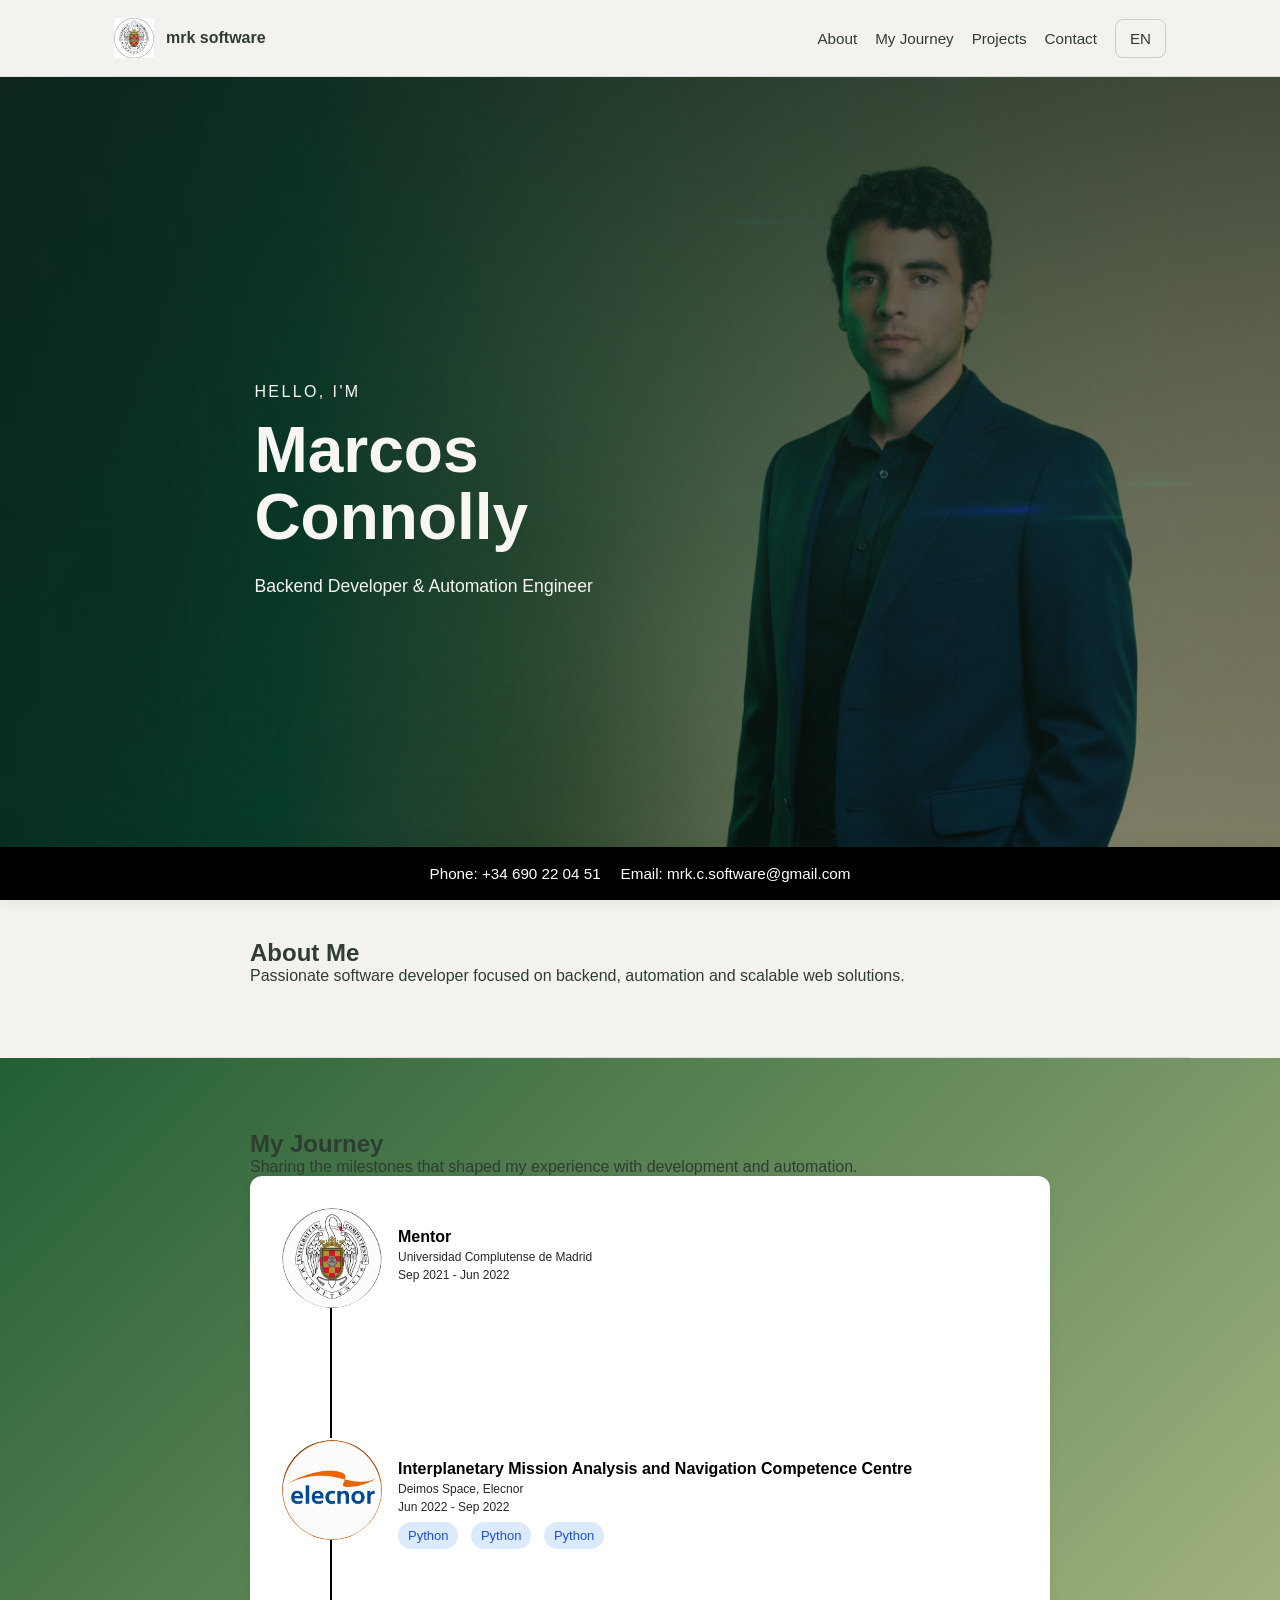
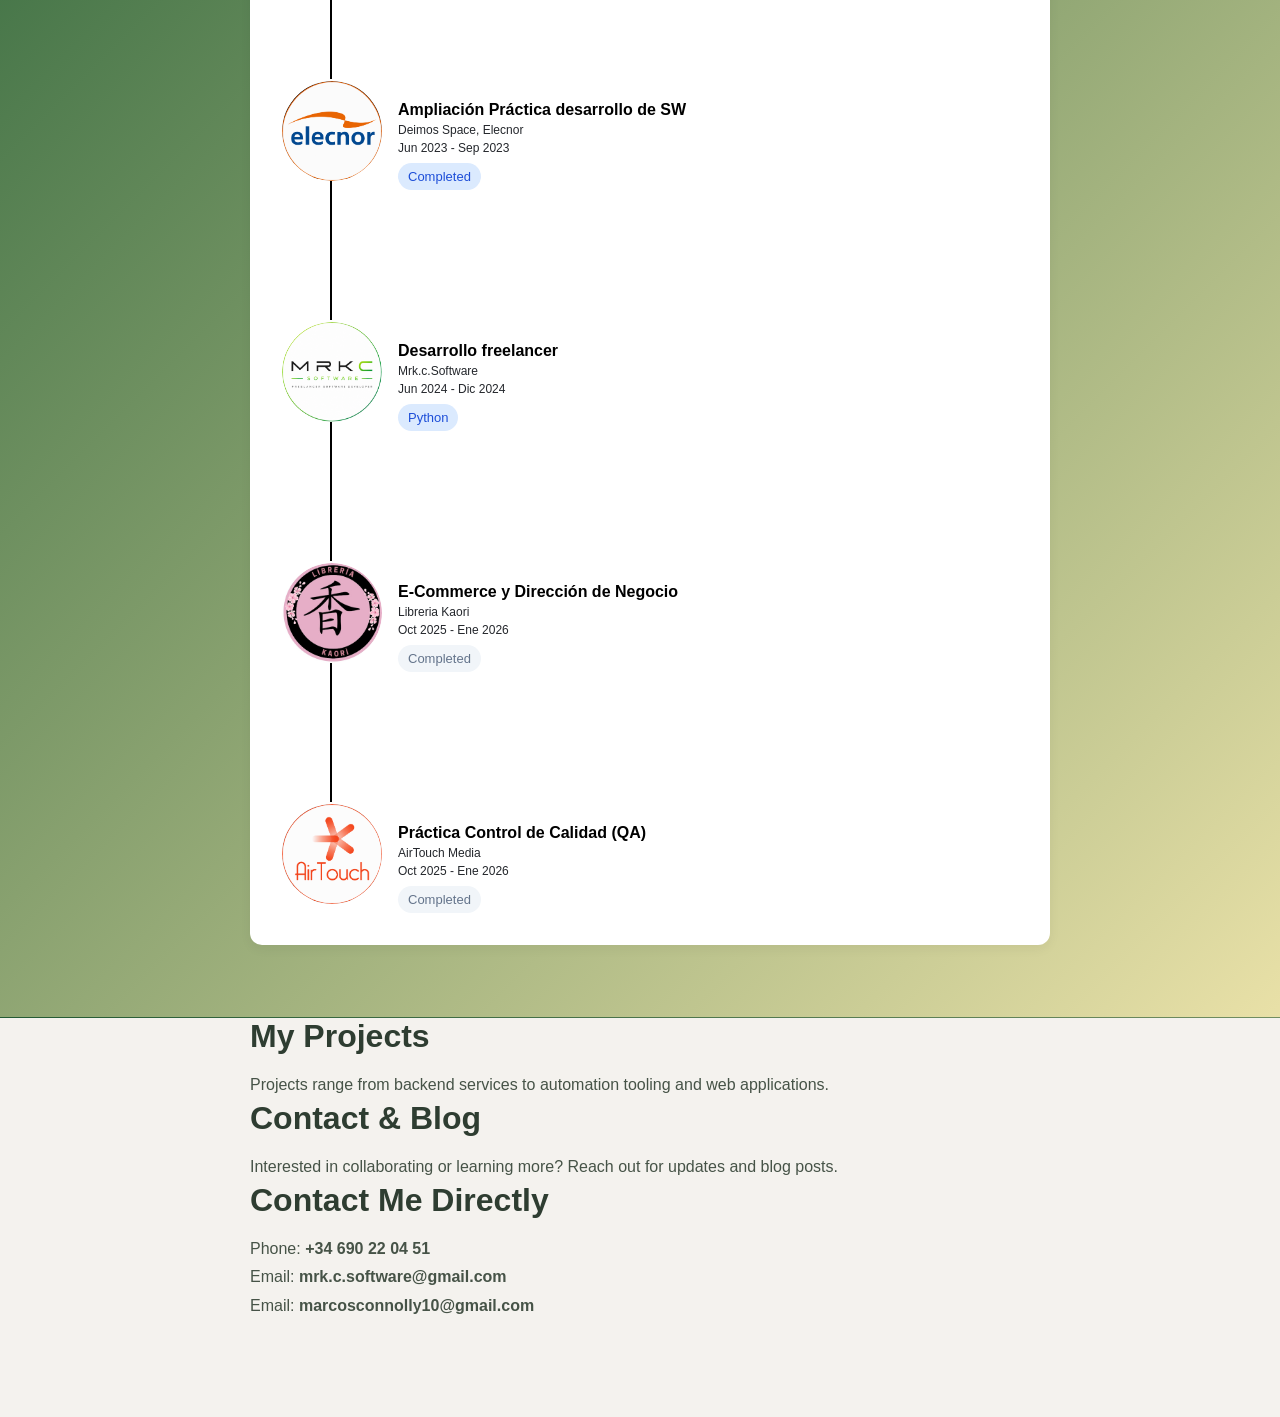
==== index.html @ e43c2526 "021.2 - Timeline New design" ====
<!DOCTYPE html>
<html lang="en">
<head>
  <meta charset="UTF-8" />
  <meta name="viewport" content="width=device-width, initial-scale=1.0" />
  <title>Marcos Connolly</title>
  <link rel="stylesheet" href="css/styles.css" />
</head>
<body>
  <!-- Page header: logo on the left, section menu on the right -->
  <header class="site-header">
    <div class="header-inner">
      <a href="#hero" class="brand">
        <img src="assets/img/icon/UCMIcon.png" alt="Logo" class="logo" />
        <span>mrk software</span>
      </a>
      <nav class="site-nav">
        <a href="#about">About</a>
        <a href="#timeline">My Journey</a>
        <a href="#projects">Projects</a>
        <a href="#contact">Contact</a>
        <button type="button" class="lang-button">EN</button>
      </nav>
    </div>
  </header>

  <main>
    <!-- Main hero screen with background image and name/title on the left -->
    <section id="hero" class="hero">
      <div class="hero-content">
        <p class="hero-intro">Hello, I'm</p>
        <h1>Marcos Connolly</h1>
        <p class="hero-role">Backend Developer & Automation Engineer</p>
      </div>
    </section>

    <!-- About section: concise personal summary -->
    <section id="about" class="section-block-white">
      <div class="section-inner">
        <h2>About Me</h2>
        <p>Passionate software developer focused on backend, automation and scalable web solutions.</p>
      </div>
    </section>

    <!-- Journey section: overview of experience and milestones -->
    <section id="timeline" class="section-block-green">
      <div class="section-inner">
        <h2>My Journey</h2>
        <p>Sharing the milestones that shaped my experience with development and automation.</p>

        <!-- From Uiverse.io by PriyanshuGupta28 --> 
         <!-- Timeline stepper component outer box -->
        <div class="timeline-stepper-box">
          <!-- Timeline stepper component with steps and controls -->
          <div class="timeline-stepper-step timeline-stepper-completed">

            <!-- Timeline stepper circle with checkmark icon -->
            <div class="timeline-stepper-circle has-logo"><img src="assets/img/icon/UCMIcon.png" alt="Logo" class="timeline-logo" /></div>
            <div class="timeline-stepper-line"></div>
            <div class="timeline-stepper-content">
              <div class="timeline-stepper-title">Mentor</div>
              <div class="timeline-stepper-time">Universidad Complutense de Madrid</div>
              <div class="timeline-stepper-time">Sep 2021 - Jun 2022</div>
            </div>
          </div>

          <!-- Timeline stepper step: Active -->
          <div class="timeline-stepper-step timeline-stepper-active">
            <div class="timeline-stepper-circle has-logo"><img src="assets/img/icon/ElecnorIcon.png" alt="Logo" class="timeline-logo" /></div>
            <div class="timeline-stepper-line"></div>
            <div class="timeline-stepper-content">
              <div class="timeline-stepper-title">Interplanetary Mission Analysis and Navigation Competence Centre</div>
              <div class="timeline-stepper-time">Deimos Space, Elecnor</div>
              <div class="timeline-stepper-time">Jun 2022 - Sep 2022</div>
              <div class="timeline-stepper-status">Python</div>
              <div class="timeline-stepper-status">Python</div>
              <div class="timeline-stepper-status">Python</div>
            </div>
          </div>


          <!-- Timeline stepper step: Active -->
          <div class="timeline-stepper-step timeline-stepper-active">
            <div class="timeline-stepper-circle has-logo"><img src="assets/img/icon/ElecnorIcon.png" alt="Logo" class="timeline-logo" /></div>
            <div class="timeline-stepper-line"></div>
            <div class="timeline-stepper-content">
              <div class="timeline-stepper-title">Ampliación Práctica desarrollo de SW</div>
              <div class="timeline-stepper-time">Deimos Space, Elecnor</div>
              <div class="timeline-stepper-time">Jun 2023 - Sep 2023</div>
              <div class="timeline-stepper-status">Completed</div>
            </div>
          </div>

                    <!-- Timeline stepper step: Active -->
          <div class="timeline-stepper-step timeline-stepper-active">
            <div class="timeline-stepper-circle has-logo"><img src="assets/img/icon/MRKCSCircularLogoWhite.png" alt="Logo" class="timeline-logo" /></div>
            <div class="timeline-stepper-line"></div>
            <div class="timeline-stepper-content">
              <div class="timeline-stepper-title">Desarrollo freelancer</div>
              <div class="timeline-stepper-time">Mrk.c.Software</div>
              <div class="timeline-stepper-time">Jun 2024 - Dic 2024</div>
              <div class="timeline-stepper-status">Python</div>
            </div>
          </div>

              
          <!-- Timeline stepper step: Pending --> 
          <div class="timeline-stepper-step timeline-stepper-pending">
            <div class="timeline-stepper-circle has-logo"><img src="assets/img/icon/LibreriaKaori.jpg" alt="Logo" class="timeline-logo" /></div>
            <div class="timeline-stepper-line"></div>
            <div class="timeline-stepper-content">
              <div class="timeline-stepper-title">E-Commerce y Dirección de Negocio</div>
              <div class="timeline-stepper-time">Libreria Kaori</div>
              <div class="timeline-stepper-time">Oct 2025 - Ene 2026</div>
              <div class="timeline-stepper-status">Completed</div>
            </div>
          </div>


          <!-- Timeline stepper step: Pending --> 
          <div class="timeline-stepper-step timeline-stepper-pending">
            <div class="timeline-stepper-circle has-logo"><img src="assets/img/icon/AirTouchMedia.png" alt="Logo" class="timeline-logo" /></div>
            <div class="timeline-stepper-line"></div>
            <div class="timeline-stepper-content">
              <div class="timeline-stepper-title">Práctica Control de Calidad (QA)</div>
              <div class="timeline-stepper-time">AirTouch Media</div>
              <div class="timeline-stepper-time">Oct 2025 - Ene 2026</div>
              <div class="timeline-stepper-status">Completed</div>
            </div>
          </div>






        </div>

      </div>
    </section>

    <!-- Projects section: short portfolio introduction -->
    <section id="projects" class="section-block">
      <div class="section-inner">
        <h2>My Projects</h2>
        <p>Projects range from backend services to automation tooling and web applications.</p>
      </div>
    </section>

    <!-- Contact section: call to action for communication and blog updates -->
    <section id="contact" class="section-block">
      <div class="section-inner">
        <h2>Contact & Blog</h2>
        <p>Interested in collaborating or learning more? Reach out for updates and blog posts.</p>
      </div>
    </section>

    <!-- Direct contact section with phone and email details -->
    <section id="direct-contact" class="section-block">
      <div class="section-inner">
        <h2>Contact Me Directly</h2>
        <p>Phone: <strong>+34 690 22 04 51</strong></p>
        <p>Email: <strong>mrk.c.software@gmail.com</strong></p>
        <p>Email: <strong>marcosconnolly10@gmail.com</strong></p>
      </div>
    </section>
  </main>

  <!-- Footer with direct contact details -->
  <footer class="site-footer">
    <div class="footer-inner">
      <span>Phone: +34 690 22 04 51</span>
      <span>Email: mrk.c.software@gmail.com</span>
    </div>
  </footer>

  <script src="js/scripts.js"></script>
</body>
</html>
---- css/styles.css ----
/* Reset defaults for consistent cross-browser rendering */
* {
  margin: 0;
  padding: 0;
  box-sizing: border-box;
}

/* Page background and typography */
body {
  background: #f4f2ee;
  color: #2e3d31;
  font-family: Arial, Helvetica, sans-serif;
}

a {
  color: inherit;
  text-decoration: none;
}

/* Header with logo and navigation */
.site-header {
  position: sticky;
  top: 0;
  width: 100%;
  background: rgba(244, 242, 238, 0.96);
  backdrop-filter: blur(10px);
  border-bottom: 1px solid rgba(46, 61, 49, 0.12);
  z-index: 10;
}

.header-inner {
  max-width: 1100px;
  margin: 0 auto;
  padding: 18px 24px;
  display: flex;
  align-items: center;
  justify-content: space-between;
  gap: 24px;
}

.brand {
  display: inline-flex;
  align-items: center;
  gap: 12px;
  font-weight: bold;
}

.logo {
  width: 40px;
  height: 40px;
  object-fit: contain;
}

.site-nav {
  display: flex;
  gap: 18px;
  flex-wrap: wrap;
  align-items: center;
}

.site-nav a,
.site-nav .lang-button {
  font-size: 0.95rem;
  color: #2e3d31;
  transition: color 0.2s ease, background-color 0.2s ease, border-color 0.2s ease;
}

.site-nav a:hover {
  color: #5d8f6a;
}

.lang-button {
  border: 1px solid rgba(46, 61, 49, 0.2);
  background: transparent;
  padding: 10px 14px;
  border-radius: 8px;
  cursor: pointer;
}

.lang-button:hover {
  background: rgba(93, 143, 106, 0.08);
  border-color: rgba(93, 143, 106, 0.3);
}

main {
  max-width: 1100px;
  margin: 0 auto;
}

/* Full hero section with image background */
.hero {
  position: relative;
  width: 100vw;
  left: 50%;
  right: 50%;
  margin-left: -50vw;
  margin-right: -50vw;
  min-height: calc(100vh - 110px);
  display: flex;
  align-items: center;
  padding: 100px 24px 60px;
  background-image: url('../assets/img/icon/MarkImage.jpg');
  background-size: cover;
  background-position: center;
  background-repeat: no-repeat;
  color: #f7f6f2;
}

.hero::before {
  content: "";
  position: absolute;
  inset: 0;
  background: linear-gradient(180deg, rgba(16, 33, 26, 0.75), rgba(16, 33, 26, 0.35));
  z-index: 1;
}

.hero-content {
  position: relative;
  z-index: 2;
  max-width: 420px;
  width: min(420px, 36vw);
  margin-left: clamp(60px, 18vw, 1400px);
}

.hero-intro {
  font-size: 1rem;
  letter-spacing: 0.15em;
  text-transform: uppercase;
  margin-bottom: 16px;
}

.hero h1 {
  font-size: clamp(2.75rem, 5vw, 4.5rem);
  margin-bottom: 20px;
  line-height: 1.05;
}

.hero-role {
  font-size: 1.1rem;
  max-width: 420px;
  line-height: 1.65;
}

.section-block-white {
  padding: 72px 24px;
  border-bottom: 1px solid rgba(46, 61, 49, 0.12);
}
.section-block-green {
  position: relative;
  left: 50%;
  right: 50%;
  width: 100vw;
  margin-left: -50vw;
  margin-right: -50vw;
  padding: 72px 24px;
  border-bottom: 1px solid rgba(46, 61, 49, 0.12);
  background: linear-gradient(135deg, rgba(17, 82, 36, 0.92) 0%, rgba(232, 223, 161, 0.92) 100%);
}

.section-inner {
  max-width: 780px;
  margin: 0 auto;
}

.section-block h2 {
  font-size: 2rem;
  margin-bottom: 16px;
}

.section-block p {
  max-width: 43rem;
  color: #465347;
  line-height: 1.8;
}

.site-footer {
  position: fixed;
  left: 0;
  right: 0;
  bottom: 0;
  z-index: 20;
  background-color: #000000;
  opacity: 1;
  padding: 18px 24px;
  box-shadow: 0 -2px 16px rgba(46, 61, 49, 0.12);
}

.footer-inner {
  max-width: 1100px;
  margin: 0 auto;
  display: flex;
  gap: 20px;
  justify-content: center;
  flex-wrap: wrap;
  color: #ffffff;
  font-size: 0.95rem;
}

/* Ensure page content does not hide behind fixed footer */
body {
  padding-bottom: 96px;
}

@media (max-width: 800px) {
  .header-inner {
    flex-direction: column;
    align-items: flex-start;
  }

  .hero {
    padding-top: 140px;
    min-height: 60vh;
  }
}

@media (max-width: 560px) {
  .site-nav {
    width: 100%;
    justify-content: flex-start;
    gap: 12px;
  }

  .hero h1 {
    font-size: 2.5rem;
  }
}

/* From Uiverse.io by PriyanshuGupta28 */ 
.timeline-stepper-box {
  background-color: white;
  border-radius: 12px;
  padding: 32px;
  width: 800px;
  box-shadow: 0 4px 12px rgba(0, 0, 0, 0.05);
}

.timeline-stepper-step {
  display: flex;
  /* Content of the timeline stepper size */
  margin-bottom: 132px;
  position: relative;
}

.timeline-stepper-step:last-child {
  margin-bottom: 0;
}

.timeline-stepper-line {
  position: absolute;
  left: 48px;
  top: 40px;
  /* Size of Line to bottom */
  bottom: -130px;
  width: 2px;
  background-color: #000000;
  z-index: 0;
}

.timeline-stepper-step:last-child .timeline-stepper-line {
  display: none;
}

.timeline-stepper-circle {
  width: 100px;
  height: 100px;
  border-radius: 50%;
  display: flex;
  align-items: center;
  justify-content: center;
  margin-right: 16px;
  z-index: 2;
  border: none;
  background: white;  
  box-shadow: none;
  position: relative;
  overflow: hidden;
}

.timeline-stepper-circle img {
  position: absolute;
  left: 50%;
  top: 50%;
  width: 100%;
  height: 100%;
  transform: translate(-50%, -50%);
  object-fit: cover;
  border-radius: 50%;
  z-index: 0; /* behind the circle content */
  pointer-events: none;
  opacity: 1; /* make logo fully visible when used as the circle */
}

.timeline-stepper-circle svg,
.timeline-stepper-circle i {
  position: relative;
  z-index: 2; /* keep icons on top of the background logo */
}

.timeline-stepper-content {
  padding-top: 20px;
  flex: 1;
}

.timeline-stepper-title {
  font-weight: 600;
  margin-bottom: 4px;
}

.timeline-stepper-title {
  color: #000000;
}

.timeline-stepper-status {
  display: inline-flex;
  align-items: center;
  gap: 6px;
  font-size: 13px;
  padding: 6px 10px;
  border-radius: 999px;
  margin-top: 8px;
  margin-right: 8px;
  white-space: nowrap;
}

.timeline-stepper-status--soft {
  background-color: #dcfce7;
  color: #166534;
}

.timeline-stepper-status--hard {
  background-color: #fef3c7;
  color: #92400e;
}

.timeline-stepper-status--lang {
  background-color: #dbeafe;
  color: #1d4ed8;
}

.timeline-stepper-completed .timeline-stepper-status {
  background-color: #dcfce7;
  color: #166534;
}

.timeline-stepper-active .timeline-stepper-status {
  background-color: #dbeafe;
  color: #1d4ed8;
}

.timeline-stepper-pending .timeline-stepper-status {
  background-color: #f1f5f9;
  color: #64748b;
}

.timeline-stepper-time {
  font-size: 12px;
  color: #24272c;
  margin-top: 4px;
}

.timeline-stepper-controls {
  display: flex;
  justify-content: space-between;
  margin-top: 32px;
}

.timeline-stepper-button {
  padding: 8px 16px;
  border-radius: 6px;
  border: 1px solid #e2e8f0;
  background-color: white;
  cursor: pointer;
  display: flex;
  align-items: center;
  gap: 6px;
}

.timeline-stepper-button-primary {
  background-color: #0f172a;
  color: white;
  border-color: #0f172a;
}
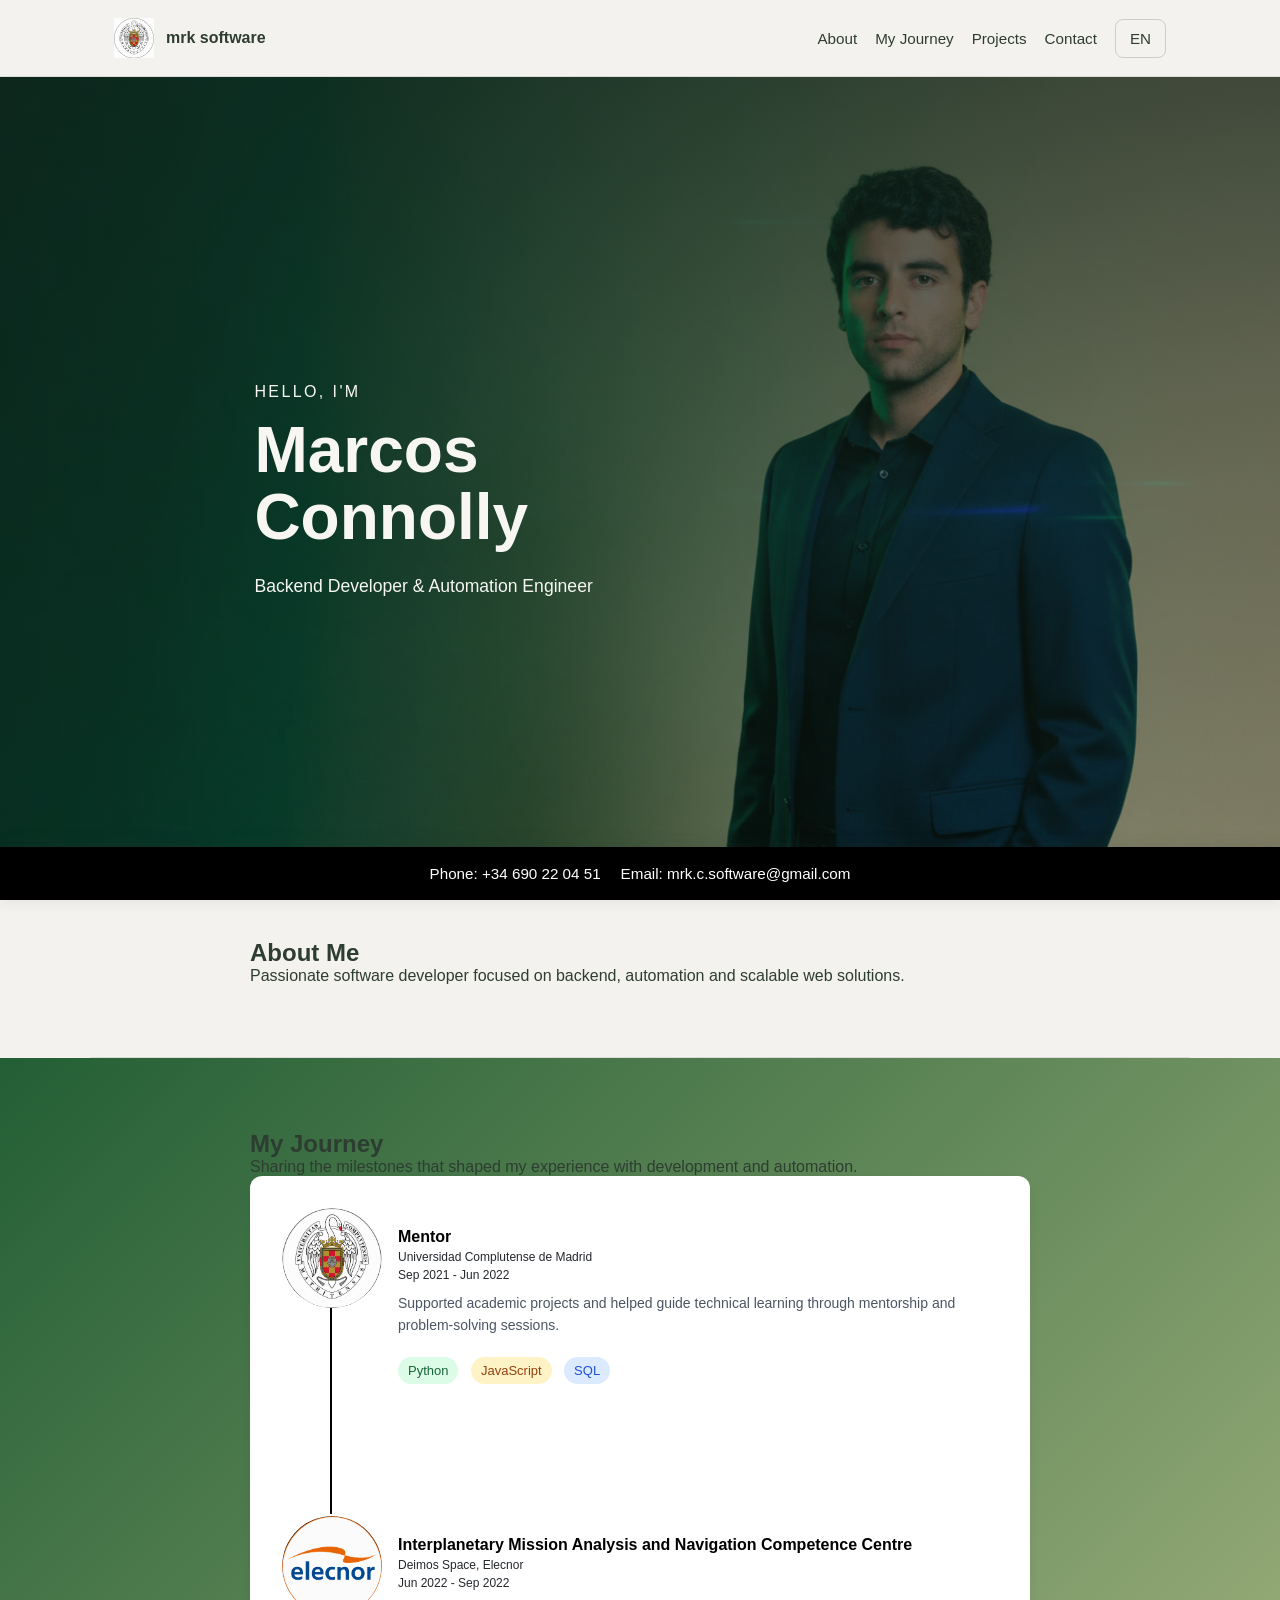
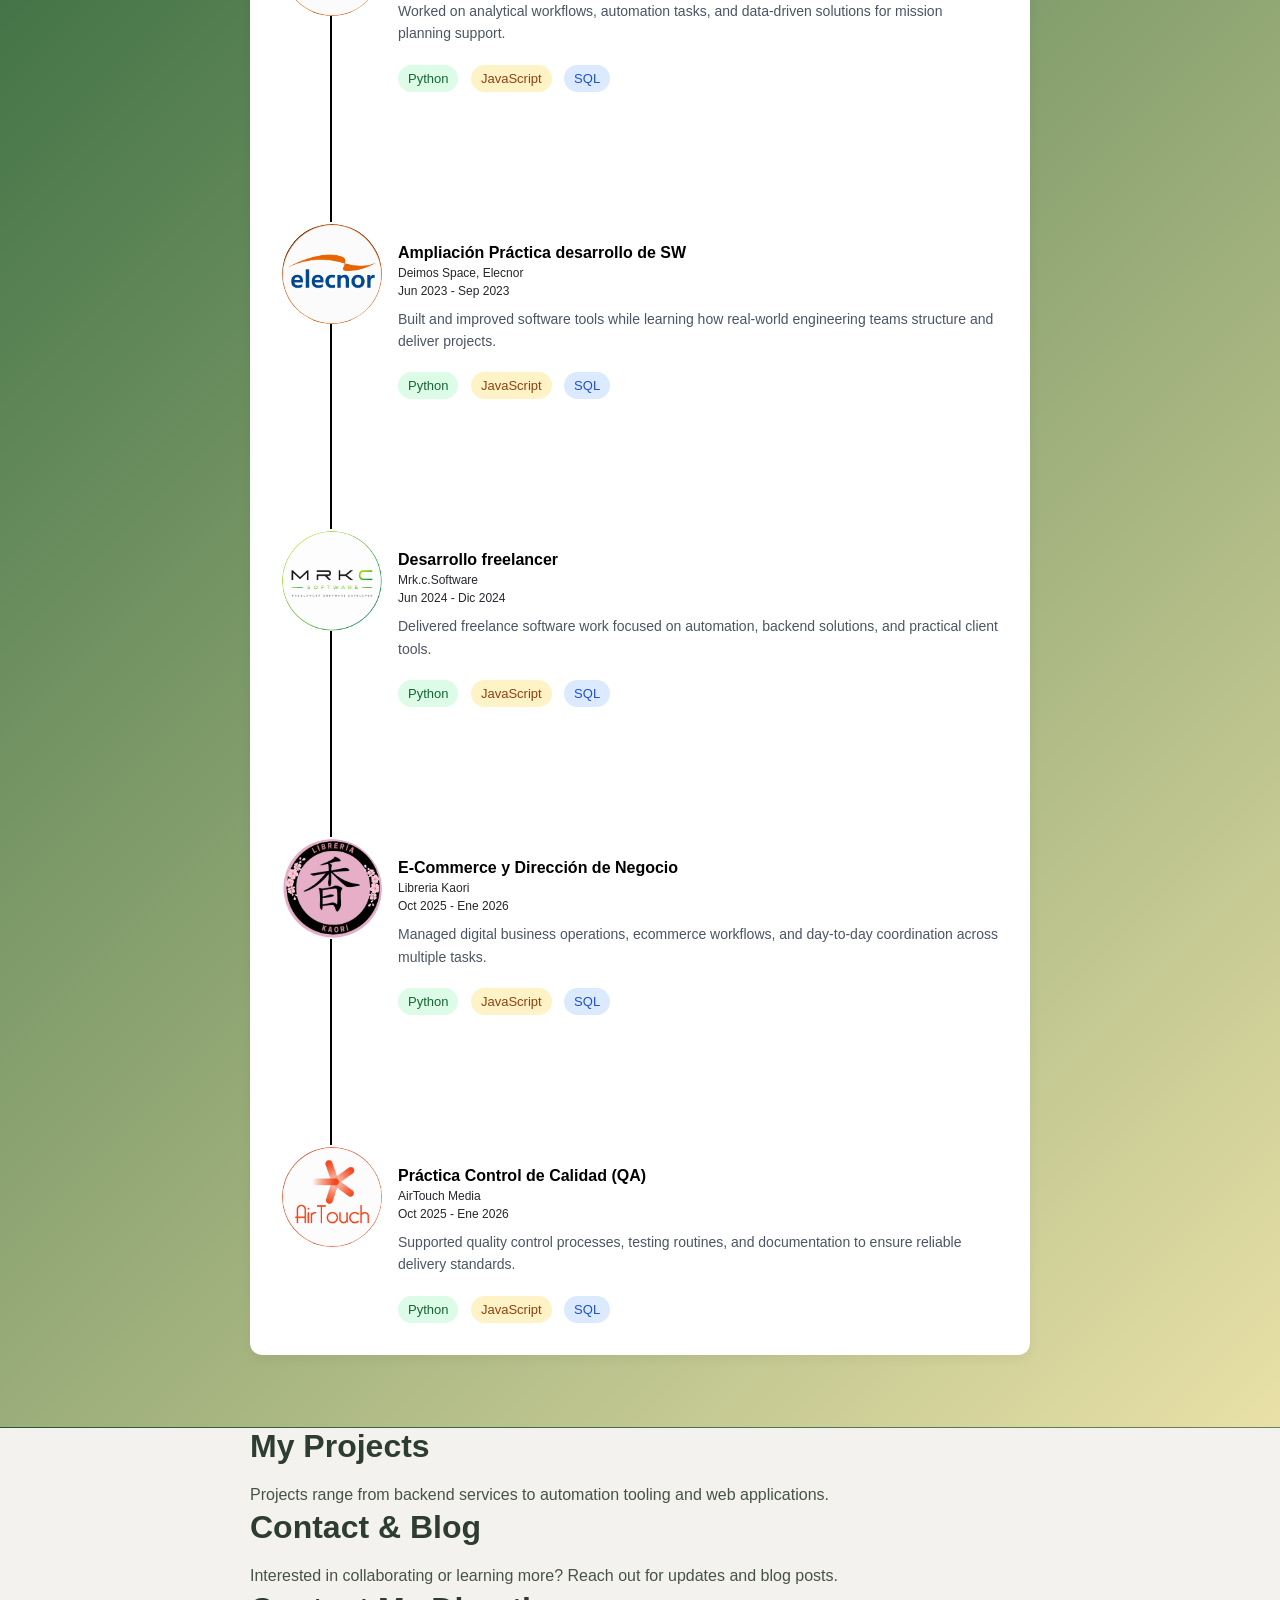
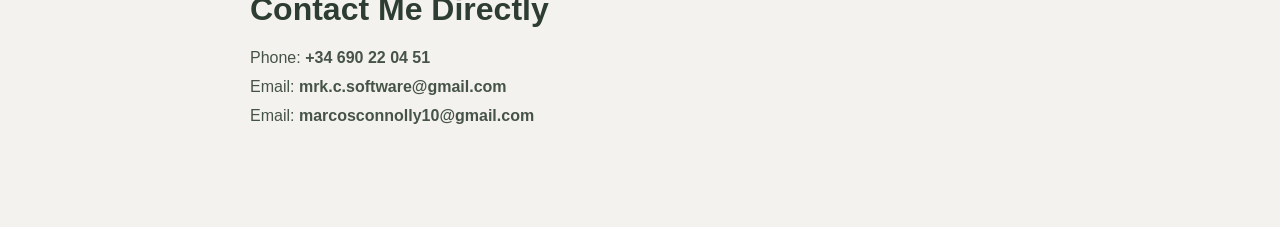
==== commit 9853ed38: "021.3 - Tag fix" ====
--- a/index.html
+++ b/index.html
@@ -61,6 +61,10 @@
               <div class="timeline-stepper-title">Mentor</div>
               <div class="timeline-stepper-time">Universidad Complutense de Madrid</div>
               <div class="timeline-stepper-time">Sep 2021 - Jun 2022</div>
+              <p class="timeline-stepper-description">Supported academic projects and helped guide technical learning through mentorship and problem-solving sessions.</p>
+              <div class="timeline-steppergreen-tag">Python</div>
+              <div class="timeline-stepperyellow-tag">JavaScript</div>
+              <div class="timeline-stepperblue-tag">SQL</div>
             </div>
           </div>
 
@@ -72,9 +76,10 @@
               <div class="timeline-stepper-title">Interplanetary Mission Analysis and Navigation Competence Centre</div>
               <div class="timeline-stepper-time">Deimos Space, Elecnor</div>
               <div class="timeline-stepper-time">Jun 2022 - Sep 2022</div>
-              <div class="timeline-stepper-status">Python</div>
-              <div class="timeline-stepper-status">Python</div>
-              <div class="timeline-stepper-status">Python</div>
+              <p class="timeline-stepper-description">Worked on analytical workflows, automation tasks, and data-driven solutions for mission planning support.</p>
+              <div class="timeline-steppergreen-tag">Python</div>
+              <div class="timeline-stepperyellow-tag">JavaScript</div>
+              <div class="timeline-stepperblue-tag">SQL</div>
             </div>
           </div>
 
@@ -87,7 +92,10 @@
               <div class="timeline-stepper-title">Ampliación Práctica desarrollo de SW</div>
               <div class="timeline-stepper-time">Deimos Space, Elecnor</div>
               <div class="timeline-stepper-time">Jun 2023 - Sep 2023</div>
-              <div class="timeline-stepper-status">Completed</div>
+              <p class="timeline-stepper-description">Built and improved software tools while learning how real-world engineering teams structure and deliver projects.</p>
+              <div class="timeline-steppergreen-tag">Python</div>
+              <div class="timeline-stepperyellow-tag">JavaScript</div>
+              <div class="timeline-stepperblue-tag">SQL</div>
             </div>
           </div>
 
@@ -99,7 +107,10 @@
               <div class="timeline-stepper-title">Desarrollo freelancer</div>
               <div class="timeline-stepper-time">Mrk.c.Software</div>
               <div class="timeline-stepper-time">Jun 2024 - Dic 2024</div>
-              <div class="timeline-stepper-status">Python</div>
+              <p class="timeline-stepper-description">Delivered freelance software work focused on automation, backend solutions, and practical client tools.</p>
+              <div class="timeline-steppergreen-tag">Python</div>
+              <div class="timeline-stepperyellow-tag">JavaScript</div>
+              <div class="timeline-stepperblue-tag">SQL</div>
             </div>
           </div>
 
@@ -112,7 +123,10 @@
               <div class="timeline-stepper-title">E-Commerce y Dirección de Negocio</div>
               <div class="timeline-stepper-time">Libreria Kaori</div>
               <div class="timeline-stepper-time">Oct 2025 - Ene 2026</div>
-              <div class="timeline-stepper-status">Completed</div>
+              <p class="timeline-stepper-description">Managed digital business operations, ecommerce workflows, and day-to-day coordination across multiple tasks.</p>
+              <div class="timeline-steppergreen-tag">Python</div>
+              <div class="timeline-stepperyellow-tag">JavaScript</div>
+              <div class="timeline-stepperblue-tag">SQL</div>
             </div>
           </div>
 
@@ -125,7 +139,10 @@
               <div class="timeline-stepper-title">Práctica Control de Calidad (QA)</div>
               <div class="timeline-stepper-time">AirTouch Media</div>
               <div class="timeline-stepper-time">Oct 2025 - Ene 2026</div>
-              <div class="timeline-stepper-status">Completed</div>
+              <p class="timeline-stepper-description">Supported quality control processes, testing routines, and documentation to ensure reliable delivery standards.</p>
+              <div class="timeline-steppergreen-tag">Python</div>
+              <div class="timeline-stepperyellow-tag">JavaScript</div>
+              <div class="timeline-stepperblue-tag">SQL</div>
             </div>
           </div>
 
--- a/css/styles.css
+++ b/css/styles.css
@@ -230,7 +230,8 @@
   background-color: white;
   border-radius: 12px;
   padding: 32px;
-  width: 800px;
+  width: 100%;
+  max-width: 800px;
   box-shadow: 0 4px 12px rgba(0, 0, 0, 0.05);
 }
 
@@ -304,13 +305,19 @@
 .timeline-stepper-title {
   font-weight: 600;
   margin-bottom: 4px;
-}
-
-.timeline-stepper-title {
   color: #000000;
 }
 
-.timeline-stepper-status {
+.timeline-stepper-description {
+  font-size: 14px;
+  line-height: 1.6;
+  color: #4b5563;
+  margin: 10px 0 12px;
+}
+
+.timeline-steppergreen-tag,
+.timeline-stepperyellow-tag,
+.timeline-stepperblue-tag {
   display: inline-flex;
   align-items: center;
   gap: 6px;
@@ -322,34 +329,19 @@
   white-space: nowrap;
 }
 
-.timeline-stepper-status--soft {
+.timeline-steppergreen-tag {
   background-color: #dcfce7;
   color: #166534;
 }
 
-.timeline-stepper-status--hard {
+.timeline-stepperyellow-tag {
   background-color: #fef3c7;
   color: #92400e;
 }
 
-.timeline-stepper-status--lang {
+.timeline-stepperblue-tag {
   background-color: #dbeafe;
   color: #1d4ed8;
-}
-
-.timeline-stepper-completed .timeline-stepper-status {
-  background-color: #dcfce7;
-  color: #166534;
-}
-
-.timeline-stepper-active .timeline-stepper-status {
-  background-color: #dbeafe;
-  color: #1d4ed8;
-}
-
-.timeline-stepper-pending .timeline-stepper-status {
-  background-color: #f1f5f9;
-  color: #64748b;
 }
 
 .timeline-stepper-time {
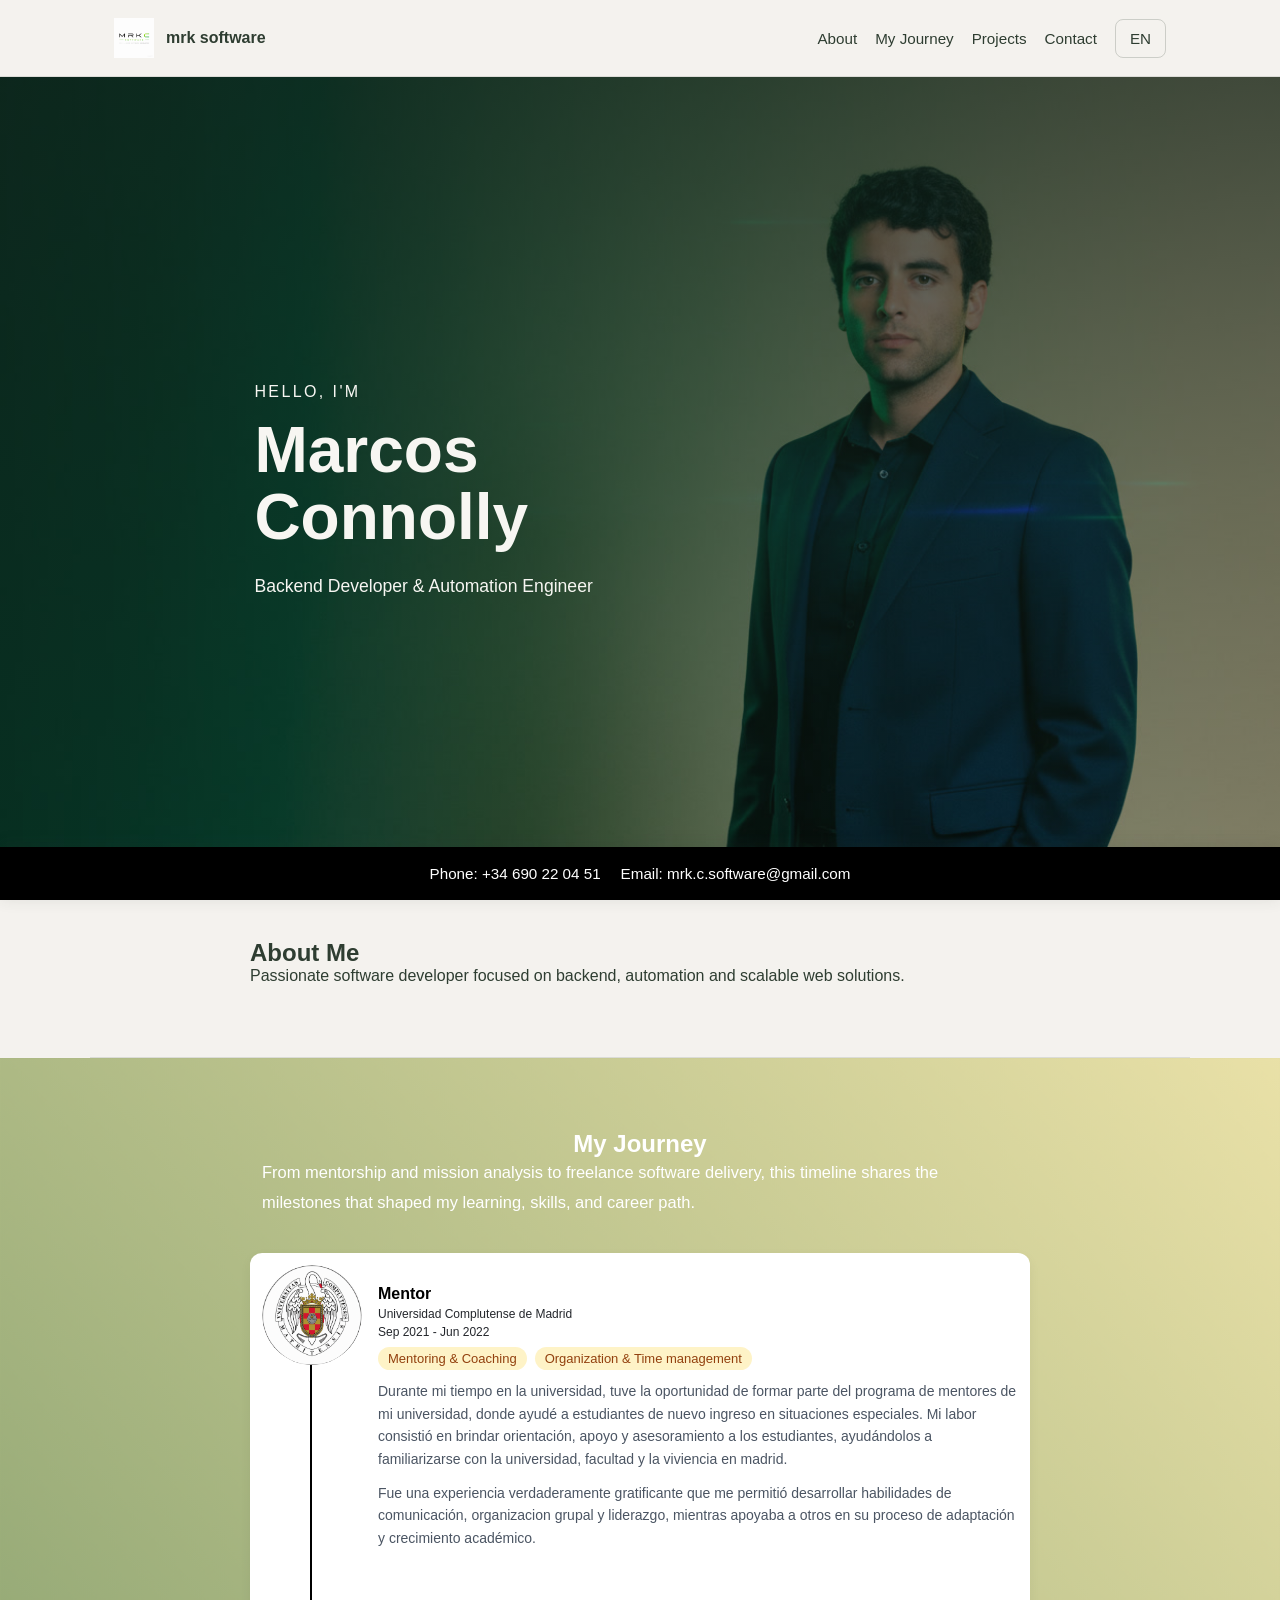
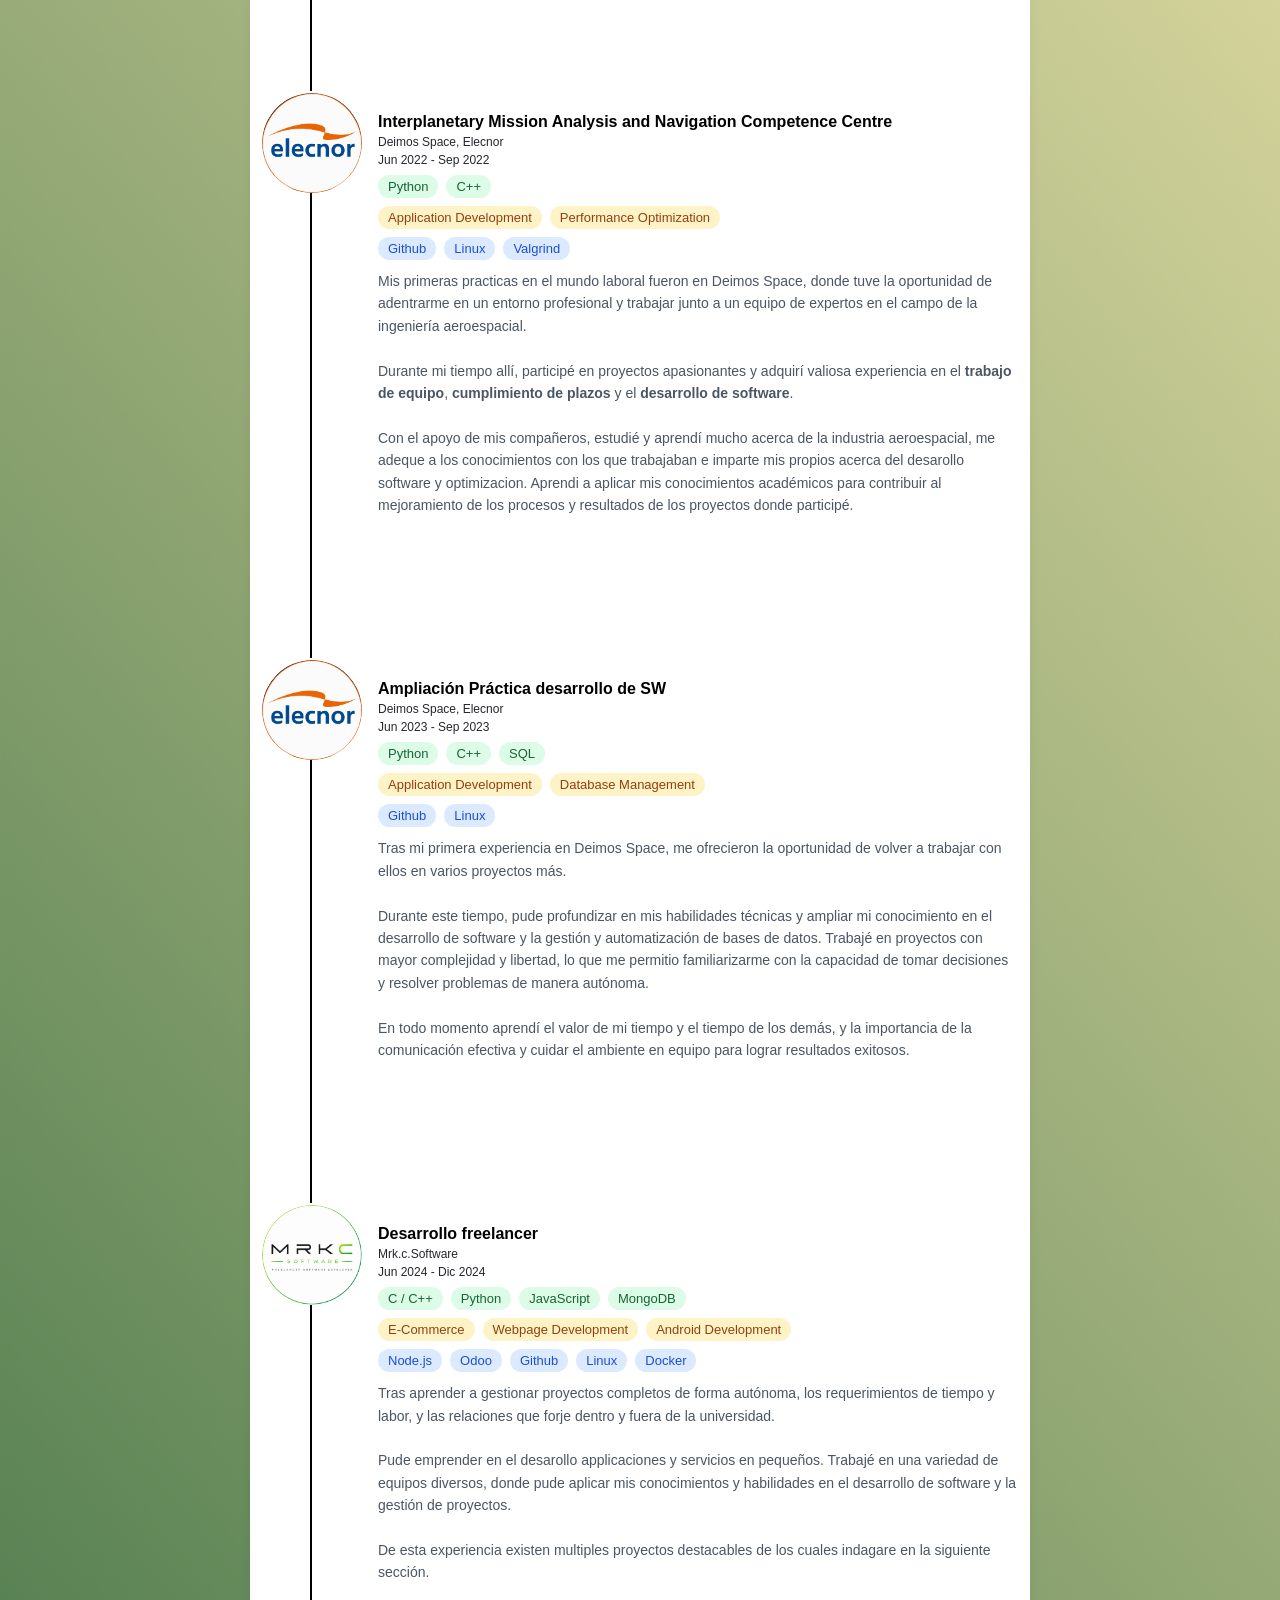
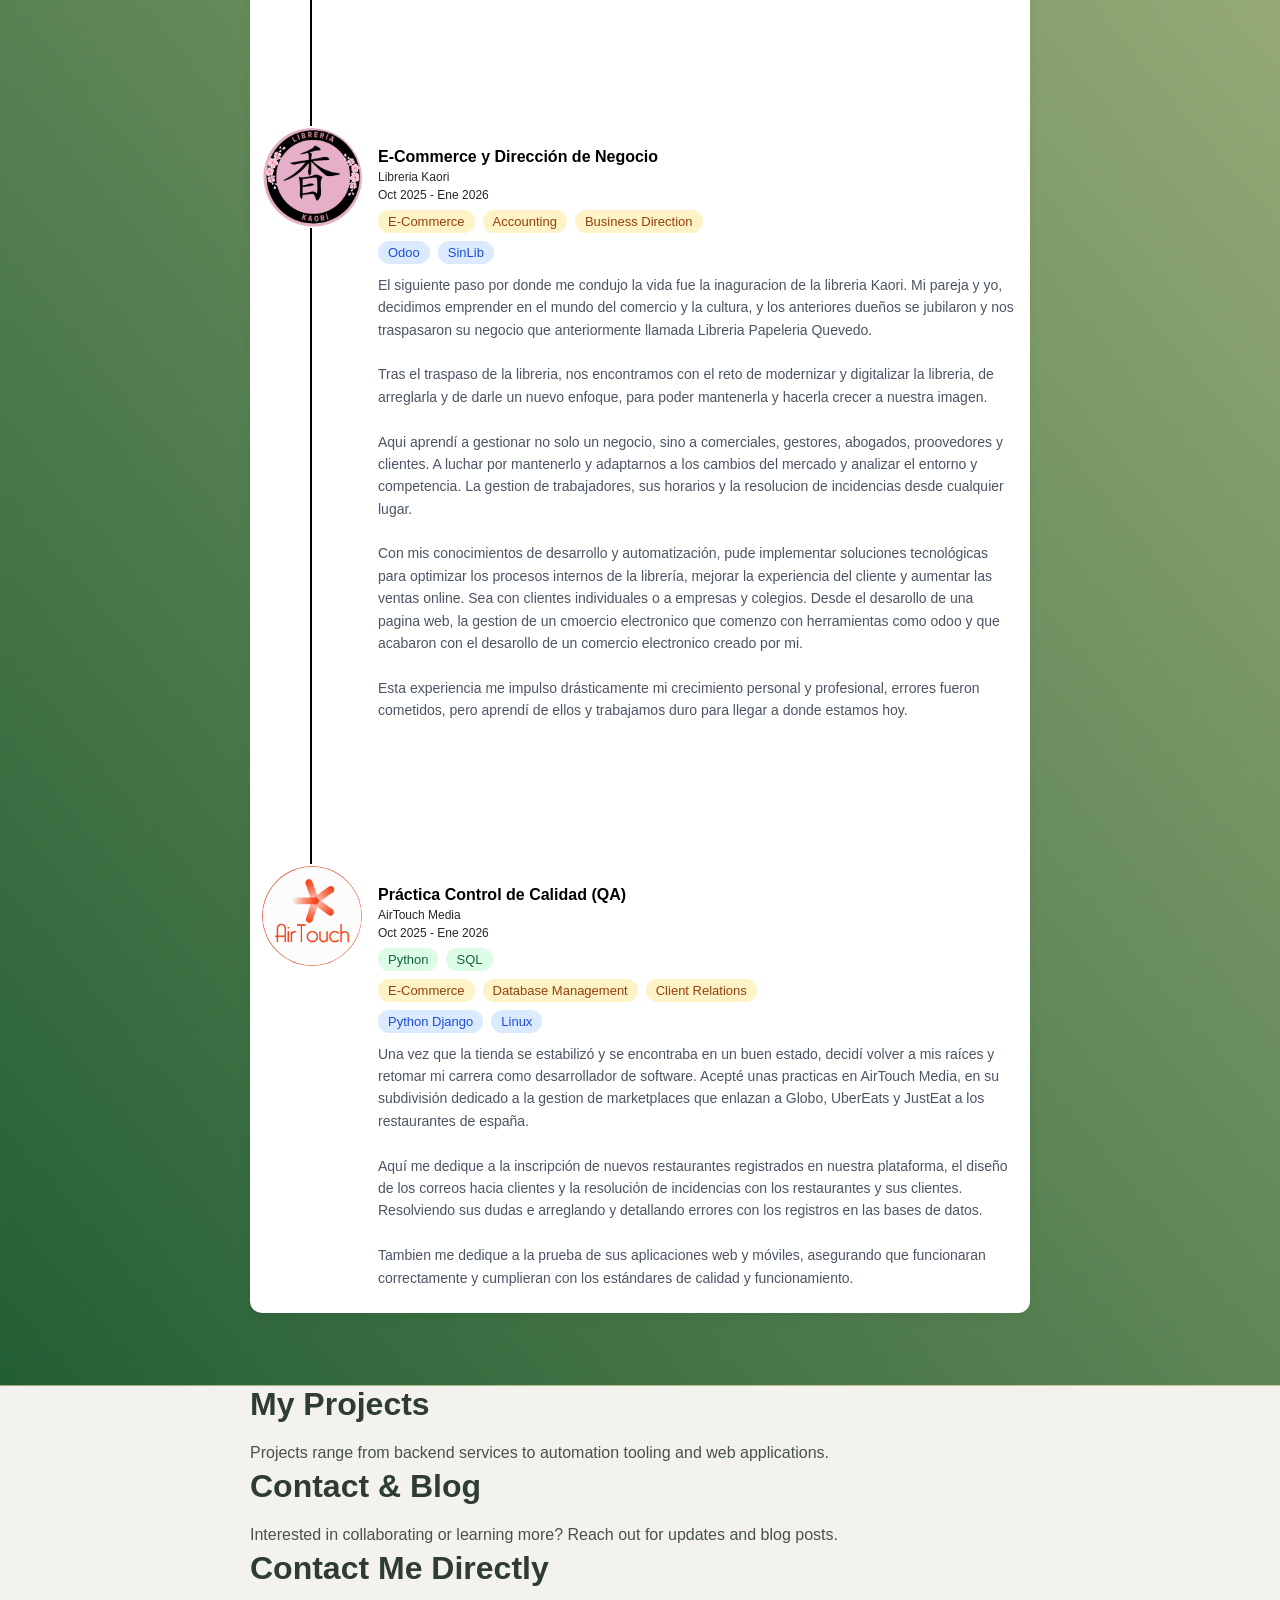
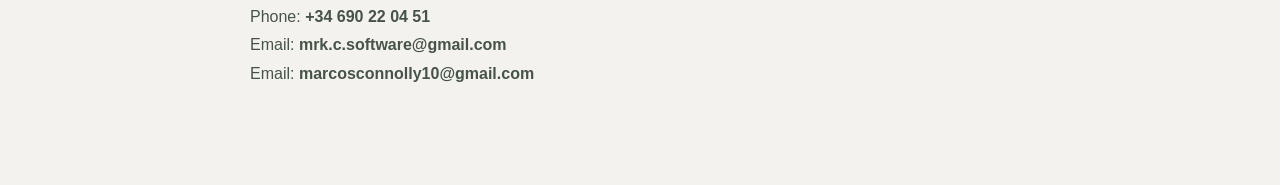
==== commit b8994cb1: "021.4 - Timelin information fill" ====
--- a/index.html
+++ b/index.html
@@ -11,7 +11,7 @@
   <header class="site-header">
     <div class="header-inner">
       <a href="#hero" class="brand">
-        <img src="assets/img/icon/UCMIcon.png" alt="Logo" class="logo" />
+        <img src="assets/img/icon/MRKCSSquareLogoWhite.png" alt="Logo" class="logo" />
         <span>mrk software</span>
       </a>
       <nav class="site-nav">
@@ -45,8 +45,10 @@
     <!-- Journey section: overview of experience and milestones -->
     <section id="timeline" class="section-block-green">
       <div class="section-inner">
-        <h2>My Journey</h2>
-        <p>Sharing the milestones that shaped my experience with development and automation.</p>
+        <div class="timeline-header">
+          <h2>My Journey</h2>
+          <p>From mentorship and mission analysis to freelance software delivery, this timeline shares the milestones that shaped my learning, skills, and career path.</p>
+        </div>
 
         <!-- From Uiverse.io by PriyanshuGupta28 --> 
          <!-- Timeline stepper component outer box -->
@@ -61,10 +63,21 @@
               <div class="timeline-stepper-title">Mentor</div>
               <div class="timeline-stepper-time">Universidad Complutense de Madrid</div>
               <div class="timeline-stepper-time">Sep 2021 - Jun 2022</div>
-              <p class="timeline-stepper-description">Supported academic projects and helped guide technical learning through mentorship and problem-solving sessions.</p>
-              <div class="timeline-steppergreen-tag">Python</div>
-              <div class="timeline-stepperyellow-tag">JavaScript</div>
-              <div class="timeline-stepperblue-tag">SQL</div>
+              <div class="timeline-tags-row">
+                <div class="timeline-stepperyellow-tag">Mentoring & Coaching</div>
+                <div class="timeline-stepperyellow-tag">Organization & Time management</div>
+              </div>
+              <p class="timeline-stepper-description">
+                Durante mi tiempo en la universidad, tuve la oportunidad de formar parte del 
+                programa de mentores de mi universidad, donde ayudé a estudiantes de nuevo ingreso en situaciones especiales. 
+                Mi labor consistió en brindar orientación, apoyo y asesoramiento a los estudiantes, 
+                ayudándolos a familiarizarse con la universidad, facultad y la viviencia en madrid.
+              </p>
+              <p class="timeline-stepper-description">
+                Fue una experiencia verdaderamente gratificante que me permitió desarrollar habilidades de comunicación,
+                organizacion grupal y liderazgo, mientras apoyaba a otros en su proceso de adaptación y crecimiento académico.
+              </p>
+
             </div>
           </div>
 
@@ -76,10 +89,31 @@
               <div class="timeline-stepper-title">Interplanetary Mission Analysis and Navigation Competence Centre</div>
               <div class="timeline-stepper-time">Deimos Space, Elecnor</div>
               <div class="timeline-stepper-time">Jun 2022 - Sep 2022</div>
-              <p class="timeline-stepper-description">Worked on analytical workflows, automation tasks, and data-driven solutions for mission planning support.</p>
-              <div class="timeline-steppergreen-tag">Python</div>
-              <div class="timeline-stepperyellow-tag">JavaScript</div>
-              <div class="timeline-stepperblue-tag">SQL</div>
+              <div class="timeline-tags-row">
+                <div class="timeline-steppergreen-tag">Python</div>
+                <div class="timeline-steppergreen-tag">C++</div>
+              </div>
+              <div class="timeline-tags-row">
+                <div class="timeline-stepperyellow-tag">Application Development</div>
+                <div class="timeline-stepperyellow-tag">Performance Optimization</div>
+              </div>
+              <div class="timeline-tags-row">
+                <div class="timeline-stepperblue-tag">Github</div>
+                <div class="timeline-stepperblue-tag">Linux</div>
+                <div class="timeline-stepperblue-tag">Valgrind</div>
+              </div>
+              <p class="timeline-stepper-description">
+                Mis primeras practicas en el mundo laboral fueron en Deimos Space, donde tuve la
+                 oportunidad de adentrarme en un entorno profesional y trabajar junto a un equipo
+                  de expertos en el campo de la ingeniería aeroespacial. <br><br>
+                Durante mi tiempo allí, participé en proyectos apasionantes y adquirí valiosa
+                 experiencia en el <b>trabajo de equipo</b>, <b>cumplimiento de plazos</b> y el <b>desarrollo de software</b>.<br><br>
+                Con el apoyo de mis compañeros, estudié y aprendí mucho acerca de la industria aeroespacial,
+                me adeque a los conocimientos con los que trabajaban e imparte mis propios acerca del desarollo software y optimizacion.
+                Aprendi a aplicar mis conocimientos académicos para contribuir
+                al mejoramiento de los procesos y resultados de los proyectos donde participé.
+              </p>
+
             </div>
           </div>
 
@@ -92,10 +126,32 @@
               <div class="timeline-stepper-title">Ampliación Práctica desarrollo de SW</div>
               <div class="timeline-stepper-time">Deimos Space, Elecnor</div>
               <div class="timeline-stepper-time">Jun 2023 - Sep 2023</div>
-              <p class="timeline-stepper-description">Built and improved software tools while learning how real-world engineering teams structure and deliver projects.</p>
-              <div class="timeline-steppergreen-tag">Python</div>
-              <div class="timeline-stepperyellow-tag">JavaScript</div>
-              <div class="timeline-stepperblue-tag">SQL</div>
+              <div class="timeline-tags-row">
+                <div class="timeline-steppergreen-tag">Python</div>
+                <div class="timeline-steppergreen-tag">C++</div>
+                <div class="timeline-steppergreen-tag">SQL</div>
+              </div>
+              <div class="timeline-tags-row">
+                <div class="timeline-stepperyellow-tag">Application Development</div>
+                <div class="timeline-stepperyellow-tag">Database Management</div>
+              </div>
+              <div class="timeline-tags-row">
+                <div class="timeline-stepperblue-tag">Github</div>
+                <div class="timeline-stepperblue-tag">Linux</div>
+              </div>
+              <p class="timeline-stepper-description">
+                Tras mi primera experiencia en Deimos Space, me ofrecieron la oportunidad
+                 de volver a trabajar con ellos en varios proyectos más.  <br><br>
+                  Durante este tiempo, pude profundizar en mis habilidades técnicas y 
+                  ampliar mi conocimiento en el desarrollo de software y la gestión y 
+                  automatización de bases de datos.
+                Trabajé en proyectos con mayor complejidad y libertad, lo que me permitio
+                 familiarizarme con la capacidad de tomar decisiones y resolver problemas
+                  de manera autónoma.<br><br>
+                En todo momento aprendí el valor de mi tiempo y el tiempo de los demás, y
+                 la importancia de la comunicación efectiva y cuidar el ambiente en equipo
+                  para lograr resultados exitosos.
+              </p>
             </div>
           </div>
 
@@ -107,10 +163,36 @@
               <div class="timeline-stepper-title">Desarrollo freelancer</div>
               <div class="timeline-stepper-time">Mrk.c.Software</div>
               <div class="timeline-stepper-time">Jun 2024 - Dic 2024</div>
-              <p class="timeline-stepper-description">Delivered freelance software work focused on automation, backend solutions, and practical client tools.</p>
-              <div class="timeline-steppergreen-tag">Python</div>
-              <div class="timeline-stepperyellow-tag">JavaScript</div>
-              <div class="timeline-stepperblue-tag">SQL</div>
+              <div class="timeline-tags-row">
+                <div class="timeline-steppergreen-tag">C / C++</div>
+                <div class="timeline-steppergreen-tag">Python</div>
+                <div class="timeline-steppergreen-tag">JavaScript</div>
+                <div class="timeline-steppergreen-tag">MongoDB</div>
+              </div>
+              <div class="timeline-tags-row">
+                <div class="timeline-stepperyellow-tag">E-Commerce</div>
+                <div class="timeline-stepperyellow-tag">Webpage Development</div>
+                <div class="timeline-stepperyellow-tag">Android Development</div>
+              </div>
+              <div class="timeline-tags-row">
+                <div class="timeline-stepperblue-tag">Node.js</div>
+                <div class="timeline-stepperblue-tag">Odoo</div>
+                <div class="timeline-stepperblue-tag">Github</div>
+                <div class="timeline-stepperblue-tag">Linux</div>
+                <div class="timeline-stepperblue-tag">Docker</div>
+              </div>
+              <p class="timeline-stepper-description">
+                Tras aprender a gestionar proyectos completos de forma autónoma, 
+                los requerimientos de tiempo y labor, y las relaciones que forje 
+                dentro y fuera de la universidad.<br><br>
+                Pude emprender en el desarollo applicaciones y servicios en pequeños. 
+                Trabajé en una variedad de equipos diversos, donde pude aplicar mis 
+                conocimientos y habilidades en el desarrollo de software y la gestión de proyectos. <br><br>
+                De esta experiencia existen multiples proyectos destacables de los 
+                cuales indagare en la siguiente sección.
+                
+
+              </p>
             </div>
           </div>
 
@@ -123,10 +205,36 @@
               <div class="timeline-stepper-title">E-Commerce y Dirección de Negocio</div>
               <div class="timeline-stepper-time">Libreria Kaori</div>
               <div class="timeline-stepper-time">Oct 2025 - Ene 2026</div>
-              <p class="timeline-stepper-description">Managed digital business operations, ecommerce workflows, and day-to-day coordination across multiple tasks.</p>
-              <div class="timeline-steppergreen-tag">Python</div>
-              <div class="timeline-stepperyellow-tag">JavaScript</div>
-              <div class="timeline-stepperblue-tag">SQL</div>
+              <div class="timeline-tags-row">
+                <div class="timeline-stepperyellow-tag">E-Commerce</div>
+                <div class="timeline-stepperyellow-tag">Accounting</div>
+                <div class="timeline-stepperyellow-tag">Business Direction</div>
+              </div>
+              <div class="timeline-tags-row">
+                <div class="timeline-stepperblue-tag">Odoo</div>
+                <div class="timeline-stepperblue-tag">SinLib</div>
+              </div>
+              <p class="timeline-stepper-description">
+                El siguiente paso por donde me condujo la vida fue la inaguracion de la libreria Kaori. 
+                Mi pareja y yo, decidimos emprender en el mundo del comercio y la cultura, y los anteriores
+                 dueños se jubilaron y nos traspasaron su negocio que anteriormente llamada Libreria Papeleria Quevedo. <br><br>   
+
+                Tras el traspaso de la libreria, nos encontramos con el reto de modernizar y digitalizar la libreria,
+                de arreglarla y de darle un nuevo enfoque, para poder mantenerla y hacerla crecer a nuestra imagen. <br><br>        
+                
+                Aqui aprendí a gestionar no solo un negocio, sino a comerciales, gestores, abogados, proovedores y clientes.
+                A luchar por mantenerlo y adaptarnos a los cambios del mercado y analizar el entorno y competencia. La gestion de 
+                trabajadores, sus horarios y la resolucion de incidencias desde cualquier lugar.<br><br>
+
+                Con mis conocimientos de desarrollo y automatización, pude implementar soluciones tecnológicas para optimizar 
+                los procesos internos de la librería, mejorar la experiencia del cliente y aumentar las ventas online. Sea con clientes individuales
+                o a empresas y colegios. Desde el desarollo de una pagina web, la gestion de un cmoercio electronico que comenzo con herramientas como
+                odoo y que acabaron con el desarollo de un comercio electronico creado por mi.<br><br>
+
+                Esta experiencia me impulso drásticamente mi crecimiento personal y profesional, errores fueron cometidos, pero aprendí de ellos y 
+                trabajamos duro para llegar a donde estamos hoy.
+
+              </p>
             </div>
           </div>
 
@@ -139,10 +247,34 @@
               <div class="timeline-stepper-title">Práctica Control de Calidad (QA)</div>
               <div class="timeline-stepper-time">AirTouch Media</div>
               <div class="timeline-stepper-time">Oct 2025 - Ene 2026</div>
-              <p class="timeline-stepper-description">Supported quality control processes, testing routines, and documentation to ensure reliable delivery standards.</p>
-              <div class="timeline-steppergreen-tag">Python</div>
-              <div class="timeline-stepperyellow-tag">JavaScript</div>
-              <div class="timeline-stepperblue-tag">SQL</div>
+              <div class="timeline-tags-row">
+                <div class="timeline-steppergreen-tag">Python</div>
+                <div class="timeline-steppergreen-tag">SQL</div>
+              </div>
+              <div class="timeline-tags-row">
+                <div class="timeline-stepperyellow-tag">E-Commerce</div>
+                <div class="timeline-stepperyellow-tag">Database Management</div>
+                <div class="timeline-stepperyellow-tag">Client Relations</div>
+              </div>
+              <div class="timeline-tags-row">
+                <div class="timeline-stepperblue-tag">Python Django</div>
+                <div class="timeline-stepperblue-tag">Linux</div>
+
+              </div>
+              <p class="timeline-stepper-description">
+                Una vez que la tienda se estabilizó y se encontraba en un buen estado, 
+                decidí volver a mis raíces y retomar mi carrera como desarrollador de software. Acepté unas practicas 
+                en AirTouch Media, en su subdivisión dedicado a la gestion de marketplaces que enlazan a Globo, UberEats y JustEat 
+                a los restaurantes de españa. <br><br>
+
+                Aquí me dedique a la inscripción de nuevos restaurantes registrados en nuestra plataforma, el diseño de los correos
+                hacia clientes y la resolución de incidencias con los restaurantes y sus clientes. Resolviendo sus dudas e arreglando y detallando
+                errores con los registros en las bases de datos. <br><br>
+
+                Tambien me dedique a la prueba de sus aplicaciones web y móviles, asegurando que funcionaran correctamente y
+                 cumplieran con los estándares de calidad y funcionamiento.
+                
+              </p>
             </div>
           </div>
 
--- a/css/styles.css
+++ b/css/styles.css
@@ -154,7 +154,7 @@
   margin-right: -50vw;
   padding: 72px 24px;
   border-bottom: 1px solid rgba(46, 61, 49, 0.12);
-  background: linear-gradient(135deg, rgba(17, 82, 36, 0.92) 0%, rgba(232, 223, 161, 0.92) 100%);
+  background: linear-gradient(50deg, rgba(17, 82, 36, 0.92) 0%, rgba(232, 223, 161, 0.92) 100%);
 }
 
 .section-inner {
@@ -171,6 +171,25 @@
   max-width: 43rem;
   color: #465347;
   line-height: 1.8;
+}
+
+.timeline-header {
+  margin-bottom: 36px;
+}
+
+.timeline-header h2 {
+  color: #ffffff;
+  text-align: center;
+}
+
+.timeline-header p {
+  color: #ffffff;
+  max-width: none;
+  margin: 0;
+  padding: 0 12px;
+  font-size: 1.03rem;
+  line-height: 1.8;
+  text-align: left;
 }
 
 .site-footer {
@@ -229,7 +248,7 @@
 .timeline-stepper-box {
   background-color: white;
   border-radius: 12px;
-  padding: 32px;
+  padding: 12px;
   width: 100%;
   max-width: 800px;
   box-shadow: 0 4px 12px rgba(0, 0, 0, 0.05);
@@ -322,11 +341,17 @@
   align-items: center;
   gap: 6px;
   font-size: 13px;
-  padding: 6px 10px;
+  padding: 4px 10px;
   border-radius: 999px;
+  margin: 0;
+  white-space: nowrap;
+}
+
+.timeline-tags-row {
+  display: flex;
+  flex-wrap: wrap;
+  gap: 8px;
   margin-top: 8px;
-  margin-right: 8px;
-  white-space: nowrap;
 }
 
 .timeline-steppergreen-tag {
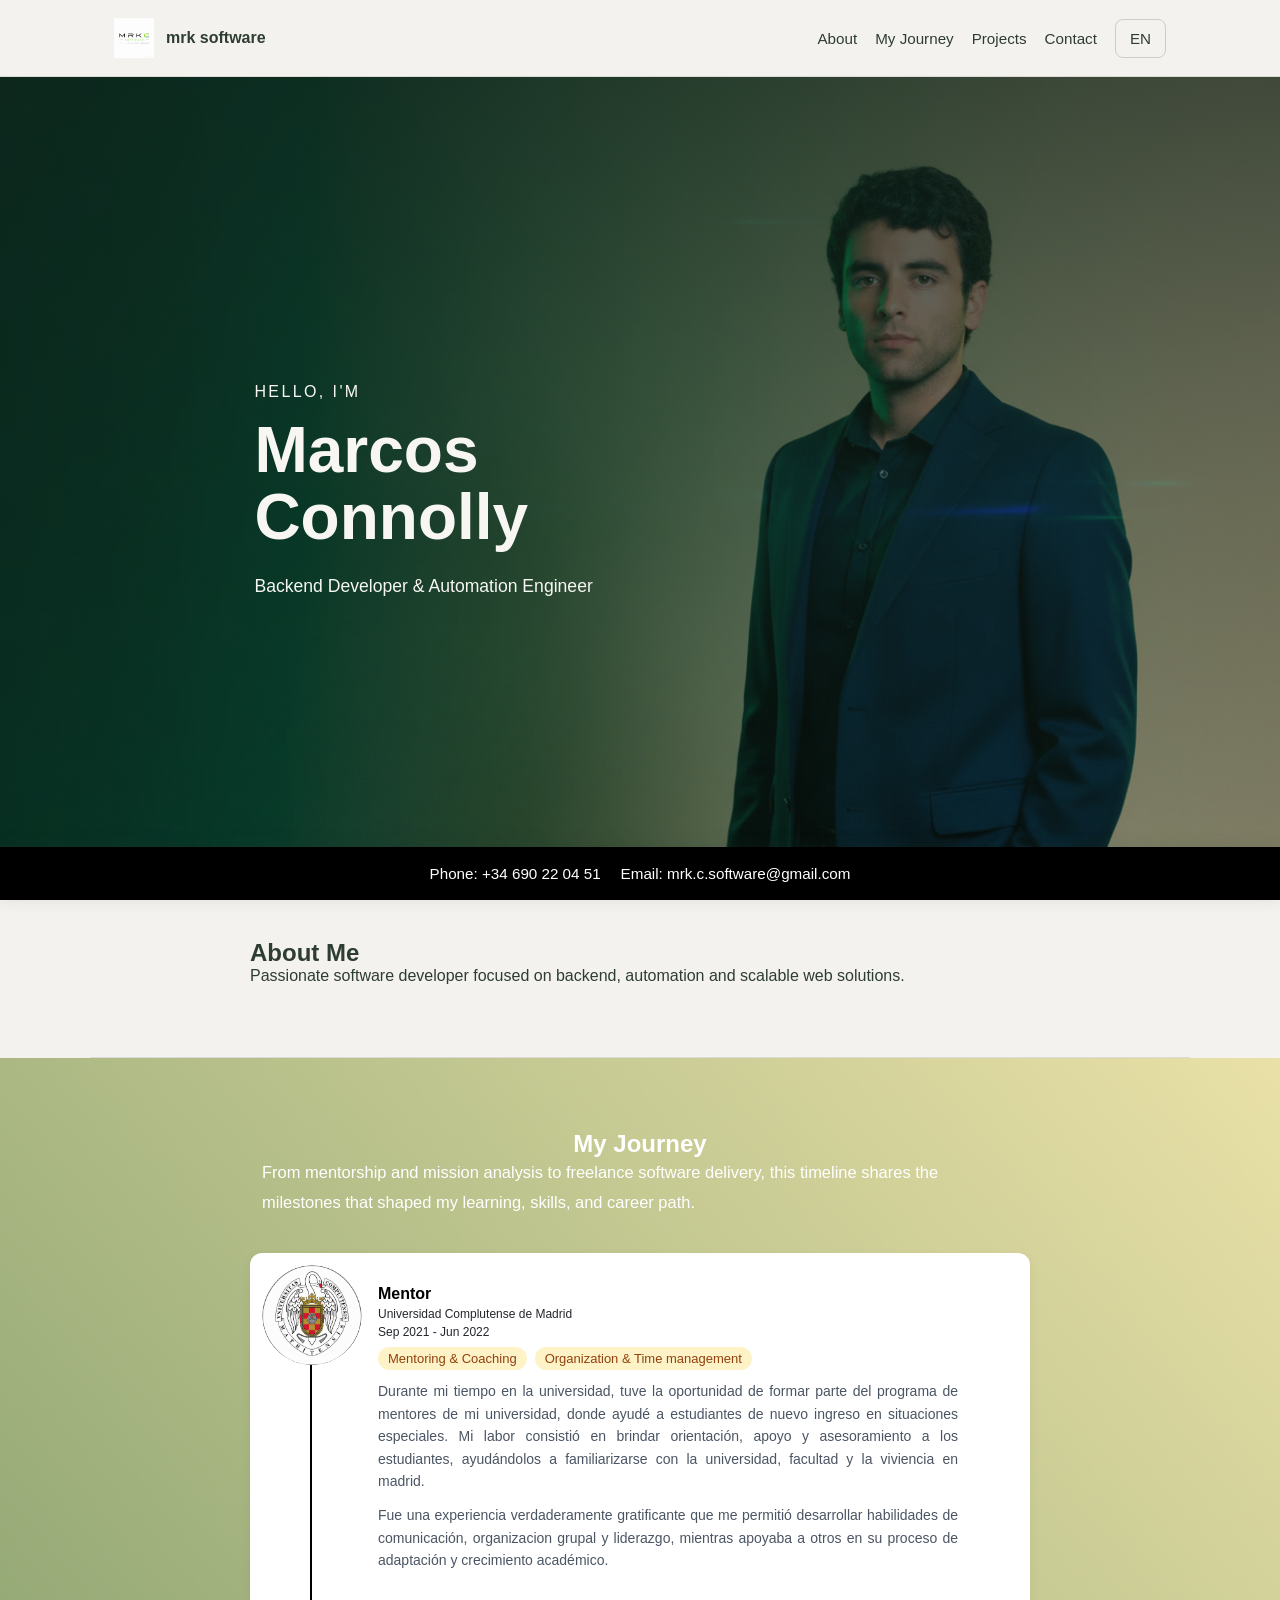
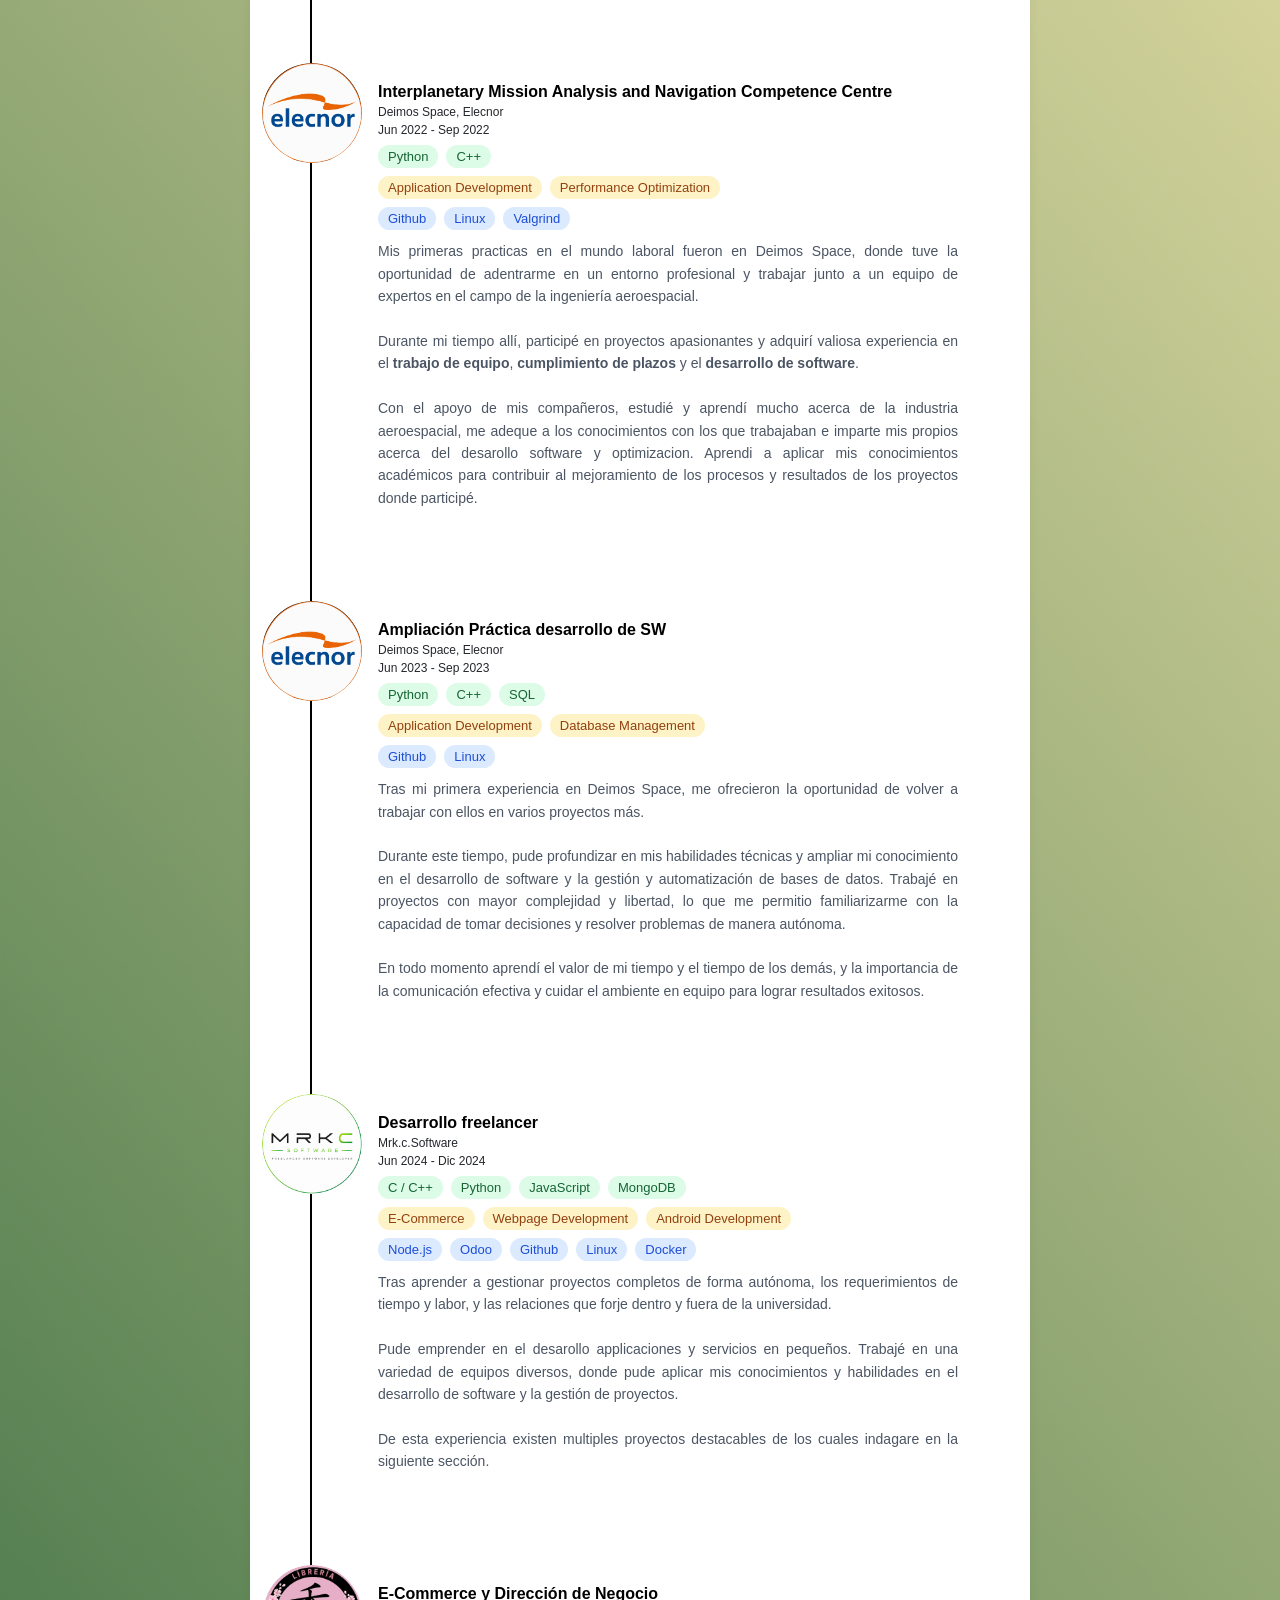
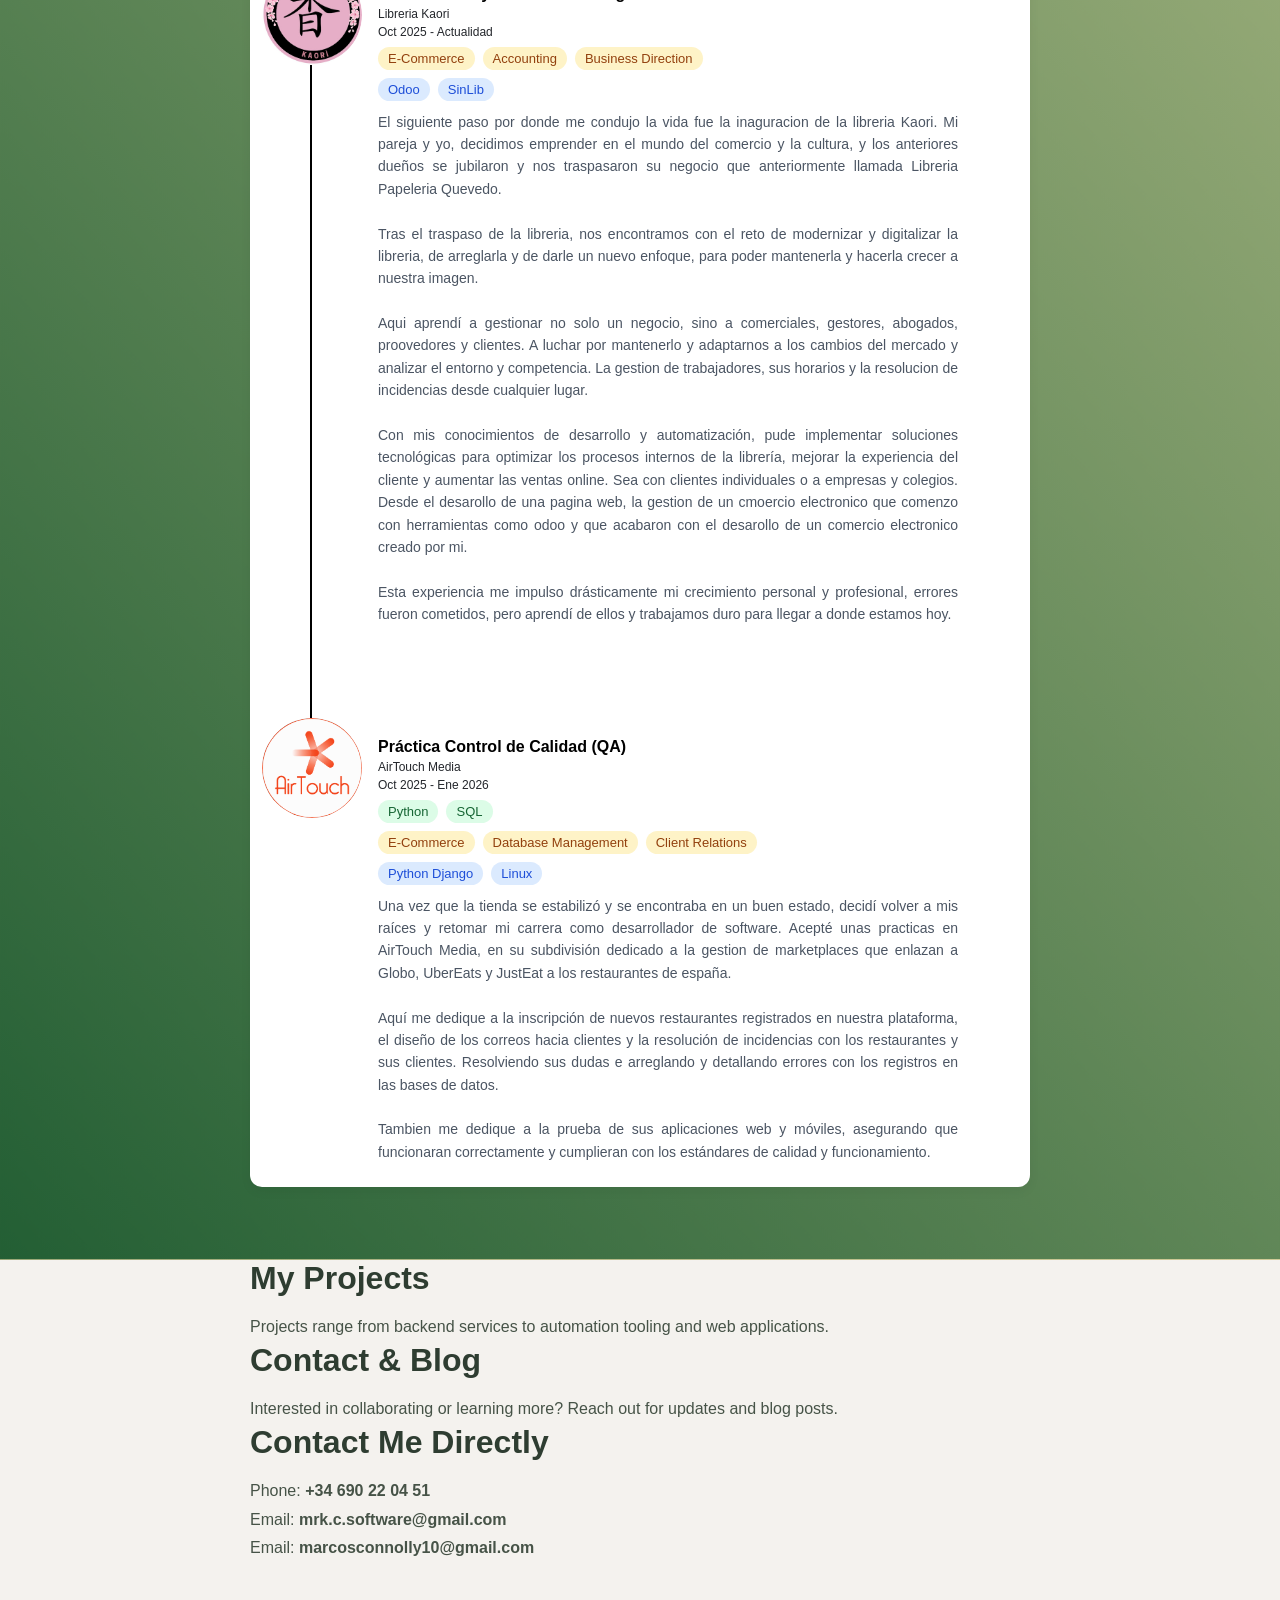
==== commit 00ceef94: "021.4 - Timeline last fix" ====
--- a/index.html
+++ b/index.html
@@ -204,7 +204,7 @@
             <div class="timeline-stepper-content">
               <div class="timeline-stepper-title">E-Commerce y Dirección de Negocio</div>
               <div class="timeline-stepper-time">Libreria Kaori</div>
-              <div class="timeline-stepper-time">Oct 2025 - Ene 2026</div>
+              <div class="timeline-stepper-time">Oct 2025 - Actualidad</div>
               <div class="timeline-tags-row">
                 <div class="timeline-stepperyellow-tag">E-Commerce</div>
                 <div class="timeline-stepperyellow-tag">Accounting</div>
--- a/css/styles.css
+++ b/css/styles.css
@@ -257,7 +257,7 @@
 .timeline-stepper-step {
   display: flex;
   /* Content of the timeline stepper size */
-  margin-bottom: 132px;
+  margin-bottom: 80px;
   position: relative;
 }
 
@@ -270,7 +270,7 @@
   left: 48px;
   top: 40px;
   /* Size of Line to bottom */
-  bottom: -130px;
+  bottom: -80px;
   width: 2px;
   background-color: #000000;
   z-index: 0;
@@ -318,7 +318,9 @@
 
 .timeline-stepper-content {
   padding-top: 20px;
+  padding-right: 60px;
   flex: 1;
+  min-width: 0;
 }
 
 .timeline-stepper-title {
@@ -332,6 +334,7 @@
   line-height: 1.6;
   color: #4b5563;
   margin: 10px 0 12px;
+  text-align: justify;
 }
 
 .timeline-steppergreen-tag,
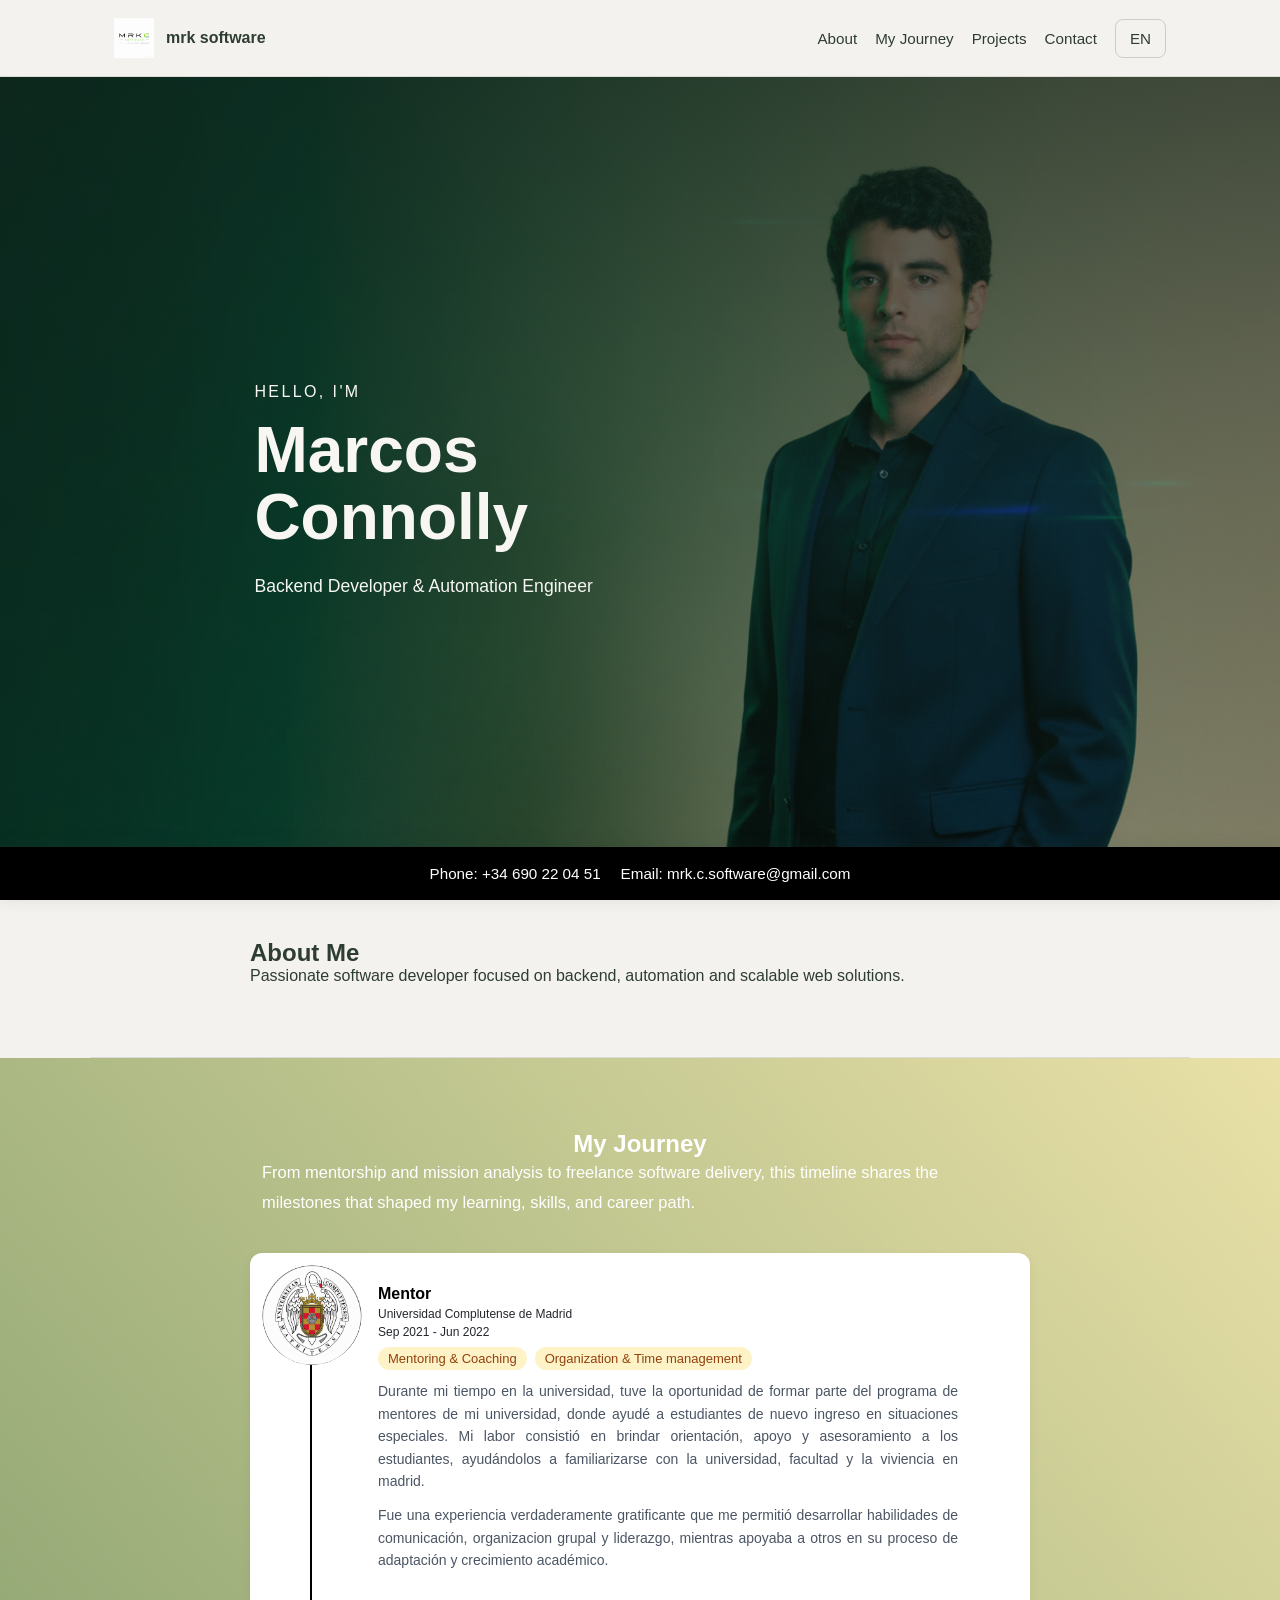
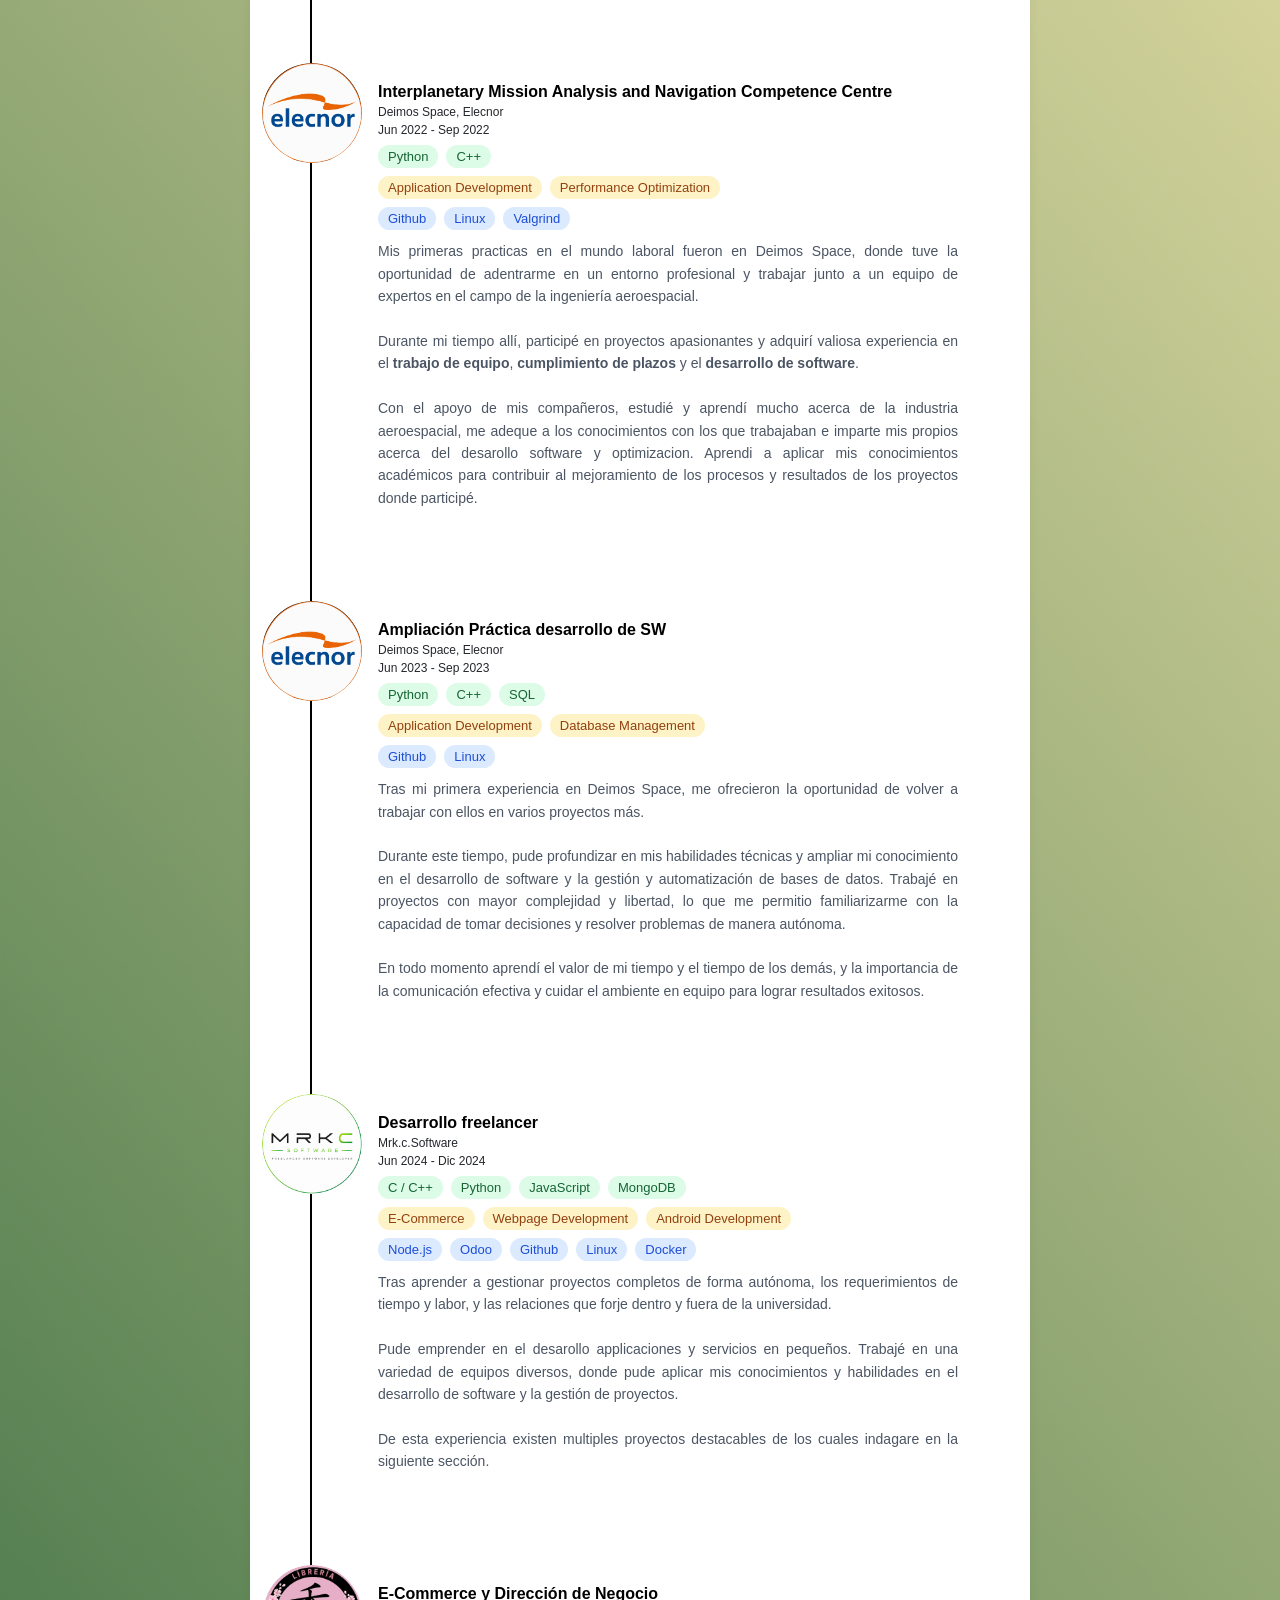
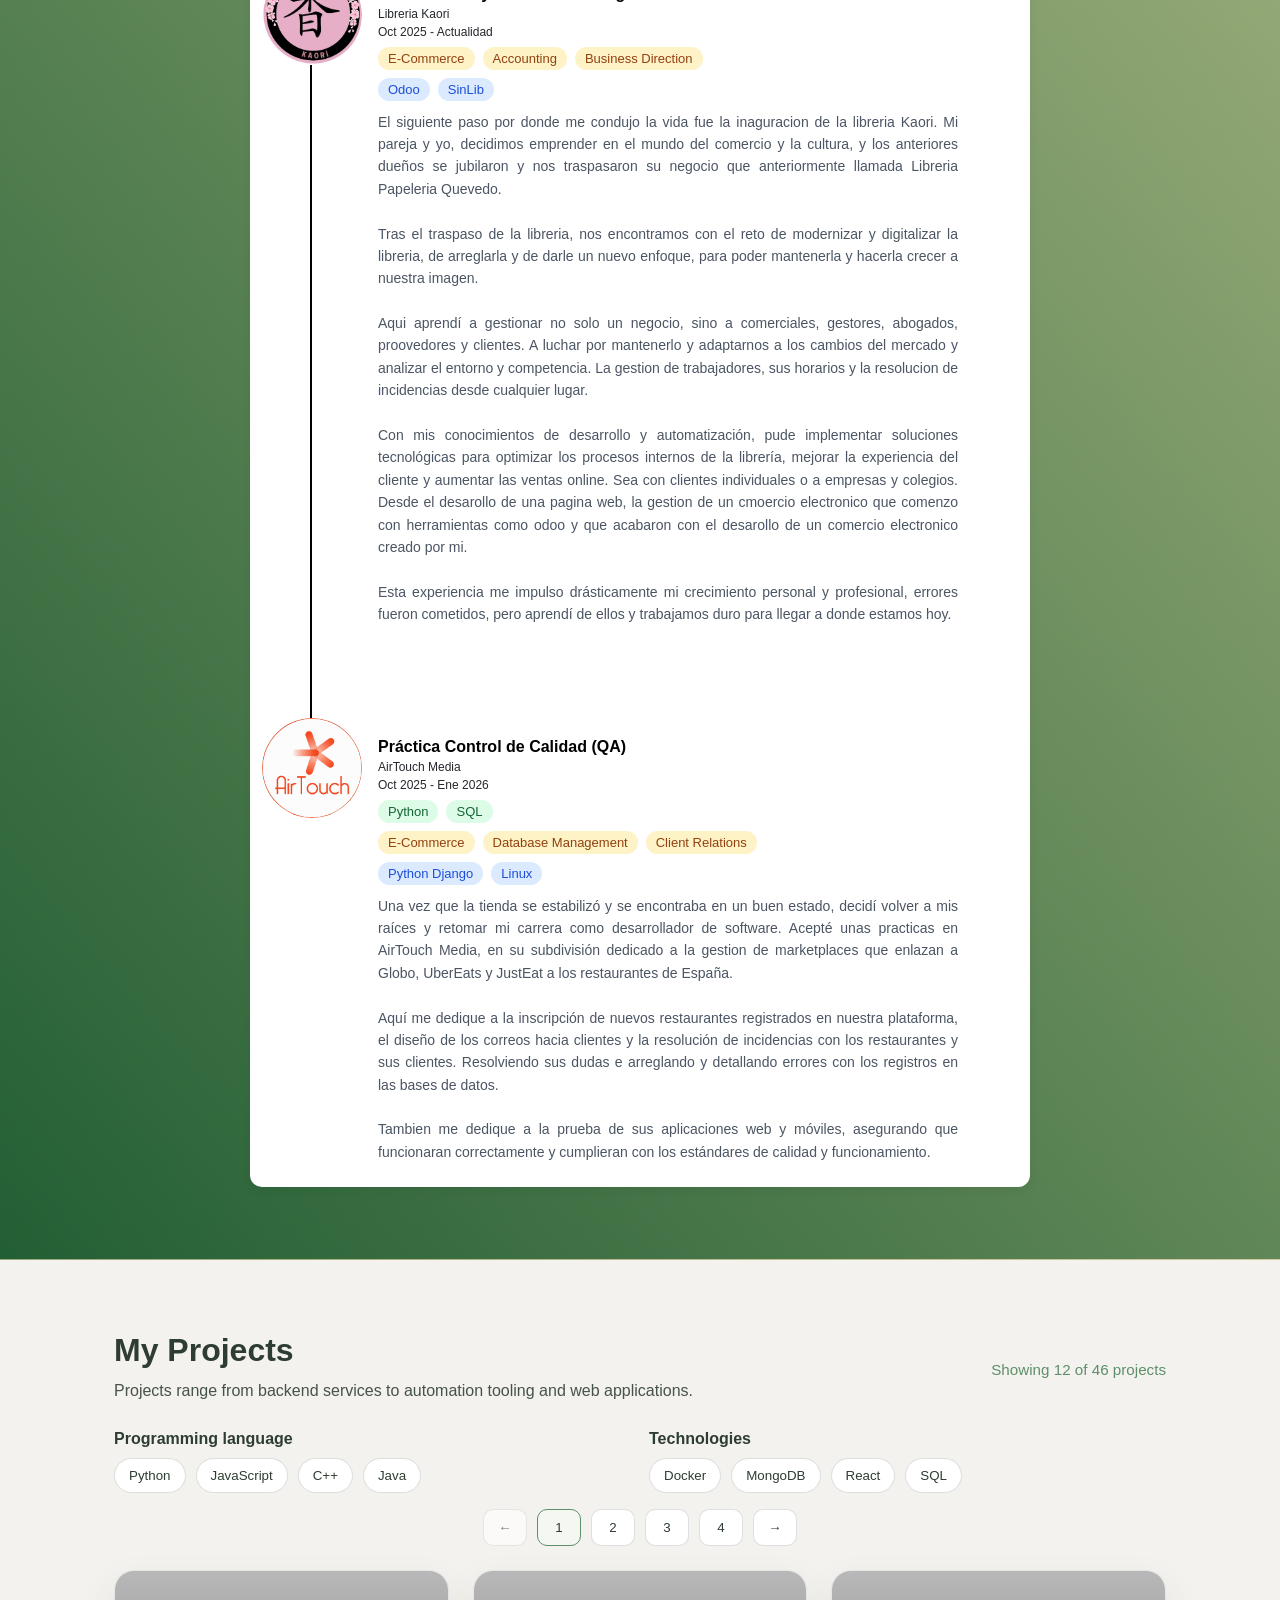
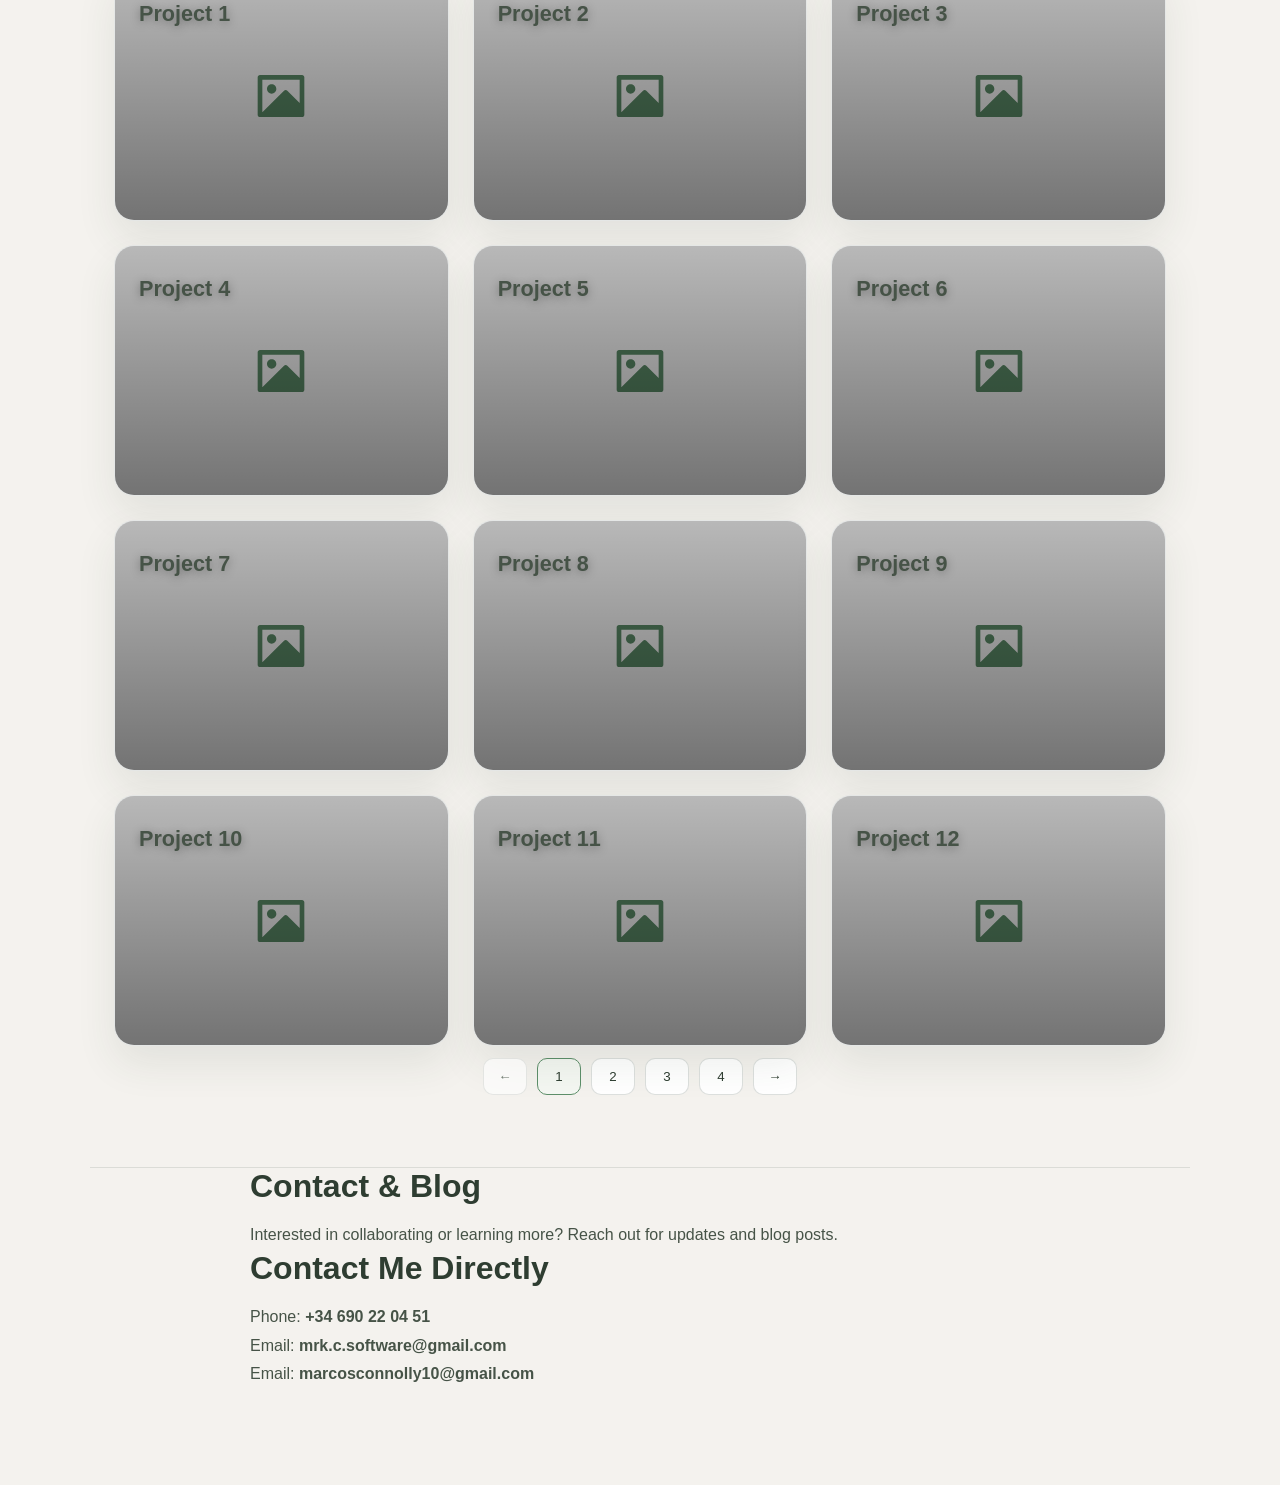
==== commit 1f762be1: "022 - Proyects card grid" ====
--- a/index.html
+++ b/index.html
@@ -265,7 +265,7 @@
                 Una vez que la tienda se estabilizó y se encontraba en un buen estado, 
                 decidí volver a mis raíces y retomar mi carrera como desarrollador de software. Acepté unas practicas 
                 en AirTouch Media, en su subdivisión dedicado a la gestion de marketplaces que enlazan a Globo, UberEats y JustEat 
-                a los restaurantes de españa. <br><br>
+                a los restaurantes de España. <br><br>
 
                 Aquí me dedique a la inscripción de nuevos restaurantes registrados en nuestra plataforma, el diseño de los correos
                 hacia clientes y la resolución de incidencias con los restaurantes y sus clientes. Resolviendo sus dudas e arreglando y detallando
@@ -288,11 +288,33 @@
       </div>
     </section>
 
-    <!-- Projects section: short portfolio introduction -->
-    <section id="projects" class="section-block">
-      <div class="section-inner">
-        <h2>My Projects</h2>
-        <p>Projects range from backend services to automation tooling and web applications.</p>
+    <!-- Projects section: portfolio grid with filters and pagination -->
+    <section id="projects" class="section-block section-block-white">
+      <div class="section-inner">
+        <div class="projects-header">
+          <div>
+            <h2>My Projects</h2>
+            <p>Projects range from backend services to automation tooling and web applications.</p>
+          </div>
+          <div class="projects-page-summary" id="projectPageSummary" aria-live="polite"></div>
+        </div>
+
+        <div class="projects-controls">
+          <div class="filter-group" aria-label="Programming language filters">
+            <span class="filter-label">Programming language</span>
+            <div class="filter-chips" id="languageFilters"></div>
+          </div>
+          <div class="filter-group" aria-label="Technologies filters">
+            <span class="filter-label">Technologies</span>
+            <div class="filter-chips" id="techFilters"></div>
+          </div>
+        </div>
+
+        <div class="projects-pagination-top" id="paginationTop"></div>
+
+        <div class="project-grid" id="projectGrid"></div>
+
+        <div class="projects-pagination-bottom" id="paginationBottom"></div>
       </div>
     </section>
 
--- a/css/styles.css
+++ b/css/styles.css
@@ -162,6 +162,10 @@
   margin: 0 auto;
 }
 
+#projects .section-inner {
+  max-width: 1100px;
+}
+
 .section-block h2 {
   font-size: 2rem;
   margin-bottom: 16px;
@@ -241,6 +245,235 @@
 
   .hero h1 {
     font-size: 2.5rem;
+  }
+}
+
+.projects-header {
+  display: flex;
+  flex-wrap: wrap;
+  align-items: center;
+  justify-content: space-between;
+  gap: 16px;
+  margin-bottom: 24px;
+}
+
+.projects-header h2 {
+  margin-bottom: 8px;
+}
+
+.projects-controls {
+  display: grid;
+  grid-template-columns: repeat(2, minmax(0, 1fr));
+  gap: 18px;
+  align-items: start;
+  margin-bottom: 16px;
+}
+
+.filter-group {
+  display: flex;
+  flex-direction: column;
+  align-items: flex-start;
+  gap: 10px;
+}
+
+.projects-pagination-top {
+  display: flex;
+  justify-content: center;
+  gap: 10px;
+  margin-bottom: 24px;
+}
+
+.filter-label {
+  font-weight: 600;
+  color: #2e3d31;
+  white-space: nowrap;
+}
+
+.filter-chips {
+  display: flex;
+  flex-wrap: wrap;
+  gap: 10px;
+}
+
+.filter-chip {
+  border: 1px solid rgba(46, 61, 49, 0.16);
+  background: white;
+  color: #2e3d31;
+  padding: 9px 14px;
+  border-radius: 999px;
+  cursor: pointer;
+  transition: transform 0.2s ease, border-color 0.2s ease, background-color 0.2s ease;
+}
+
+.filter-chip:hover,
+.filter-chip[aria-pressed="true"] {
+  border-color: #5d8f6a;
+  background-color: #f4f7f2;
+}
+
+.filter-chip[aria-pressed="true"] {
+  background-color: #dde7d8;
+}
+
+.project-grid {
+  display: grid;
+  grid-template-columns: repeat(3, minmax(0, 1fr));
+  gap: 24px;
+}
+
+.project-card {
+  width: 100%;
+  aspect-ratio: 4 / 3;
+  background: transparent;
+  display: flex;
+  align-items: stretch;
+  justify-content: center;
+  padding: 0;
+}
+
+.card {
+  width: 100%;
+  height: 100%;
+  position: relative;
+  background: white;
+  border-radius: 20px;
+  border: 1px solid rgba(46, 61, 49, 0.12);
+  display: flex;
+  align-items: center;
+  justify-content: center;
+  box-shadow: 0 18px 40px rgba(46, 61, 49, 0.09);
+  transition: transform 0.25s ease, box-shadow 0.25s ease;
+  overflow: hidden;
+}
+
+.card:hover {
+  transform: translateY(-3px);
+  box-shadow: 0 24px 48px rgba(46, 61, 49, 0.14);
+}
+
+.card__image {
+  position: absolute;
+  inset: 0;
+  display: flex;
+  align-items: center;
+  justify-content: center;
+  transition: filter 0.25s ease, transform 0.25s ease;
+  z-index: 1;
+}
+
+.card:hover .card__image {
+  filter: blur(4px);
+  transform: scale(1.03);
+}
+
+.card svg {
+  width: 56px;
+  height: 56px;
+  fill: #5d8f6a;
+}
+
+.card__text {
+  position: absolute;
+  inset: 0;
+  display: flex;
+  flex-direction: column;
+  justify-content: flex-start;
+  align-items: flex-start;
+  padding: 24px;
+  gap: 12px;
+  z-index: 2;
+  text-align: left;
+}
+
+.card__title {
+  margin: 0;
+  font-size: 1.35rem;
+  font-weight: 700;
+  color: #ffffff;
+  text-shadow: 0 2px 10px rgba(0, 0, 0, 0.35);
+  transition: opacity 0.25s ease, transform 0.25s ease;
+}
+
+.card__description {
+  margin: 0;
+  font-size: 1rem;
+  color: #ffffff;
+  line-height: 1.6;
+  opacity: 0;
+  max-height: 0;
+  overflow: hidden;
+  transition: opacity 0.25s ease, max-height 0.25s ease;
+}
+
+.card:hover .card__title {
+  opacity: 0;
+  transform: translateY(-8px);
+}
+
+.card:hover .card__description {
+  opacity: 1;
+  max-height: 120px;
+}
+
+.card__text::before {
+  content: '';
+  position: absolute;
+  inset: 0;
+  background: linear-gradient(180deg, rgba(0,0,0,0.28) 0%, rgba(0,0,0,0.55) 100%);
+  z-index: -1;
+}
+
+
+.projects-pagination-top,
+.projects-pagination-bottom {
+  display: flex;
+  gap: 10px;
+  flex-wrap: wrap;
+  justify-content: center;
+  margin-top: 12px;
+}
+
+.pagination-button {
+  border: 1px solid rgba(46, 61, 49, 0.16);
+  background: white;
+  color: #2e3d31;
+  padding: 10px 14px;
+  border-radius: 10px;
+  cursor: pointer;
+  min-width: 44px;
+  text-align: center;
+}
+
+.pagination-button[aria-current="true"],
+.pagination-button:hover {
+  border-color: #5d8f6a;
+  background: #f4f7f2;
+}
+
+.projects-page-summary {
+  color: #5d8f6a;
+  font-size: 0.95rem;
+}
+
+@media (max-width: 1180px) {
+  #projects .section-inner {
+    max-width: 940px;
+  }
+}
+
+@media (max-width: 980px) {
+  .project-grid {
+    grid-template-columns: repeat(2, minmax(0, 1fr));
+  }
+}
+
+@media (max-width: 680px) {
+  .projects-controls {
+    grid-template-columns: 1fr;
+  }
+
+  .project-grid {
+    grid-template-columns: 1fr;
   }
 }
 
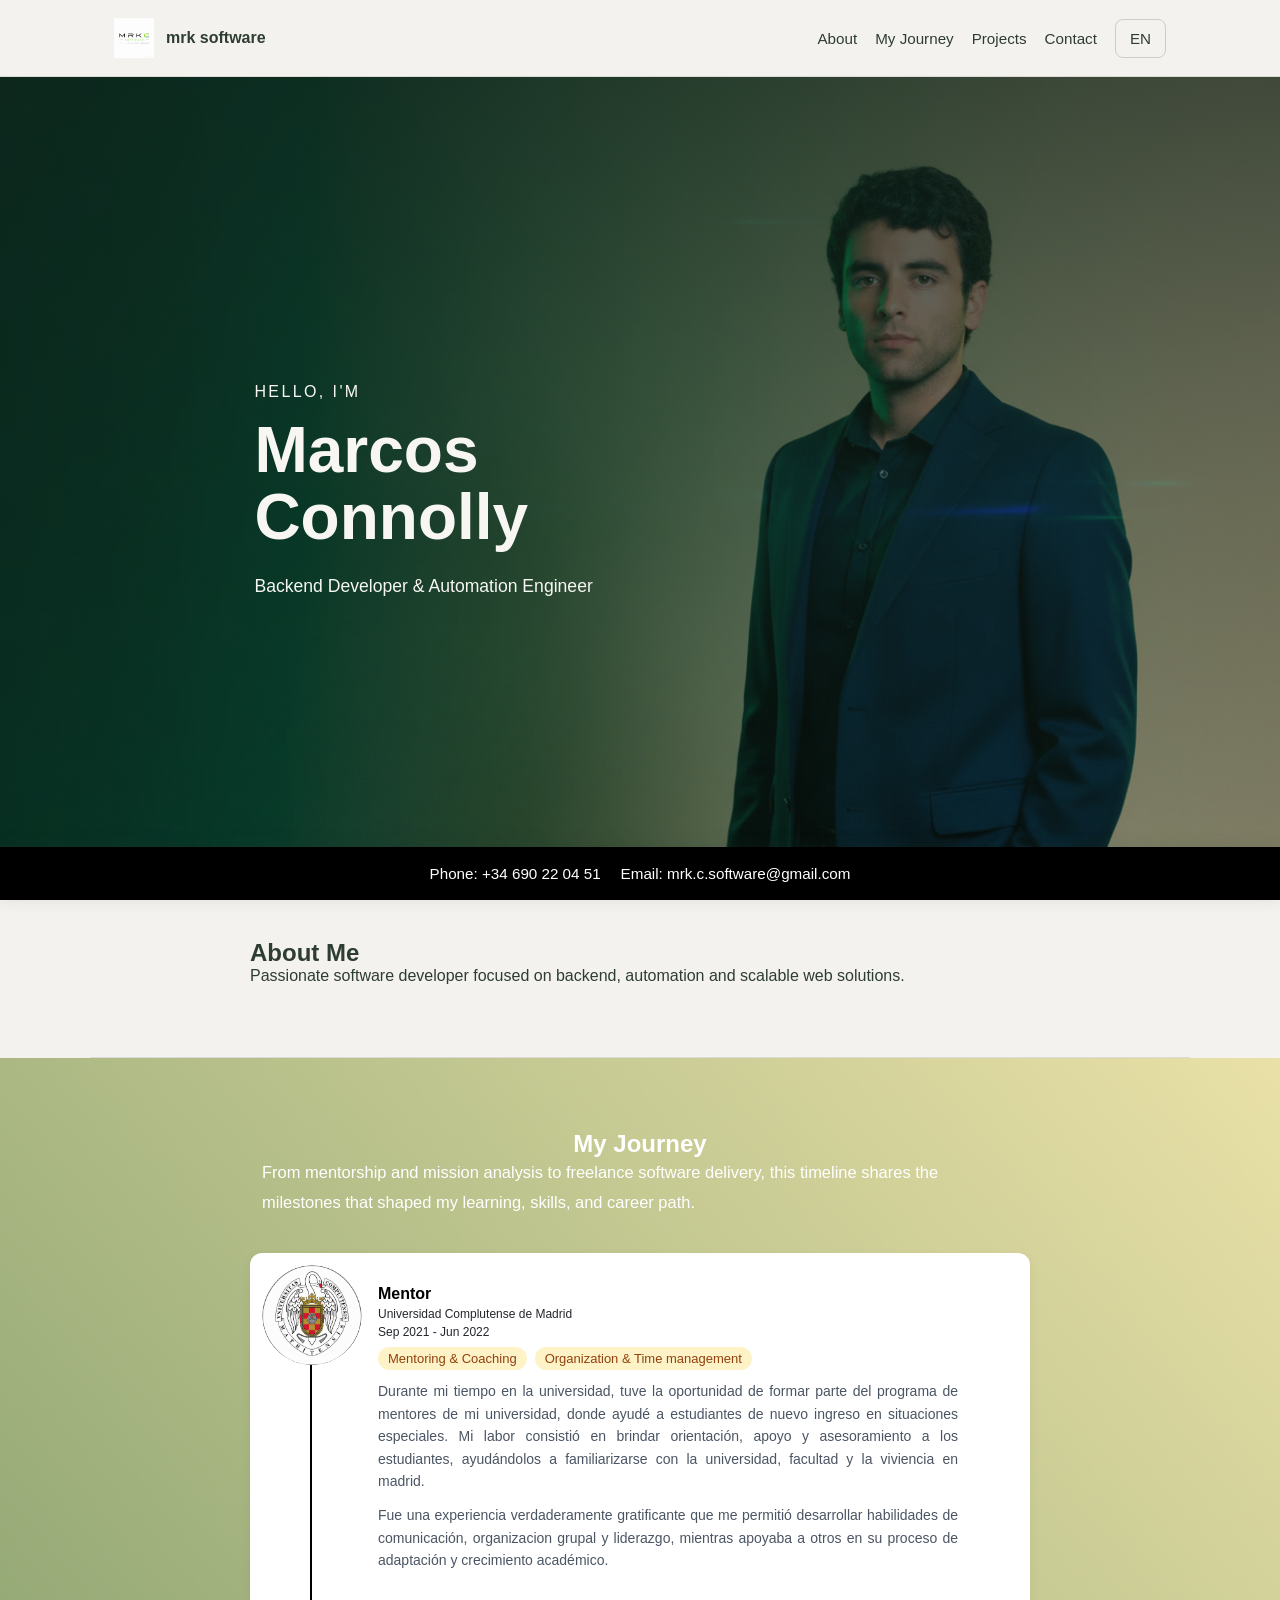
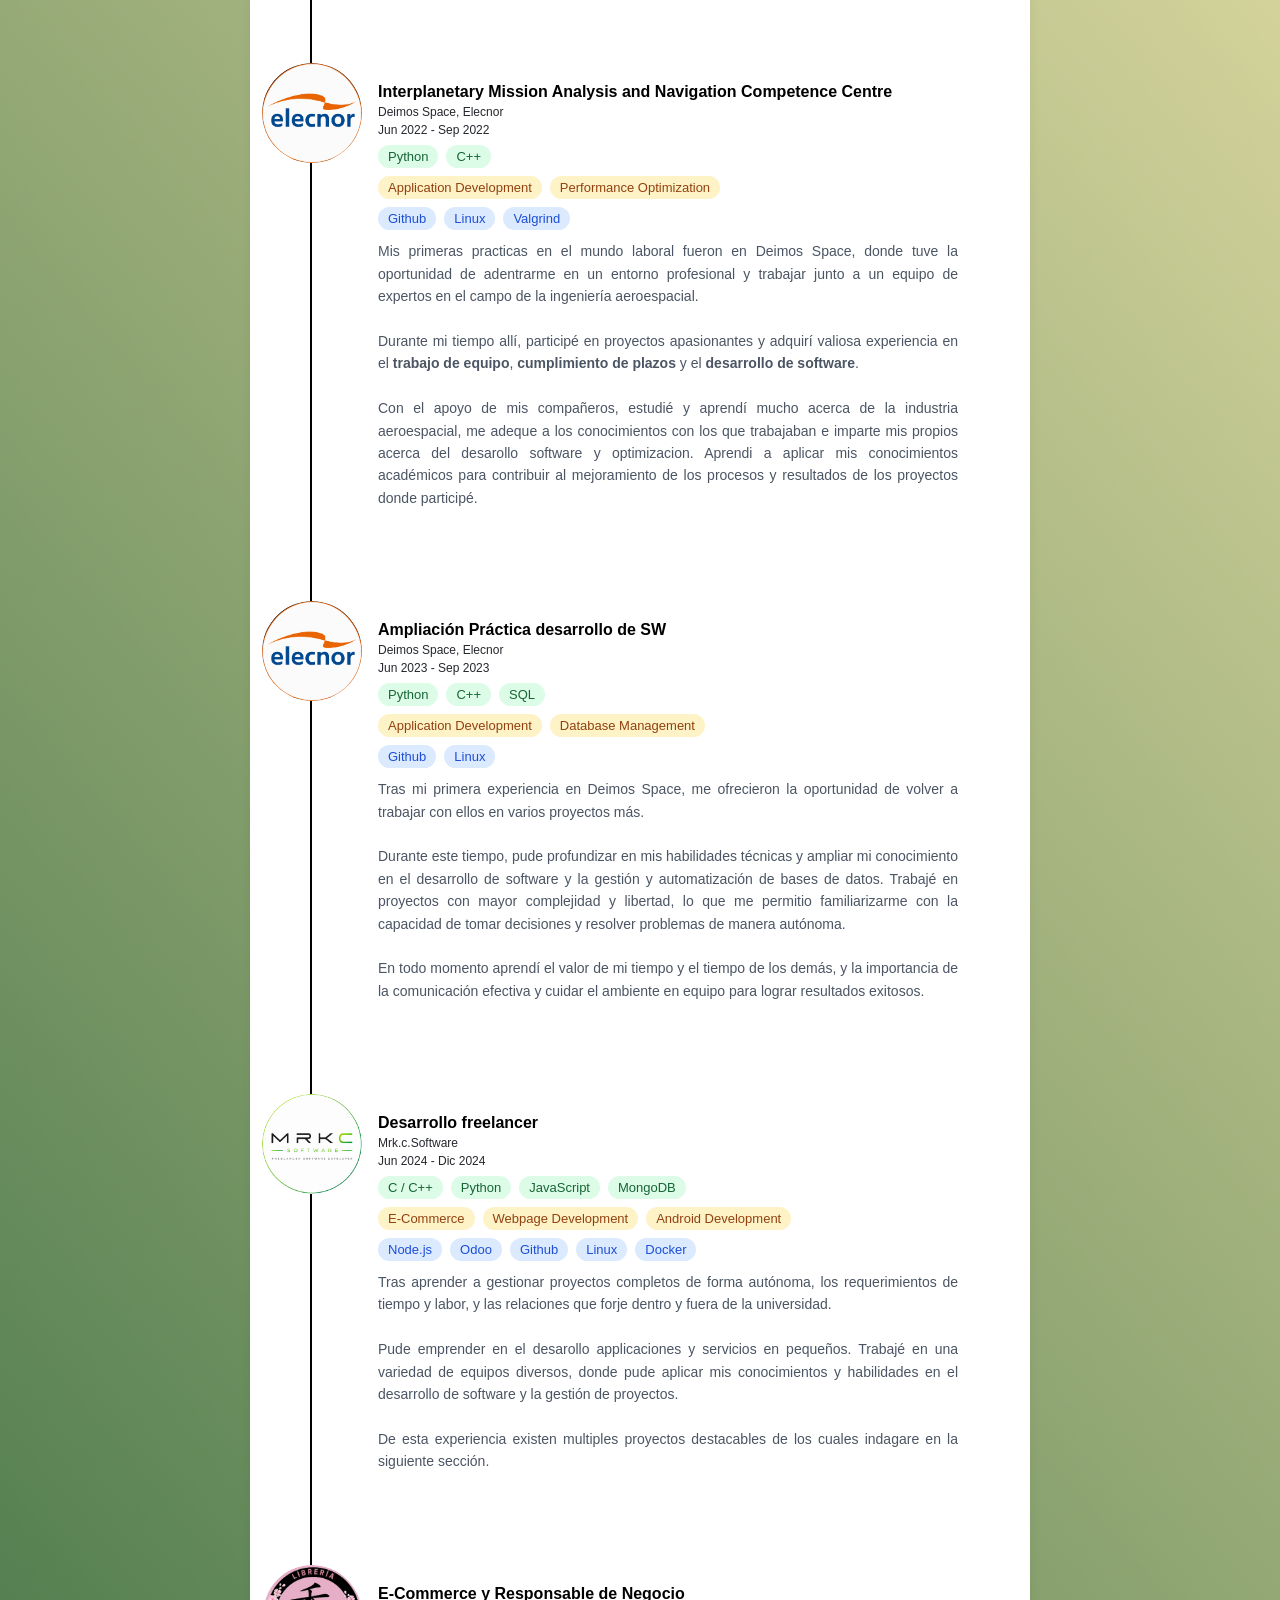
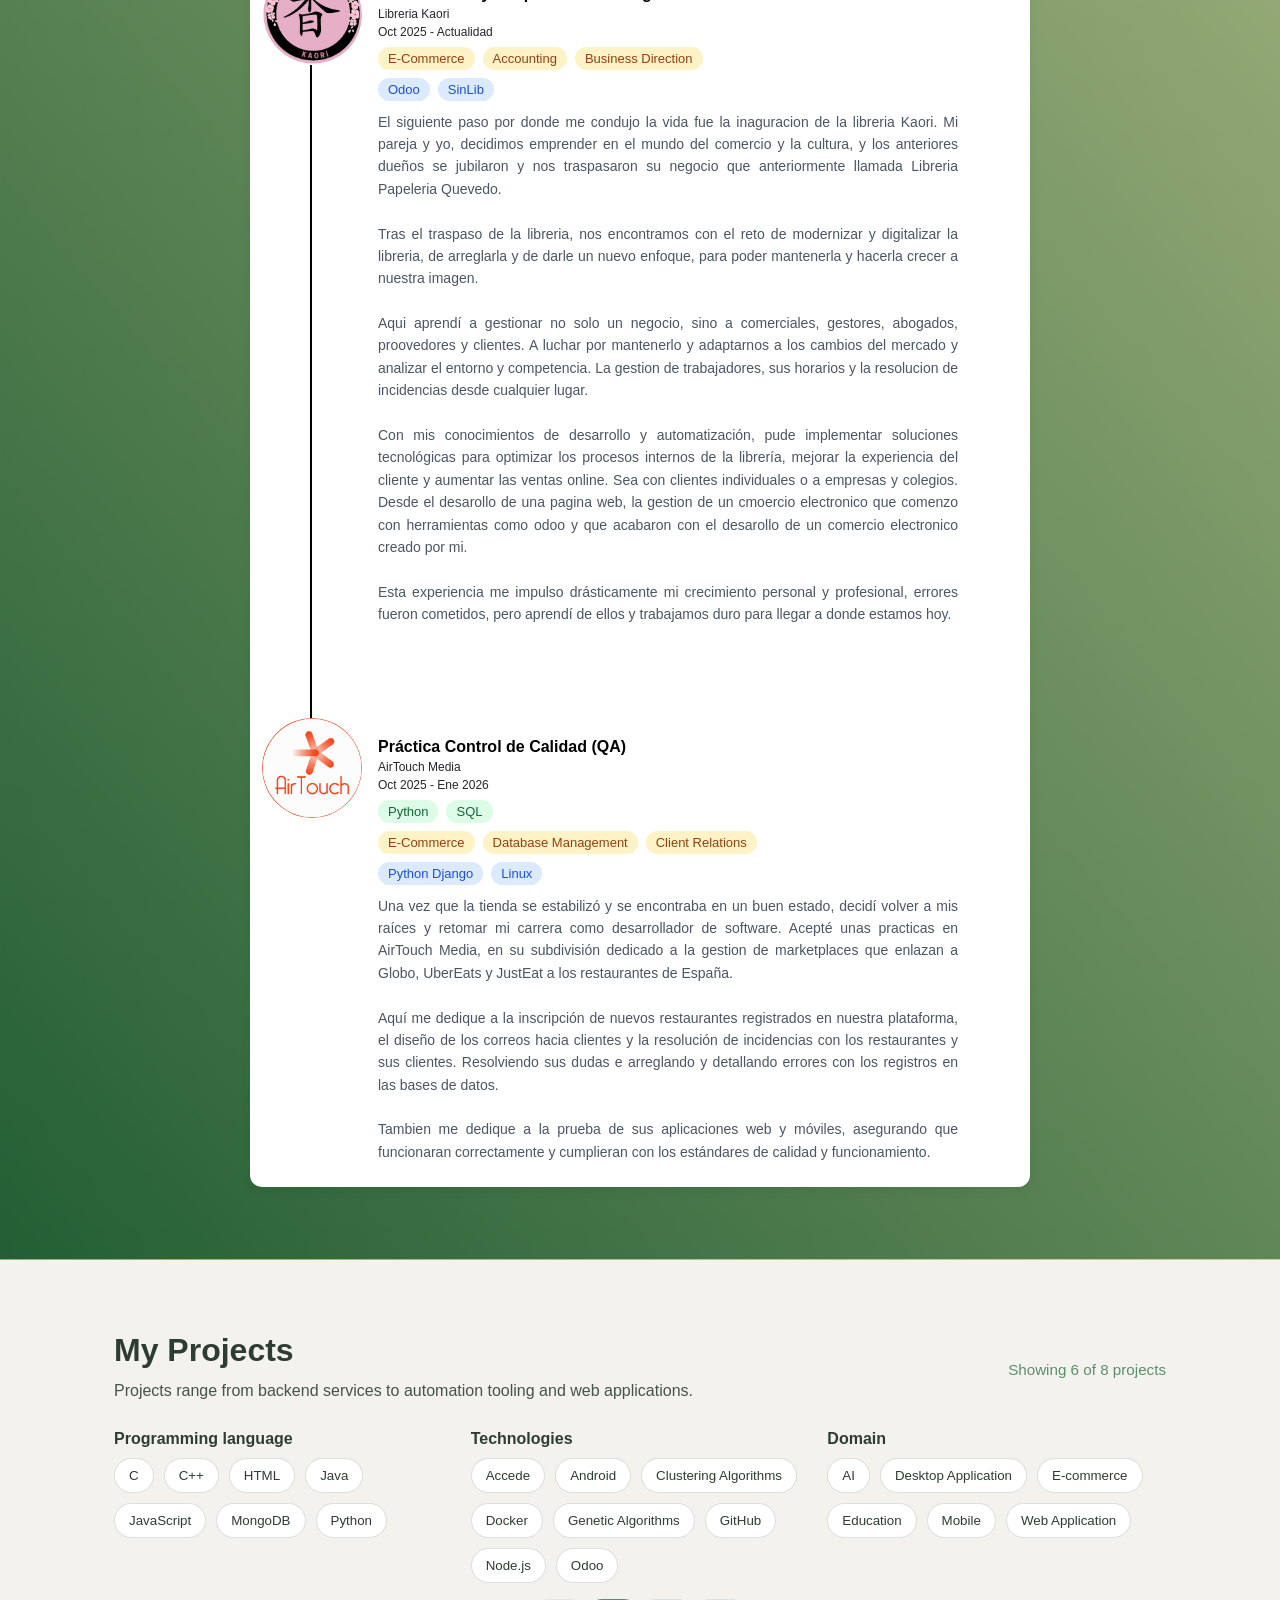
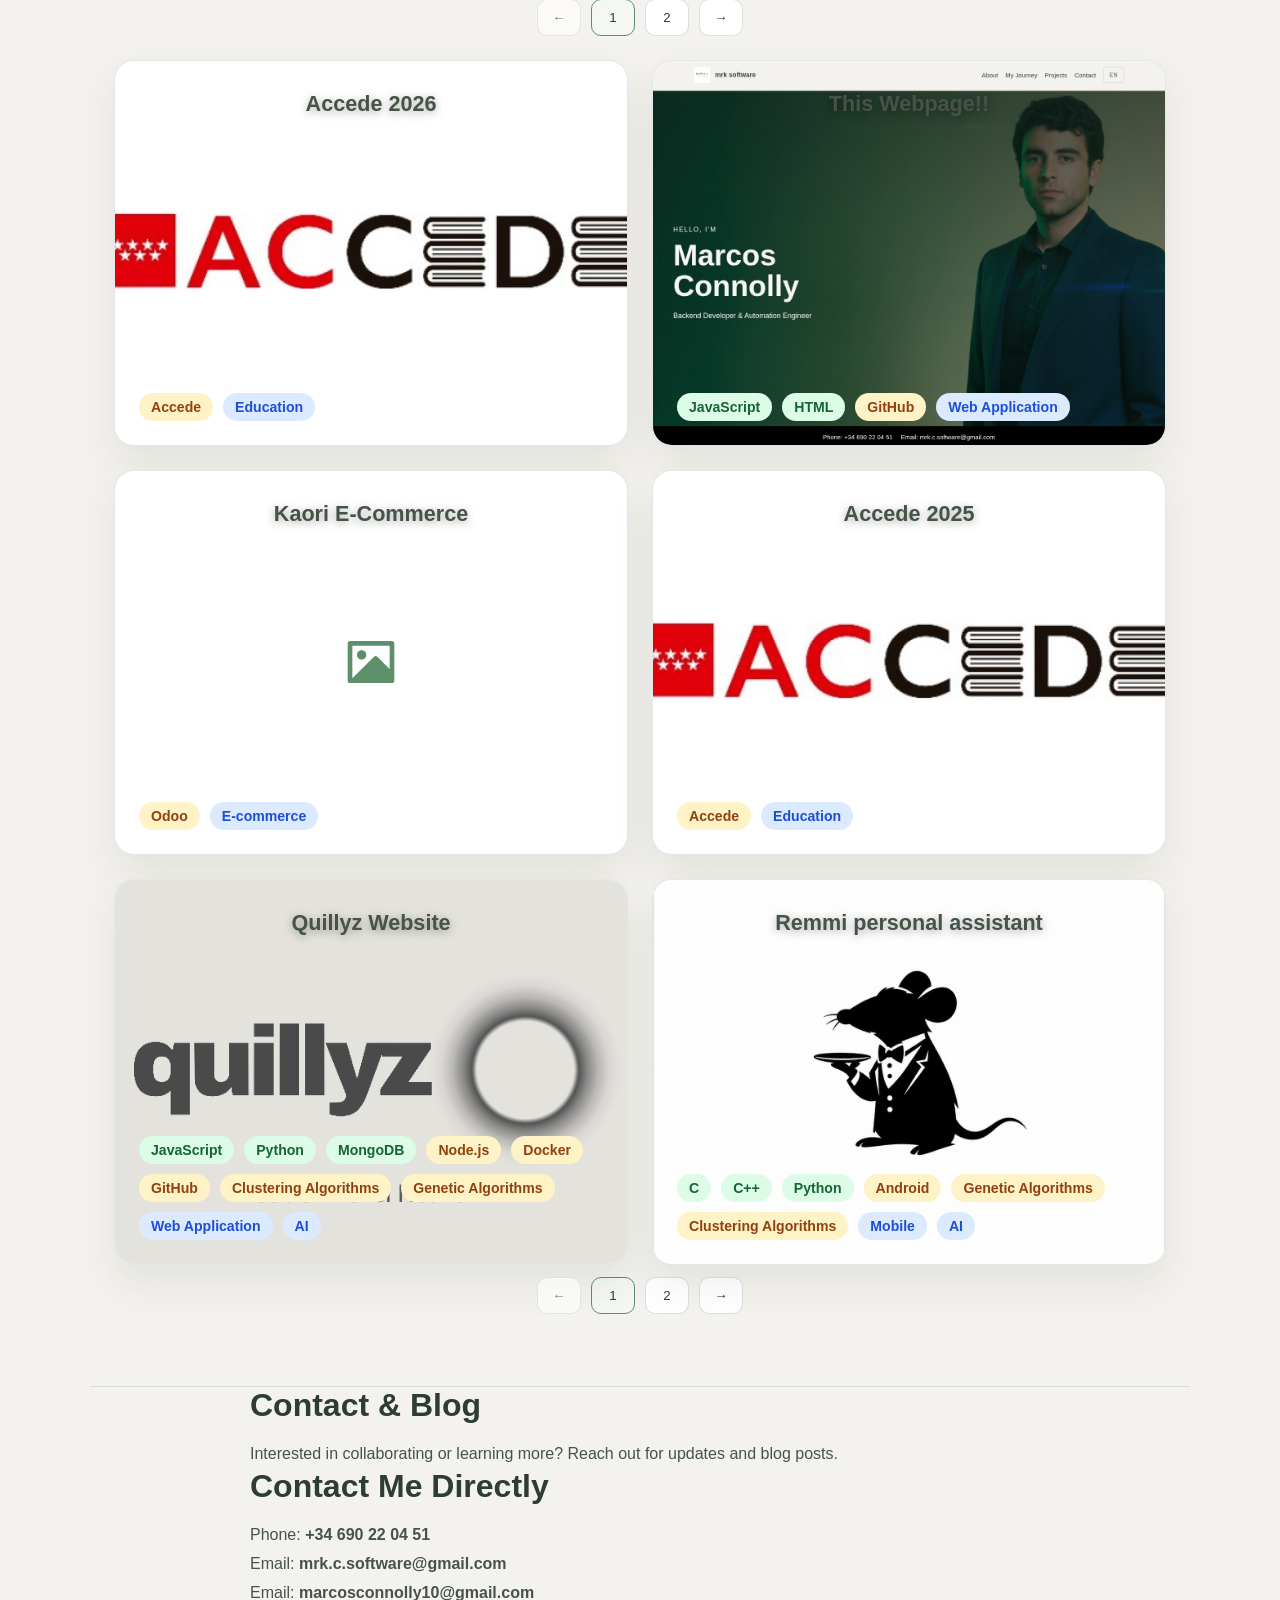
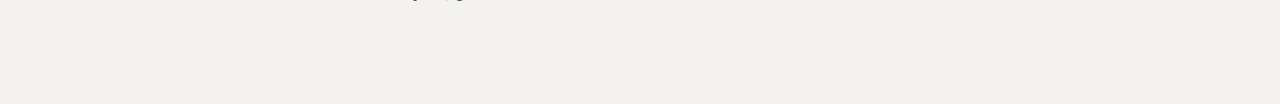
==== commit b65e3c51: "022.1 - Card fix" ====
--- a/index.html
+++ b/index.html
@@ -202,7 +202,7 @@
             <div class="timeline-stepper-circle has-logo"><img src="assets/img/icon/LibreriaKaori.jpg" alt="Logo" class="timeline-logo" /></div>
             <div class="timeline-stepper-line"></div>
             <div class="timeline-stepper-content">
-              <div class="timeline-stepper-title">E-Commerce y Dirección de Negocio</div>
+              <div class="timeline-stepper-title">E-Commerce y Responsable de Negocio</div>
               <div class="timeline-stepper-time">Libreria Kaori</div>
               <div class="timeline-stepper-time">Oct 2025 - Actualidad</div>
               <div class="timeline-tags-row">
@@ -308,6 +308,10 @@
             <span class="filter-label">Technologies</span>
             <div class="filter-chips" id="techFilters"></div>
           </div>
+          <div class="filter-group" aria-label="Domain filters">
+            <span class="filter-label">Domain</span>
+            <div class="filter-chips" id="domainFilters"></div>
+          </div>
         </div>
 
         <div class="projects-pagination-top" id="paginationTop"></div>
@@ -315,6 +319,40 @@
         <div class="project-grid" id="projectGrid"></div>
 
         <div class="projects-pagination-bottom" id="paginationBottom"></div>
+
+        <div id="projectModal" class="modal hidden" aria-hidden="true" role="dialog" aria-modal="true">
+          <div class="modal__overlay" data-modal-close></div>
+          <div class="modal__window" role="document">
+            <button type="button" class="modal__close" aria-label="Close project details">×</button>
+            <div class="modal__header">
+              <div class="modal__header-logo">
+                <img id="modalLogo" src="assets/img/icon/MRKCSCircularLogoWhite.png" alt="Project logo" />
+              </div>
+              <h2 id="modalTitle"></h2>
+            </div>
+            <div class="modal__carousel">
+              <button type="button" class="carousel-button carousel-button--left" id="carouselLeft" aria-label="Show previous images">←</button>
+              <div class="carousel-wrapper">
+                <div class="carousel-track" id="carouselTrack"></div>
+              </div>
+              <button type="button" class="carousel-button carousel-button--right" id="carouselRight" aria-label="Show next images">→</button>
+            </div>
+            <div class="modal__content">
+              <div class="modal__section modal__section--wide">
+                <h3>Collaborators</h3>
+                <div id="modalCollaborators" class="modal__collaborators"></div>
+              </div>
+              <div class="modal__section modal__section--wide">
+                <h3>Languages, Technologies & Domains</h3>
+                <div id="modalTags" class="modal__tags"></div>
+              </div>
+              <div class="modal__section modal__section--wide">
+                <h3>Project description</h3>
+                <p id="modalDescription"></p>
+              </div>
+            </div>
+          </div>
+        </div>
       </div>
     </section>
 
@@ -345,6 +383,7 @@
     </div>
   </footer>
 
+  <script src="js/projects.js"></script>
   <script src="js/scripts.js"></script>
 </body>
 </html>
--- a/css/styles.css
+++ b/css/styles.css
@@ -263,7 +263,7 @@
 
 .projects-controls {
   display: grid;
-  grid-template-columns: repeat(2, minmax(0, 1fr));
+  grid-template-columns: repeat(3, minmax(0, 1fr));
   gap: 18px;
   align-items: start;
   margin-bottom: 16px;
@@ -317,7 +317,7 @@
 
 .project-grid {
   display: grid;
-  grid-template-columns: repeat(3, minmax(0, 1fr));
+  grid-template-columns: repeat(2, minmax(0, 1fr));
   gap: 24px;
 }
 
@@ -329,6 +329,16 @@
   align-items: stretch;
   justify-content: center;
   padding: 0;
+  cursor: pointer;
+}
+
+.project-card:focus-visible {
+  outline: 3px solid rgba(93, 143, 106, 0.45);
+  outline-offset: 6px;
+}
+
+.project-card:active .card {
+  transform: translateY(0) scale(0.98);
 }
 
 .card {
@@ -359,14 +369,22 @@
   justify-content: center;
   transition: filter 0.25s ease, transform 0.25s ease;
   z-index: 1;
+  overflow: hidden;
 }
 
 .card:hover .card__image {
-  filter: blur(4px);
+  filter: blur(4px) brightness(0.65);
   transform: scale(1.03);
 }
 
-.card svg {
+.card__image-media {
+  width: 100%;
+  height: 100%;
+  object-fit: cover;
+  display: block;
+}
+
+.card__image svg {
   width: 56px;
   height: 56px;
   fill: #5d8f6a;
@@ -377,12 +395,19 @@
   inset: 0;
   display: flex;
   flex-direction: column;
-  justify-content: flex-start;
+  justify-content: space-between;
   align-items: flex-start;
   padding: 24px;
   gap: 12px;
   z-index: 2;
   text-align: left;
+}
+
+.card__top {
+  display: flex;
+  flex-direction: column;
+  gap: 10px;
+  width: 100%;
 }
 
 .card__title {
@@ -391,21 +416,35 @@
   font-weight: 700;
   color: #ffffff;
   text-shadow: 0 2px 10px rgba(0, 0, 0, 0.35);
+  text-align: center;
   transition: opacity 0.25s ease, transform 0.25s ease;
 }
 
 .card__description {
   margin: 0;
   font-size: 1rem;
-  color: #ffffff;
+  color: rgba(255, 255, 255, 0.85);
   line-height: 1.6;
   opacity: 0;
   max-height: 0;
   overflow: hidden;
-  transition: opacity 0.25s ease, max-height 0.25s ease;
-}
-
-.card:hover .card__title {
+  transition: opacity 0.25s ease, max-height 0.25s ease, color 0.25s ease;
+}
+
+.card:hover .card__description {
+  color: #ffffff;
+}
+
+.card__footer {
+  display: flex;
+  flex-wrap: wrap;
+  gap: 10px;
+  width: 100%;
+  transition: opacity 0.25s ease, transform 0.25s ease;
+}
+
+.card:hover .card__title,
+.card:hover .card__footer {
   opacity: 0;
   transform: translateY(-8px);
 }
@@ -413,14 +452,267 @@
 .card:hover .card__description {
   opacity: 1;
   max-height: 120px;
+}
+
+.card__footer {
+  display: flex;
+  flex-wrap: wrap;
+  gap: 10px;
+  width: 100%;
+}
+
+.card__finished {
+  position: absolute;
+  right: 24px;
+  bottom: 24px;
+  color: #ffffff;
+  font-size: 0.85rem;
+  font-weight: 600;
+  opacity: 0;
+  transition: opacity 0.25s ease;
+  z-index: 3;
+}
+
+.card:hover .card__finished {
+  opacity: 1;
+}
+
+.card-tag {
+  display: inline-flex;
+  align-items: center;
+  justify-content: center;
+  padding: 6px 12px;
+  border-radius: 999px;
+  font-size: 0.88rem;
+  font-weight: 600;
+  color: #1f2937;
+}
+
+.card-tag--language {
+  background: #dcfce7;
+  color: #166534;
+}
+
+.card-tag--technology {
+  background: #fef3c7;
+  color: #92400e;
+}
+
+.card-tag--domain {
+  background: #dbeafe;
+  color: #1d4ed8;
 }
 
 .card__text::before {
   content: '';
   position: absolute;
   inset: 0;
-  background: linear-gradient(180deg, rgba(0,0,0,0.28) 0%, rgba(0,0,0,0.55) 100%);
+  background: transparent;
+  transition: background 0.25s ease;
   z-index: -1;
+}
+
+.card:hover .card__text::before {
+  background: linear-gradient(180deg, rgba(0,0,0,0.22) 0%, rgba(0,0,0,0.55) 100%);
+}
+
+.modal {
+  position: fixed;
+  inset: 0;
+  z-index: 50;
+  display: flex;
+  align-items: center;
+  justify-content: center;
+  padding: 24px;
+}
+
+.modal.hidden {
+  display: none;
+}
+
+.modal__overlay {
+  position: absolute;
+  inset: 0;
+  background: rgba(15, 23, 42, 0.72);
+  backdrop-filter: blur(4px);
+}
+
+.modal__window {
+  position: relative;
+  width: min(1100px, 100%);
+  max-height: min(90vh, 900px);
+  overflow: hidden;
+  background: #f9fafb;
+  border-radius: 28px;
+  box-shadow: 0 28px 80px rgba(15, 23, 42, 0.24);
+  z-index: 2;
+  padding: 24px;
+  display: grid;
+  gap: 20px;
+}
+
+.modal__close {
+  position: absolute;
+  top: 18px;
+  right: 18px;
+  border: none;
+  background: rgba(255, 255, 255, 0.9);
+  width: 40px;
+  height: 40px;
+  border-radius: 999px;
+  font-size: 1.35rem;
+  cursor: pointer;
+  color: #1f2937;
+}
+
+.modal__header {
+  display: flex;
+  align-items: center;
+  gap: 16px;
+}
+
+.modal__header-logo {
+  width: 64px;
+  height: 64px;
+  border-radius: 50%;
+  overflow: hidden;
+  background: #ffffff;
+  border: 1px solid rgba(46, 61, 49, 0.12);
+  box-shadow: 0 12px 24px rgba(15, 23, 42, 0.12);
+  flex-shrink: 0;
+}
+
+.modal__header-logo img {
+  width: 100%;
+  height: 100%;
+  object-fit: cover;
+  display: block;
+}
+
+.modal__header h2 {
+  margin: 0;
+  font-size: clamp(1.8rem, 2.2vw, 2.6rem);
+  color: #111827;
+}
+
+.modal__carousel {
+  display: grid;
+  grid-template-columns: auto 1fr auto;
+  gap: 16px;
+  align-items: center;
+}
+
+.carousel-wrapper {
+  overflow: hidden;
+  border-radius: 20px;
+  background: #e5e7eb;
+}
+
+.carousel-track {
+  display: grid;
+  grid-auto-flow: column;
+  grid-auto-columns: calc((100% - 32px) / 3);
+  gap: 16px;
+  transition: transform 0.3s ease;
+}
+
+.carousel-slide {
+  width: 100%;
+  min-height: 200px;
+  border-radius: 20px;
+  overflow: hidden;
+  background: #d1d5db;
+  display: flex;
+  align-items: center;
+  justify-content: center;
+}
+
+.carousel-slide img {
+  width: 100%;
+  height: 100%;
+  object-fit: cover;
+  display: block;
+}
+
+.carousel-placeholder {
+  width: 100%;
+  height: 100%;
+  display: flex;
+  align-items: center;
+  justify-content: center;
+  color: #4b5563;
+  font-size: 0.95rem;
+  padding: 14px;
+  text-align: center;
+}
+
+.carousel-button {
+  border: 1px solid rgba(46, 61, 49, 0.16);
+  background: white;
+  color: #2e3d31;
+  width: 46px;
+  height: 46px;
+  border-radius: 50%;
+  display: inline-flex;
+  align-items: center;
+  justify-content: center;
+  cursor: pointer;
+  font-size: 1.1rem;
+}
+
+.carousel-button:disabled {
+  opacity: 0.35;
+  cursor: not-allowed;
+}
+
+.modal__content {
+  display: grid;
+  gap: 20px;
+}
+
+.modal__section {
+  background: white;
+  border-radius: 20px;
+  padding: 20px;
+  box-shadow: 0 14px 40px rgba(15, 23, 42, 0.07);
+}
+
+.modal__section h3 {
+  margin: 0 0 14px;
+  font-size: 1.05rem;
+  color: #111827;
+}
+
+.modal__collaborators,
+.modal__tags {
+  display: flex;
+  flex-wrap: wrap;
+  gap: 10px;
+}
+
+.modal__collaborators span,
+.modal__tags span {
+  display: inline-flex;
+  align-items: center;
+  padding: 8px 12px;
+  border-radius: 999px;
+  font-size: 0.95rem;
+}
+
+.modal__collaborators span,
+.modal__tags span:not(.card-tag) {
+  background: #f3f4f6;
+  color: #1f2937;
+}
+
+.modal__section p {
+  margin: 0;
+  line-height: 1.8;
+  color: #374151;
+}
+
+.no-scroll {
+  overflow: hidden;
 }
 
 
@@ -468,6 +760,13 @@
 }
 
 @media (max-width: 680px) {
+  .project-grid {
+    grid-template-columns: 1fr;
+  }
+}
+
+
+@media (max-width: 680px) {
   .projects-controls {
     grid-template-columns: 1fr;
   }
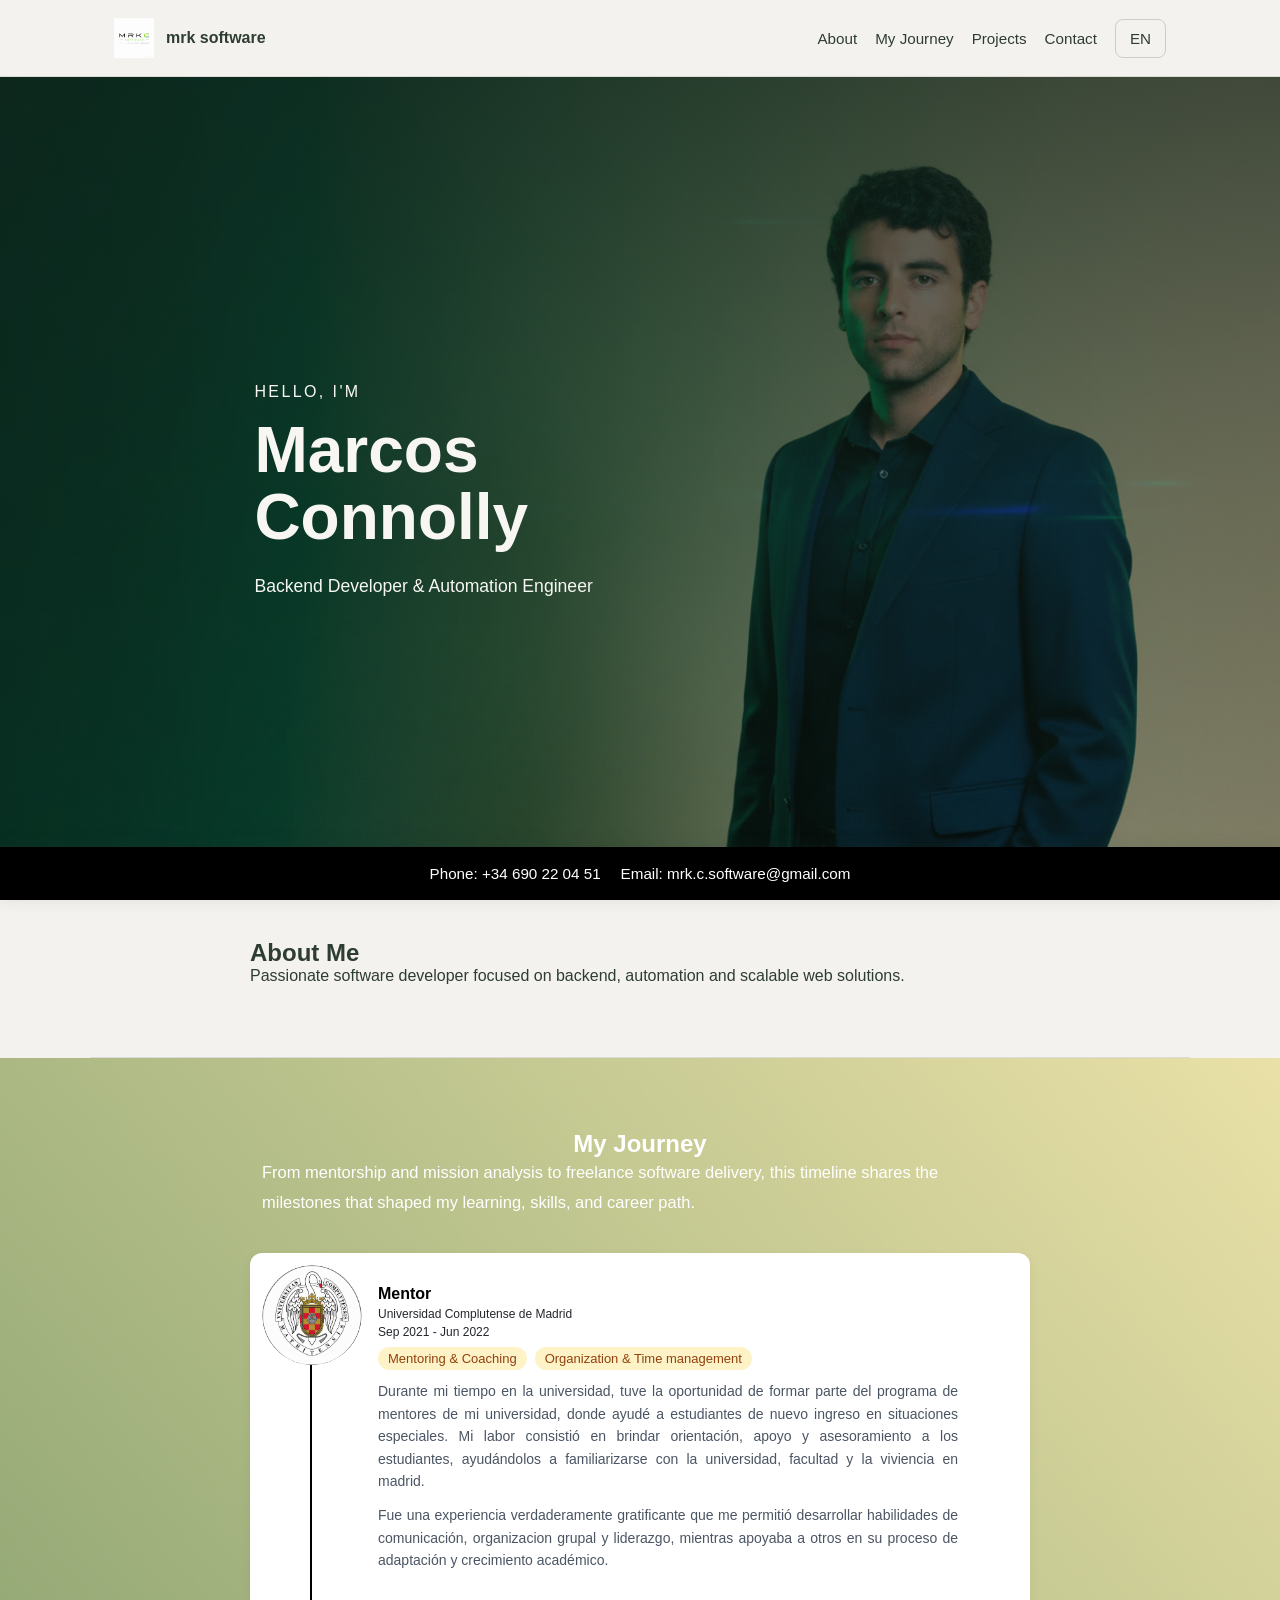
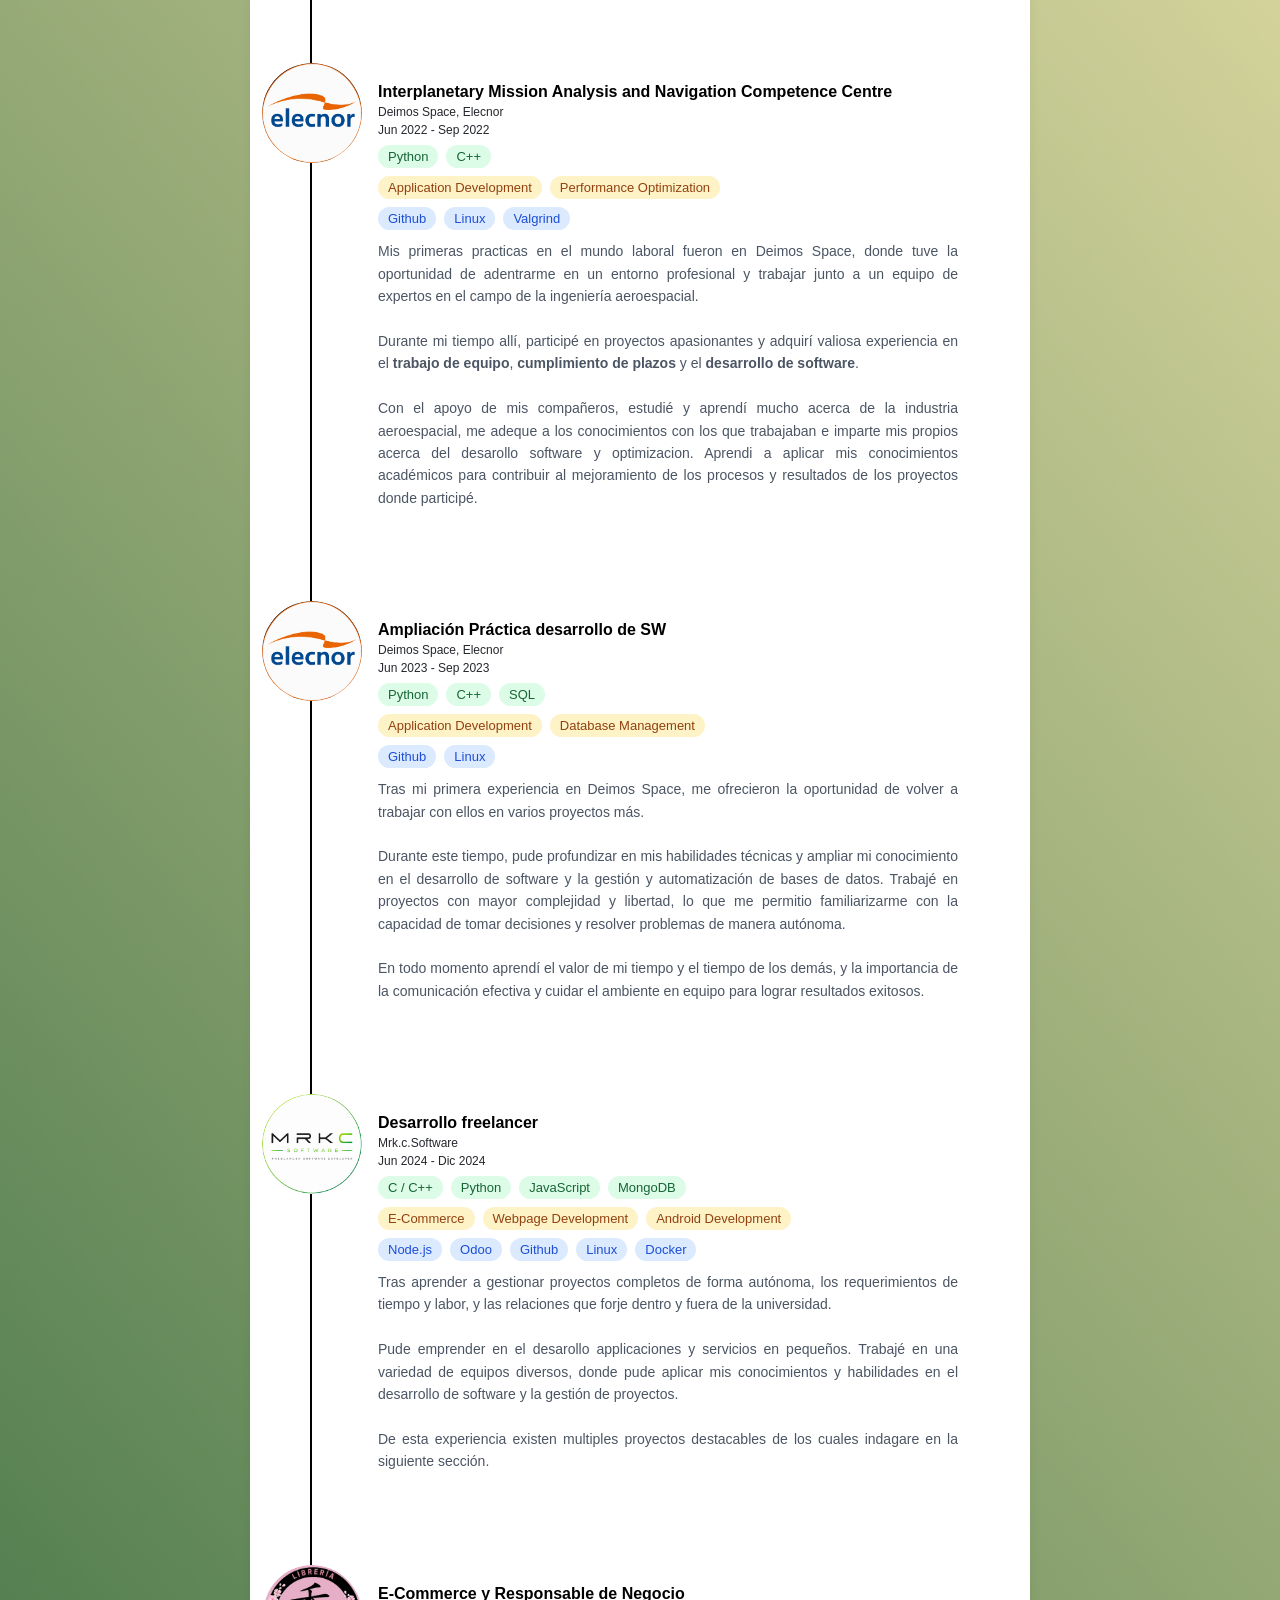
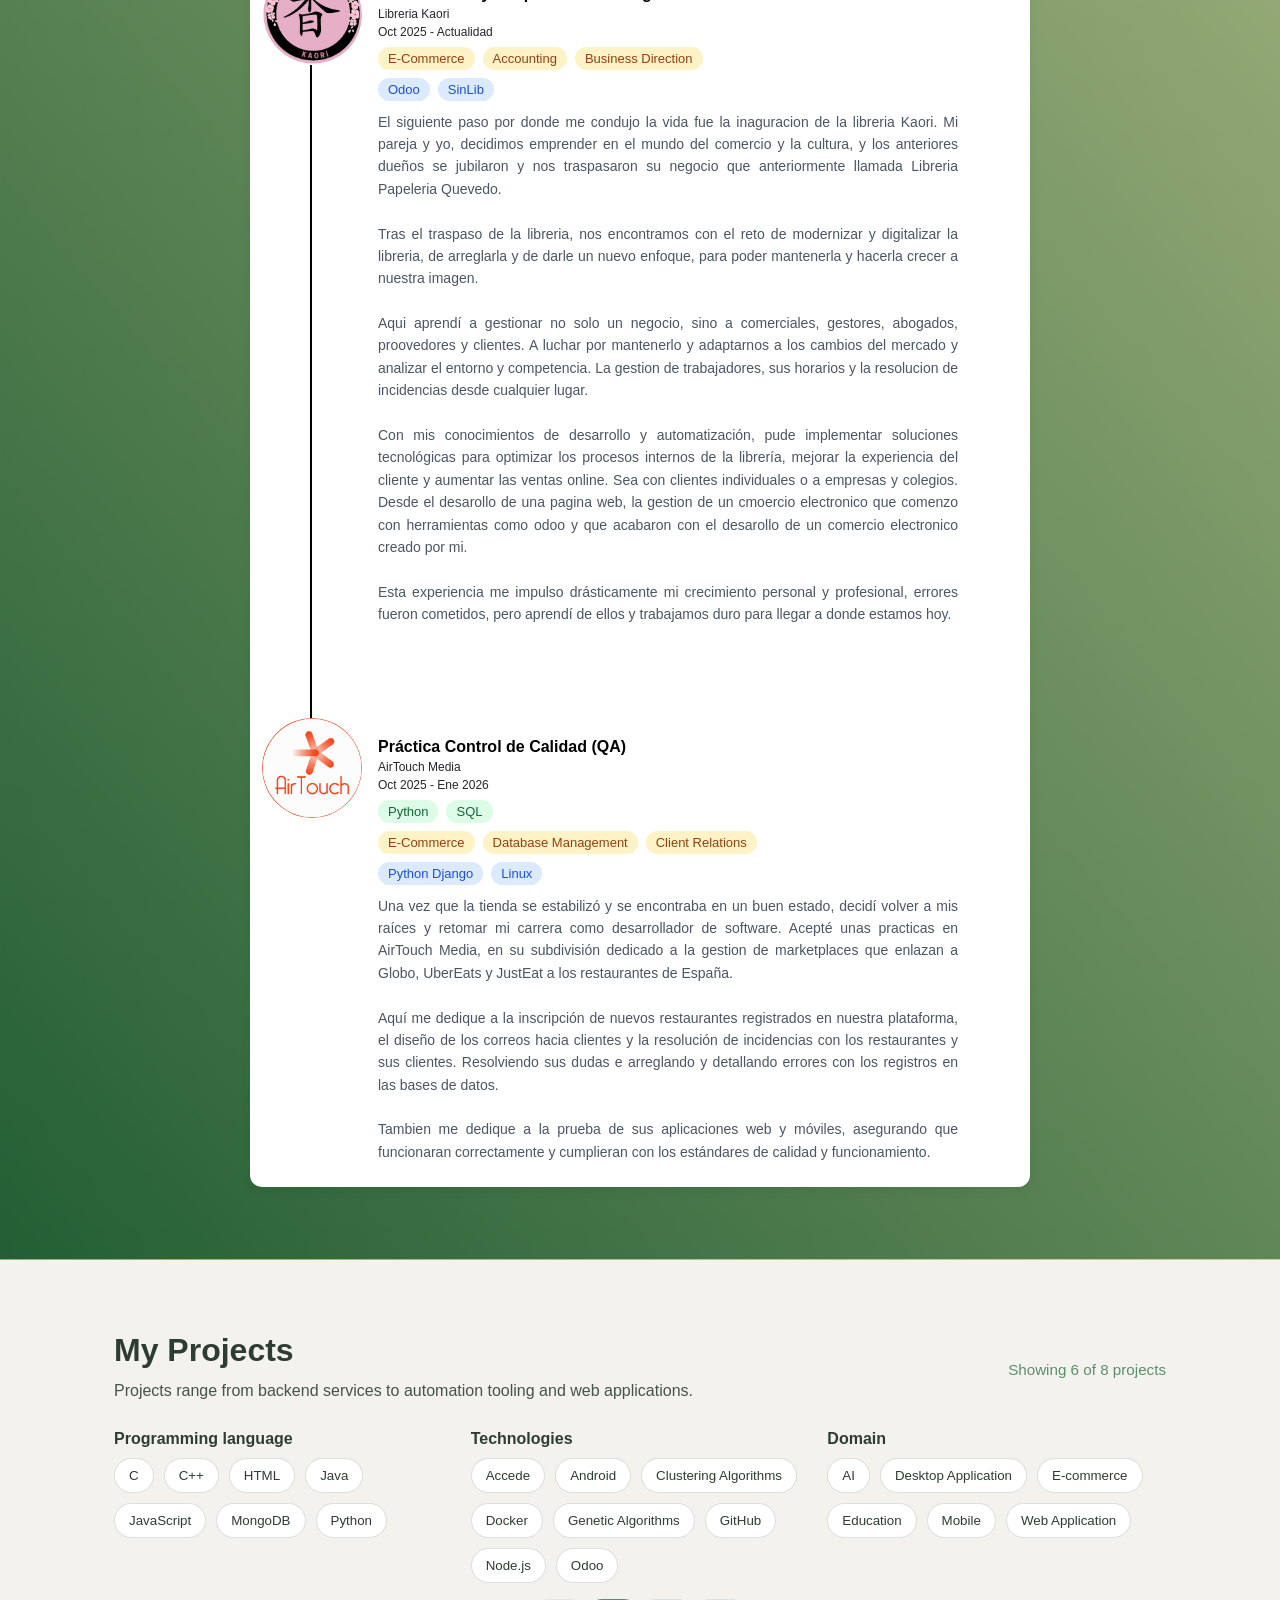
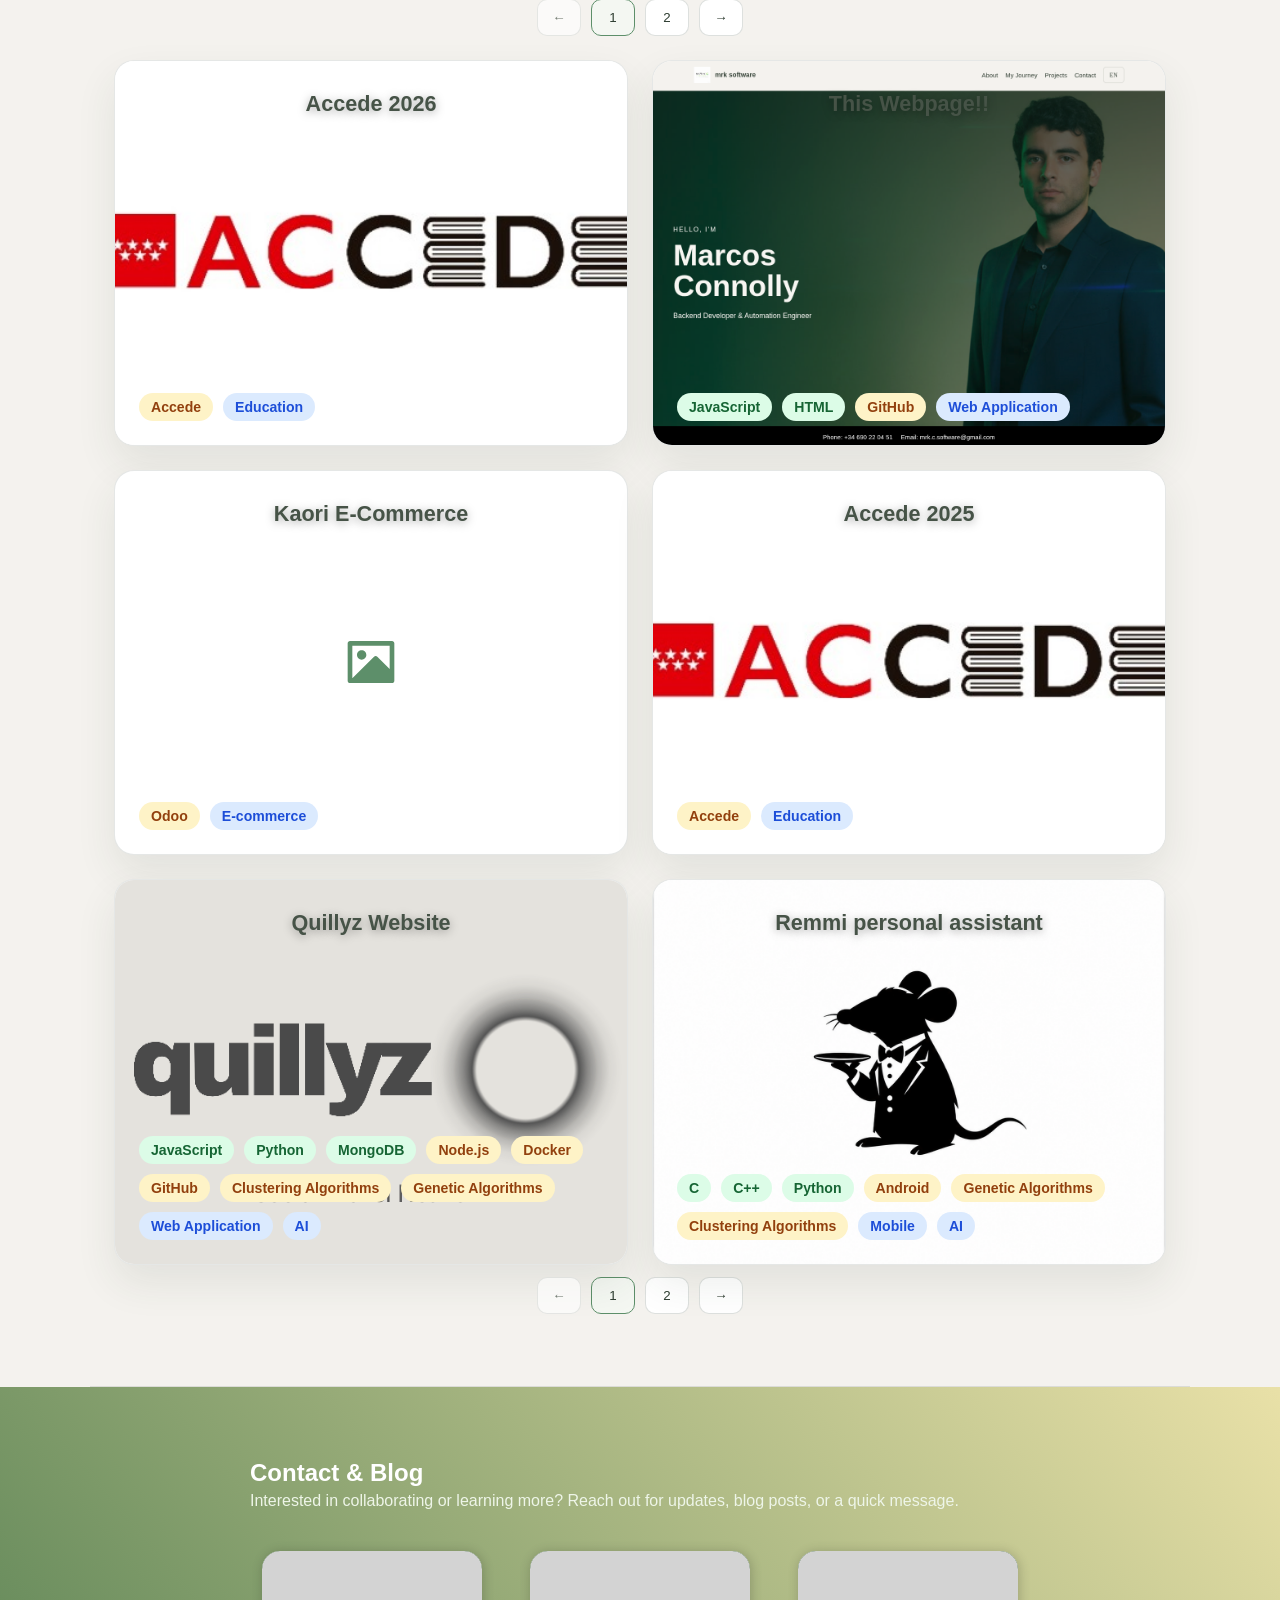
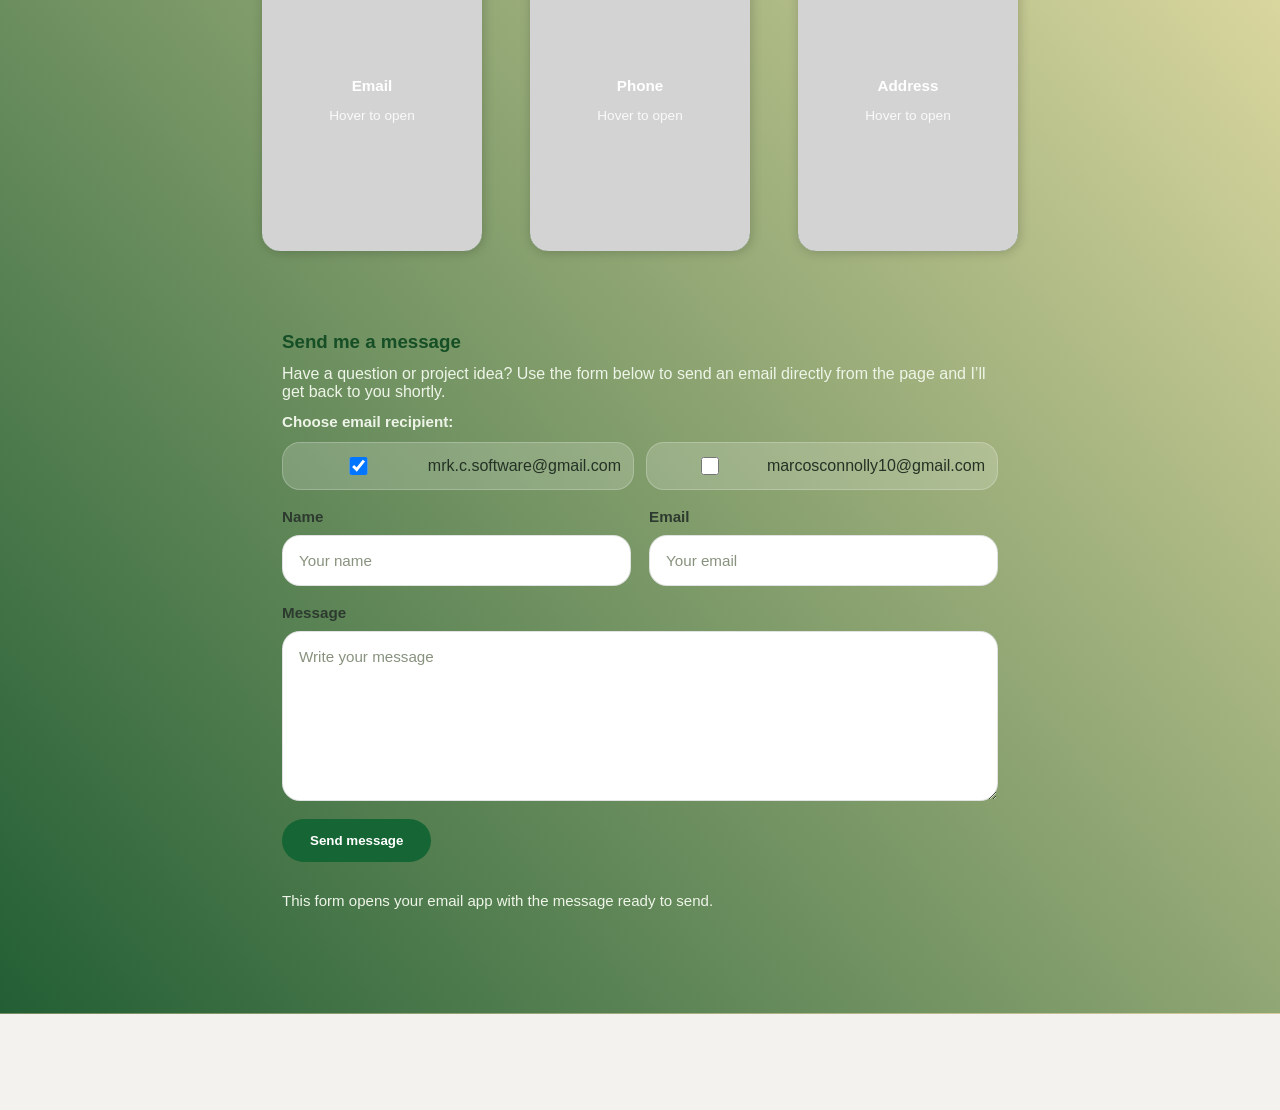
==== commit a4afd88e: "023 - Contact info section" ====
--- a/index.html
+++ b/index.html
@@ -357,20 +357,89 @@
     </section>
 
     <!-- Contact section: call to action for communication and blog updates -->
-    <section id="contact" class="section-block">
+    <section id="contact" class="section-block-green">
       <div class="section-inner">
-        <h2>Contact & Blog</h2>
-        <p>Interested in collaborating or learning more? Reach out for updates and blog posts.</p>
-      </div>
-    </section>
-
-    <!-- Direct contact section with phone and email details -->
-    <section id="direct-contact" class="section-block">
-      <div class="section-inner">
-        <h2>Contact Me Directly</h2>
-        <p>Phone: <strong>+34 690 22 04 51</strong></p>
-        <p>Email: <strong>mrk.c.software@gmail.com</strong></p>
-        <p>Email: <strong>marcosconnolly10@gmail.com</strong></p>
+        <div class="contact-header">
+          <h2>Contact & Blog</h2>
+          <p>Interested in collaborating or learning more? Reach out for updates, blog posts, or a quick message.</p>
+        </div>
+
+        <div class="contact-cards">
+          <article class="book" tabindex="0">
+            <div class="cover">
+              <div class="cover__front">
+                <p class="contact-card-title">Email</p>
+                <p class="contact-card-detail">Hover to open</p>
+              </div>
+            </div>
+            <div class="book__content">
+              <p class="contact-card-title">My Email</p>
+              <p class="contact-card-detail"><strong>mrk.c.software@gmail.com</strong><br><strong>marcosconnolly10@gmail.com</strong></p>
+            </div>
+          </article>
+
+          <article class="book" tabindex="0">
+            <div class="cover">
+              <div class="cover__front">
+                <p class="contact-card-title">Phone</p>
+                <p class="contact-card-detail">Hover to open</p>
+              </div>
+            </div>
+            <div class="book__content">
+              <p class="contact-card-title">My Phone</p>
+              <p class="contact-card-detail"><strong>+34 690 22 04 51</strong></p>
+            </div>
+          </article>
+
+          <article class="book" tabindex="0">
+            <div class="cover">
+              <div class="cover__front">
+                <p class="contact-card-title">Address</p>
+                <p class="contact-card-detail">Hover to open</p>
+              </div>
+            </div>
+            <div class="book__content">
+              <p class="contact-card-title">Home Address</p>
+              <p class="contact-card-detail">Calle José de Salamanca, 4<br>28009 Madrid, España</p>
+            </div>
+          </article>
+        </div>
+
+        <div class="contact-form-section">
+          <h3>Send me a message</h3>
+          <p>Have a question or project idea? Use the form below to send an email directly from the page and I’ll get back to you shortly.</p>
+          <form id="contactForm" class="contact-form" novalidate>
+            <div class="contact-form-recipient">
+              <span class="contact-form-label">Choose email recipient:</span>
+              <div class="contact-recipient-options">
+                <label class="contact-recipient-option">
+                  <input type="checkbox" name="recipient" value="mrk.c.software@gmail.com" checked />
+                  <span>mrk.c.software@gmail.com</span>
+                </label>
+                <label class="contact-recipient-option">
+                  <input type="checkbox" name="recipient" value="marcosconnolly10@gmail.com" />
+                  <span>marcosconnolly10@gmail.com</span>
+                </label>
+              </div>
+            </div>
+            <div class="contact-form-row">
+              <label class="contact-form-field">
+                <span>Name</span>
+                <input type="text" name="name" placeholder="Your name" required />
+              </label>
+              <label class="contact-form-field">
+                <span>Email</span>
+                <input type="email" name="email" placeholder="Your email" required />
+              </label>
+            </div>
+            <label class="contact-form-field">
+              <span>Message</span>
+              <textarea name="message" placeholder="Write your message" required></textarea>
+            </label>
+            <button type="submit">Send message</button>
+            <p class="contact-form-note">This form opens your email app with the message ready to send.</p>
+          </form>
+        </div>
       </div>
     </section>
   </main>
--- a/css/styles.css
+++ b/css/styles.css
@@ -160,6 +160,276 @@
 .section-inner {
   max-width: 780px;
   margin: 0 auto;
+}
+
+.contact-header h2,
+.contact-form-section h3 {
+  color: #ffffff;
+}
+
+.contact-header p {
+  color: #eef5e8;
+  max-width: 720px;
+  line-height: 1.8;
+}
+
+.contact-cards {
+  display: grid;
+  grid-template-columns: repeat(3, minmax(220px, 1fr));
+  gap: 24px;
+  margin-top: 36px;
+}
+
+.book {
+  position: relative;
+  border-radius: 18px;
+  width: 220px;
+  height: 300px;
+  background-color: whitesmoke;
+  box-shadow: 1px 1px 12px rgba(0, 0, 0, 0.2);
+  transform-style: preserve-3d;
+  perspective: 2000px;
+  display: flex;
+  align-items: center;
+  justify-content: center;
+  color: #000;
+  margin: 0 auto;
+  overflow: hidden;
+}
+
+.book__content {
+  position: absolute;
+  top: 0;
+  left: 0;
+  width: 100%;
+  height: 100%;
+  padding: 16px;
+  display: flex;
+  flex-direction: column;
+  align-items: center;
+  justify-content: center;
+  gap: 8px;
+  text-align: center;
+  background: #275d26;
+  color: #ffffff;
+  border-radius: 18px;
+  backface-visibility: hidden;
+  z-index: 1;
+}
+
+.cover {
+  top: 0;
+  position: absolute;
+  background-color: lightgray;
+  width: 100%;
+  height: 100%;
+  border-radius: 18px;
+  cursor: pointer;
+  transition: all 0.5s;
+  transform-origin: left center;
+  box-shadow: 1px 1px 12px rgba(0, 0, 0, 0.2);
+  display: flex;
+  align-items: center;
+  justify-content: center;
+  backface-visibility: hidden;
+  z-index: 2;
+}
+
+.book:hover .cover,
+.book:focus-within .cover {
+  transition: all 0.5s;
+  transform: rotateY(-80deg);
+}
+
+.cover__front {
+  display: flex;
+  flex-direction: column;
+  align-items: center;
+  justify-content: center;
+  gap: 12px;
+  width: 100%;
+  padding: 24px;
+  text-align: center;
+}
+
+.book .contact-card-title,
+.book .contact-card-detail {
+  margin: 0;
+}
+
+.book .contact-card-title {
+  font-size: 0.95rem;
+  font-weight: 700;
+}
+
+.book .contact-card-detail {
+  font-size: 0.85rem;
+  line-height: 1.4;
+}
+
+.book .contact-card-detail strong {
+  display: block;
+  font-size: 0.88rem;
+}
+
+.contact-card-icon {
+  width: 56px;
+  height: 56px;
+  margin-bottom: 18px;
+  fill: #f7f6f2;
+}
+
+.flip-card__back .contact-card-title,
+.flip-card__back .contact-card-detail {
+  color: #ffffff;
+}
+
+.contact-card-title {
+  font-size: 1.2rem;
+  font-weight: 700;
+  margin-bottom: 12px;
+  color: #ffffff;
+}
+
+.contact-card-detail {
+  color: rgba(255, 255, 255, 0.88);
+  line-height: 1.8;
+  font-size: 1rem;
+}
+
+.contact-form-section {
+  margin-top: 48px;
+  padding: 32px;
+  background: transparent;
+  border-radius: 28px;
+  border: none;
+  box-shadow: none;
+}
+
+.contact-form-section p {
+  margin-top: 12px;
+  color: #eef5e8;
+}
+
+.contact-form-section h3 {
+  color: #164e25;
+}
+
+.contact-form {
+  display: grid;
+  gap: 18px;
+  margin-top: 12px;
+}
+
+.contact-form-recipient {
+  display: grid;
+  gap: 12px;
+}
+
+.contact-form-label {
+  display: block;
+  font-size: 0.95rem;
+  font-weight: 700;
+  color: #eef5e8;
+}
+
+.contact-recipient-options {
+  display: grid;
+  grid-template-columns: repeat(2, minmax(0, 1fr));
+  gap: 12px;
+}
+
+.contact-recipient-option {
+  display: grid;
+  grid-template-columns: 1fr auto;
+  align-items: center;
+  gap: 12px;
+  padding: 14px 12px 14px 18px;
+  border-radius: 18px;
+  border: 1px solid rgba(255, 255, 255, 0.22);
+  background: rgba(255, 255, 255, 0.18);
+  color: #243225;
+}
+
+.contact-recipient-option input {
+  width: 18px;
+  height: 18px;
+  justify-self: end;
+  margin-left: 0;
+}
+
+.contact-form-row {
+  display: grid;
+  grid-template-columns: repeat(2, minmax(0, 1fr));
+  gap: 18px;
+}
+
+.contact-form-field {
+  display: grid;
+  gap: 10px;
+  color: #2d3a2f;
+  font-size: 0.95rem;
+}
+
+.contact-form-field span {
+  font-weight: 600;
+}
+
+.contact-form input,
+.contact-form textarea {
+  width: 100%;
+  border-radius: 18px;
+  border: 1px solid rgba(46, 61, 49, 0.14);
+  background: #ffffff;
+  color: #2d3a2f;
+  padding: 16px;
+  font: inherit;
+}
+
+.contact-form input::placeholder,
+.contact-form textarea::placeholder {
+  color: #88927e;
+}
+
+.contact-form textarea {
+  min-height: 170px;
+  resize: vertical;
+}
+
+.contact-form button {
+  width: max-content;
+  border: none;
+  border-radius: 999px;
+  padding: 14px 28px;
+  background: #166534;
+  color: #ffffff;
+  font-weight: 700;
+  cursor: pointer;
+  transition: transform 0.2s ease, background-color 0.2s ease;
+}
+
+.contact-form button:hover {
+  transform: translateY(-1px);
+  background: #14532d;
+}
+
+.contact-form-note {
+  margin: 0;
+  color: #e7f0de;
+  font-size: 0.94rem;
+}
+
+@media (max-width: 960px) {
+  .contact-cards {
+    grid-template-columns: repeat(2, minmax(0, 1fr));
+  }
+}
+
+@media (max-width: 680px) {
+  .contact-cards,
+  .contact-form-row {
+    grid-template-columns: 1fr;
+  }
 }
 
 #projects .section-inner {
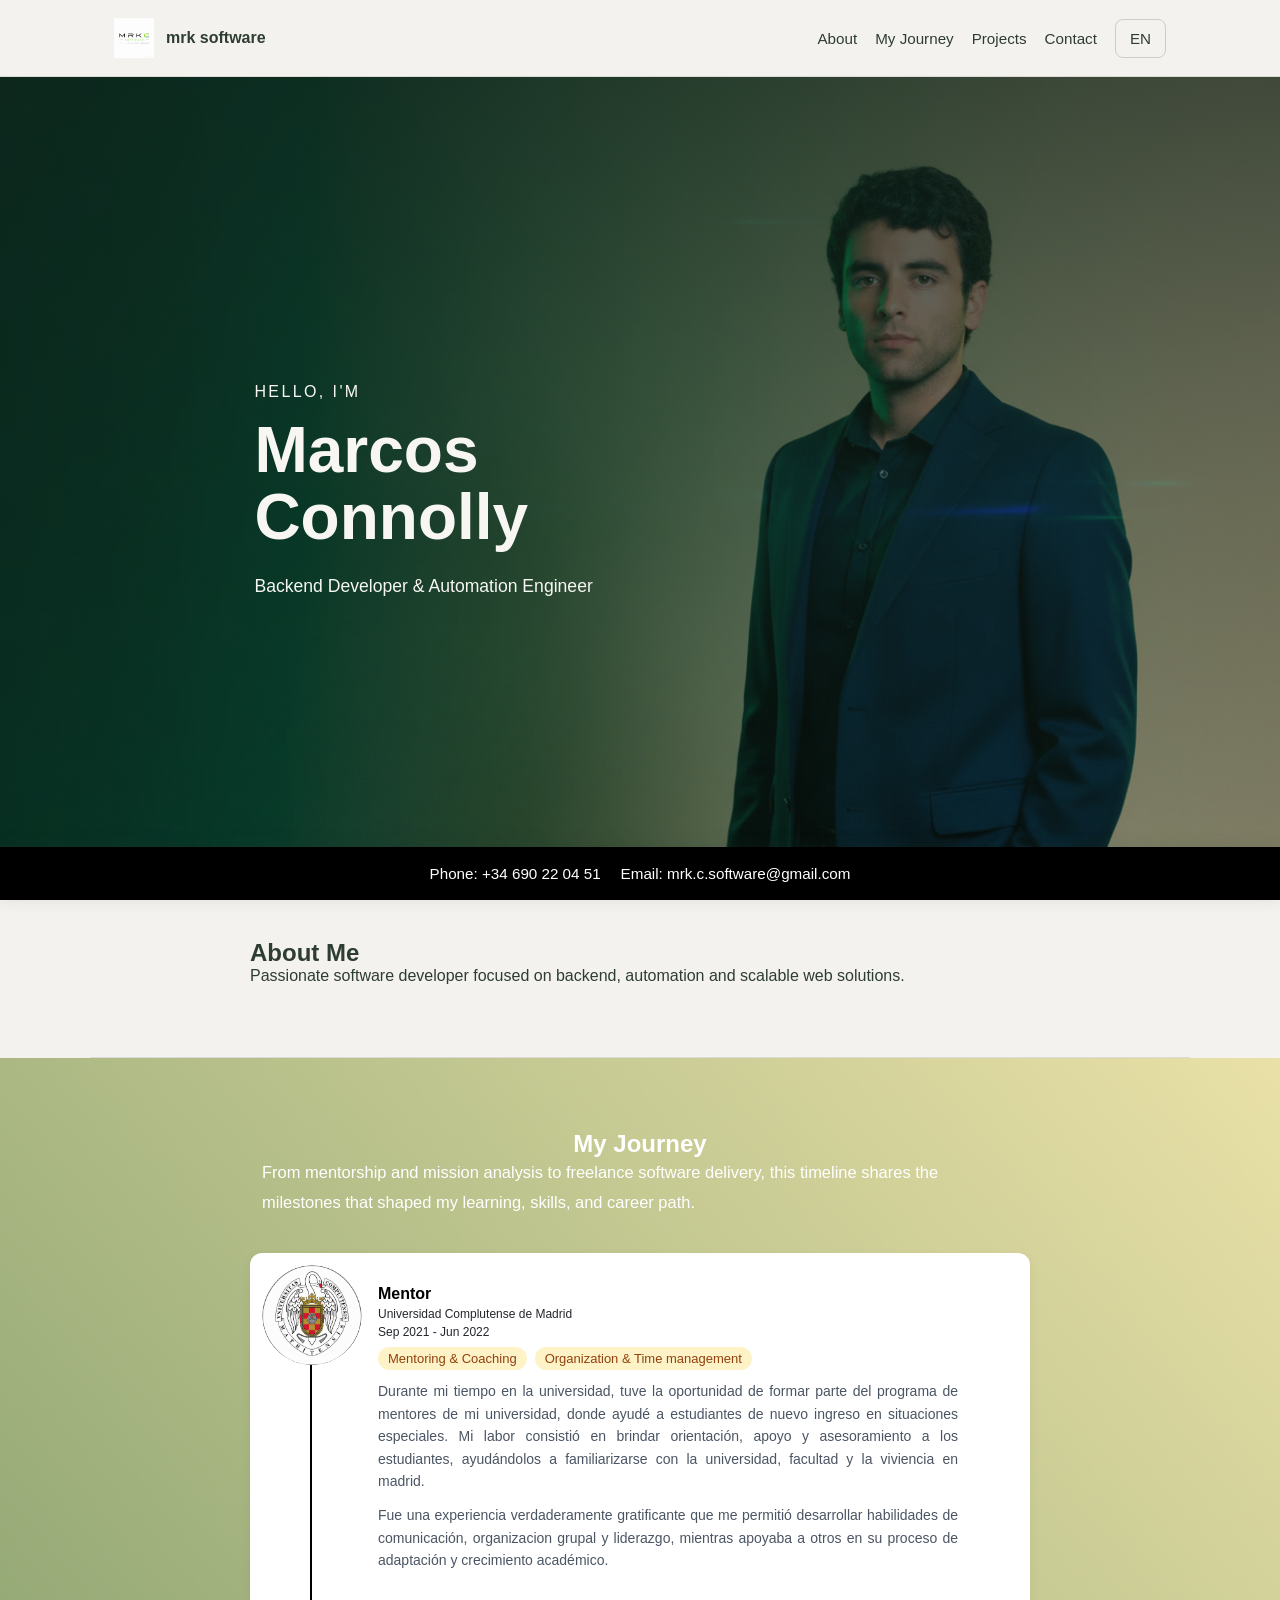
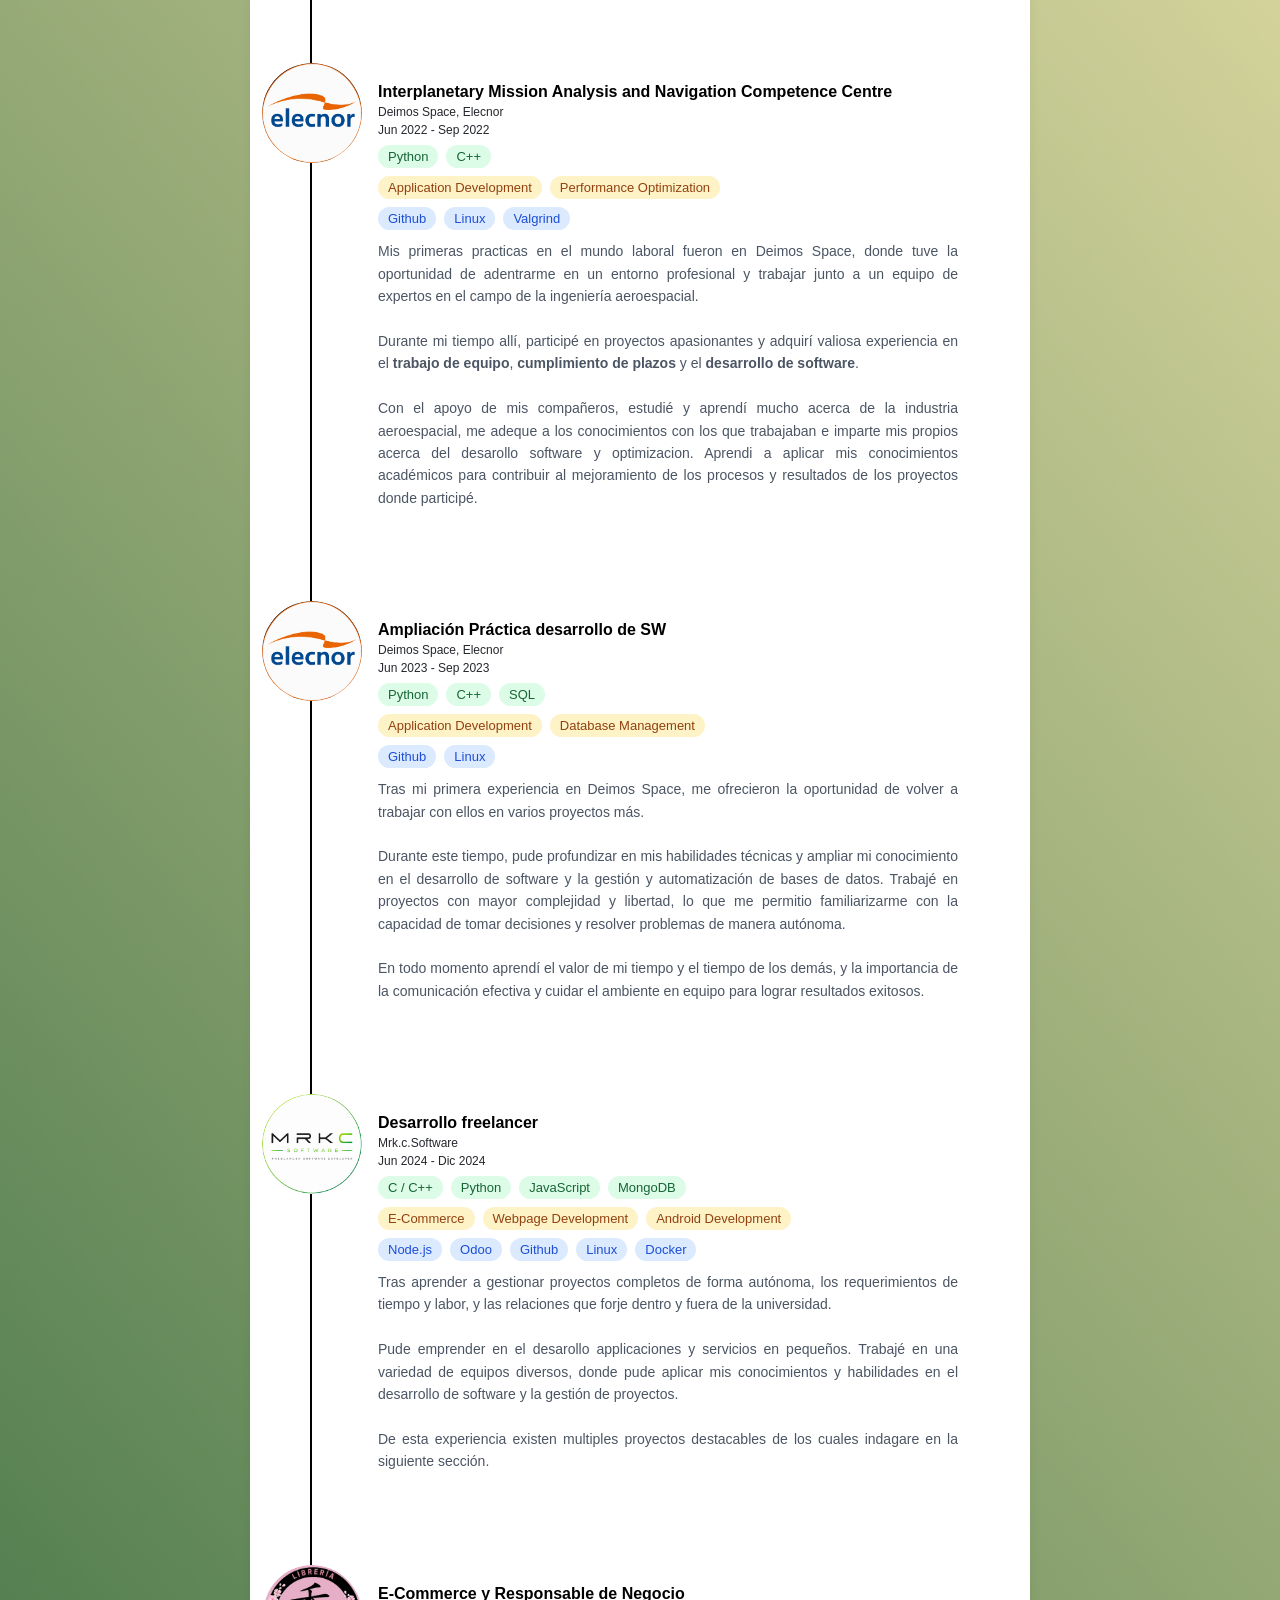
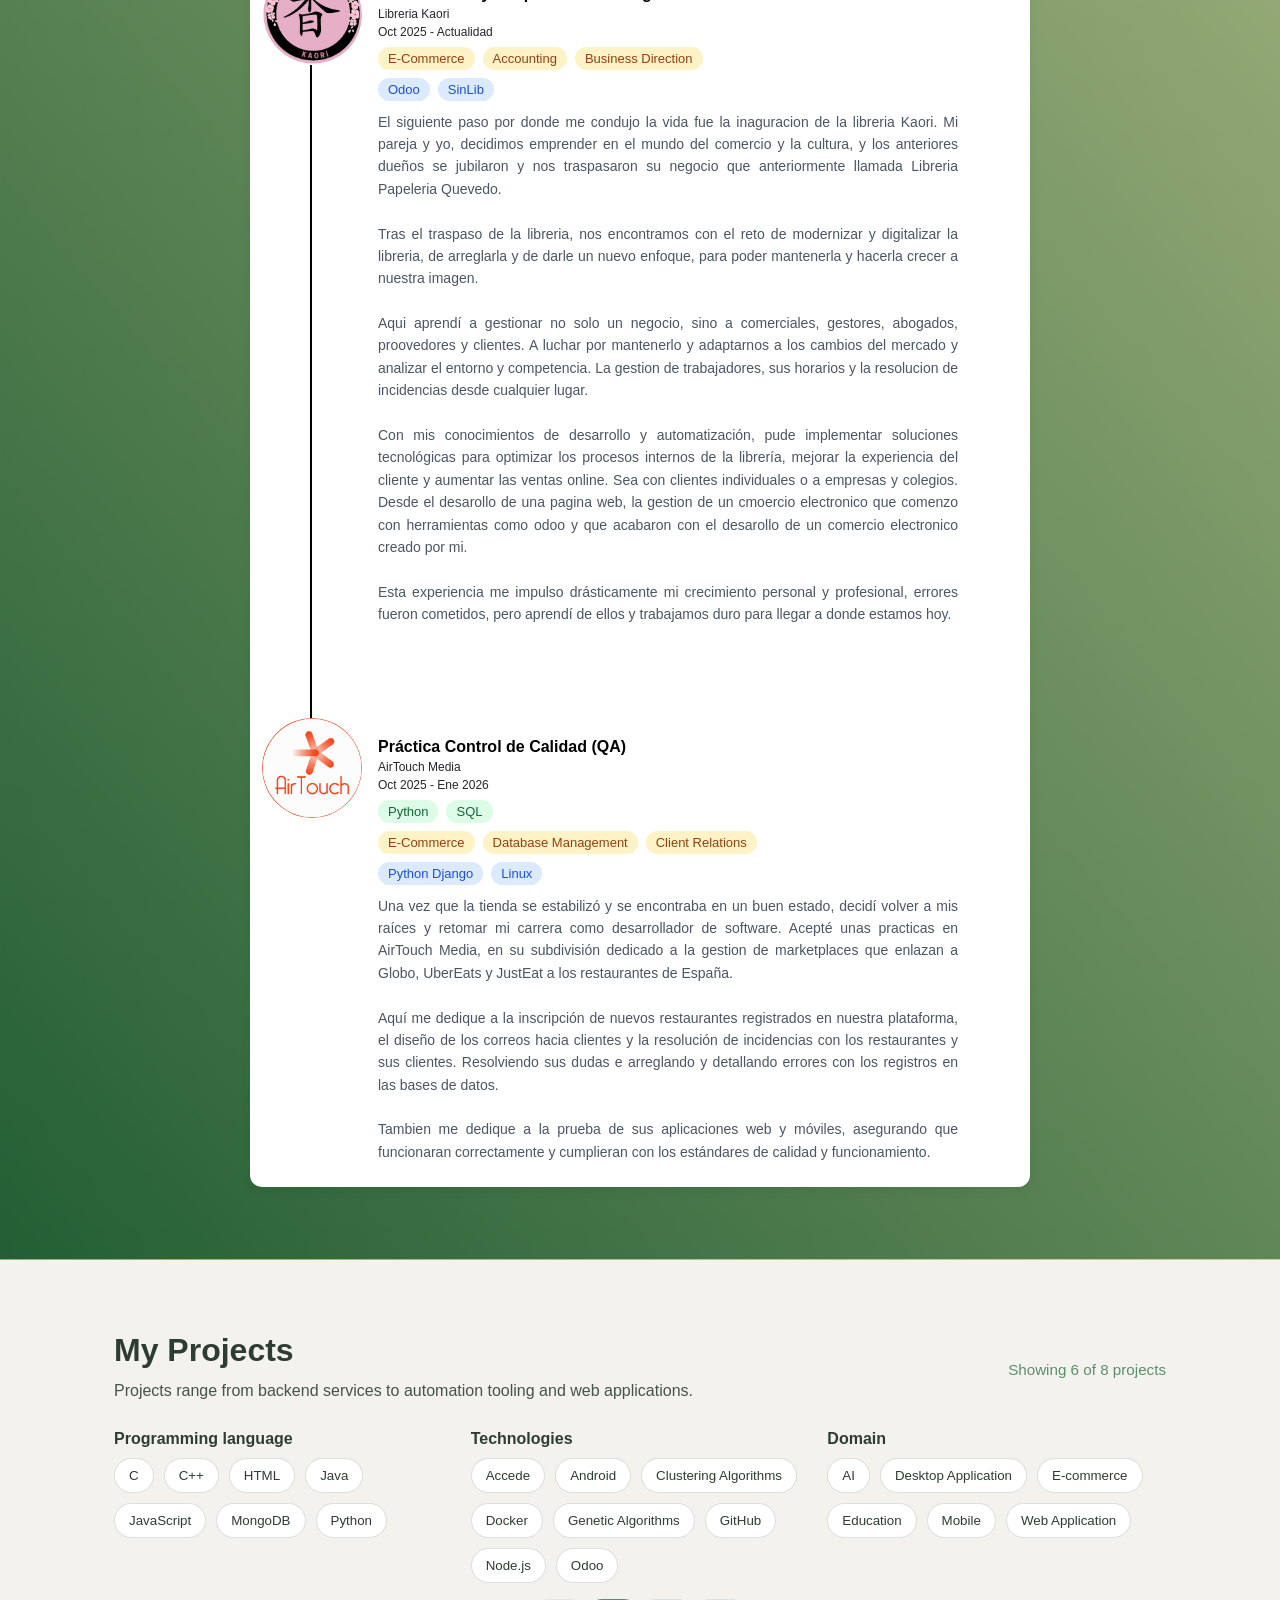
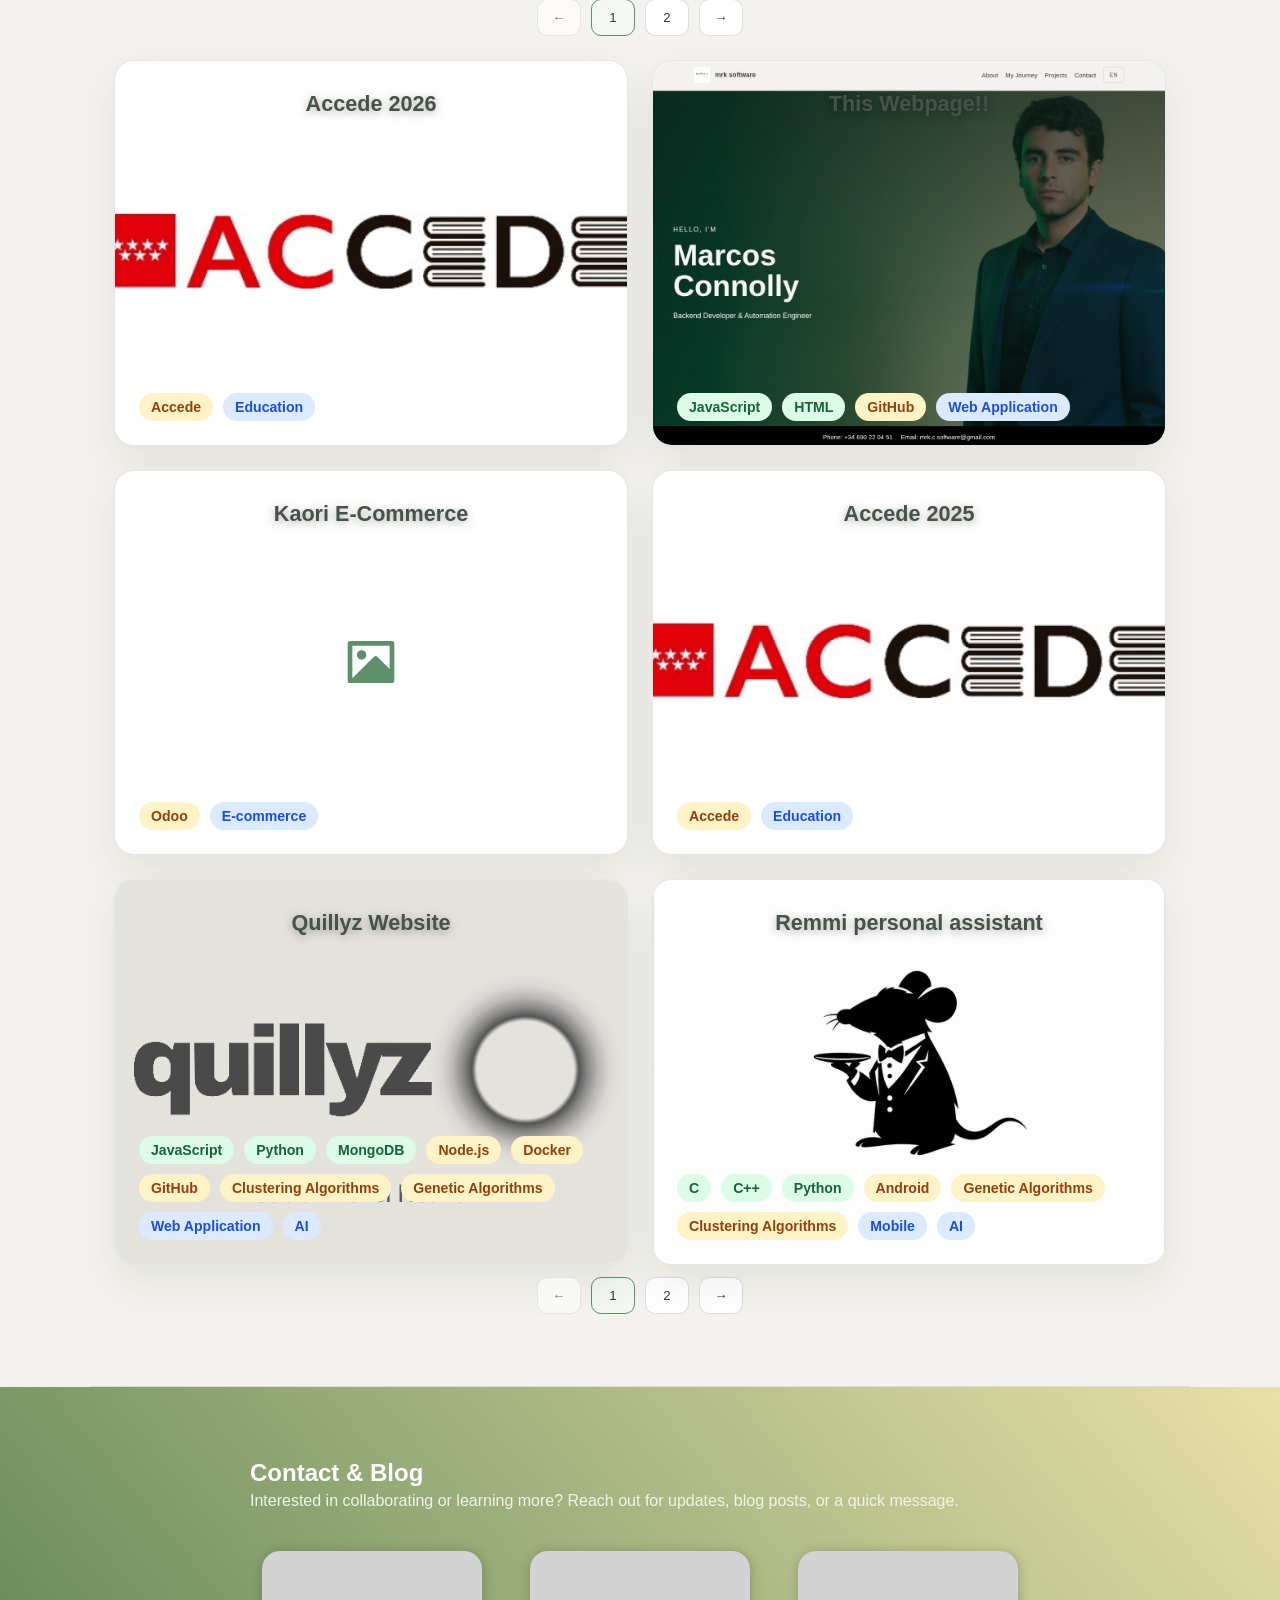
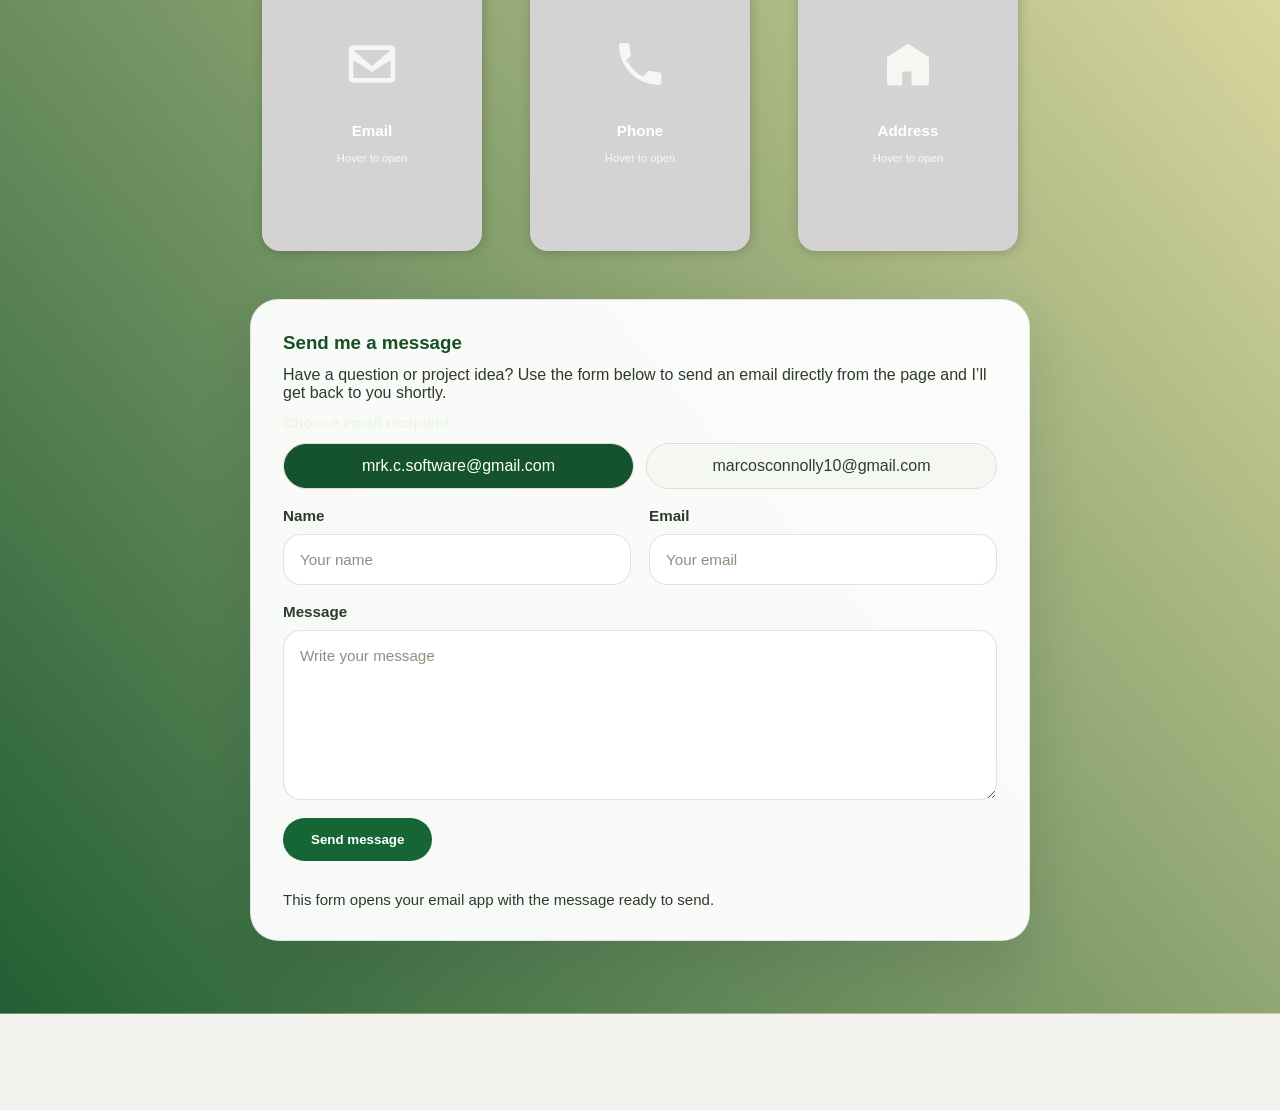
==== commit c2f1145b: "023.1 - Contact me fixes" ====
--- a/index.html
+++ b/index.html
@@ -368,6 +368,9 @@
           <article class="book" tabindex="0">
             <div class="cover">
               <div class="cover__front">
+                <svg viewBox="0 0 24 24" class="contact-card-icon" aria-hidden="true">
+                  <path d="M4 4h16a2 2 0 0 1 2 2v12a2 2 0 0 1-2 2H4a2 2 0 0 1-2-2V6a2 2 0 0 1 2-2Zm0 2v.01L12 13 20 6.01V6H4Zm0 4.4V18h16v-7.6l-8 5-8-5Z" />
+                </svg>
                 <p class="contact-card-title">Email</p>
                 <p class="contact-card-detail">Hover to open</p>
               </div>
@@ -381,6 +384,9 @@
           <article class="book" tabindex="0">
             <div class="cover">
               <div class="cover__front">
+                <svg viewBox="0 0 24 24" class="contact-card-icon" aria-hidden="true">
+                  <path d="M6.62 10.79a15.091 15.091 0 0 0 6.59 6.59l2.2-2.2a1 1 0 0 1 1.06-.24 11.72 11.72 0 0 0 3.69.59 1 1 0 0 1 1 1V20a1 1 0 0 1-1 1A17 17 0 0 1 3 4a1 1 0 0 1 1-1h2.5a1 1 0 0 1 1 1 11.72 11.72 0 0 0 .59 3.69 1 1 0 0 1-.24 1.06l-2.23 2.04Z" />
+                </svg>
                 <p class="contact-card-title">Phone</p>
                 <p class="contact-card-detail">Hover to open</p>
               </div>
@@ -394,6 +400,9 @@
           <article class="book" tabindex="0">
             <div class="cover">
               <div class="cover__front">
+                <svg viewBox="0 0 24 24" class="contact-card-icon" aria-hidden="true">
+                  <path d="M12 3.28 3 9.03v11.22a1 1 0 0 0 1 1h5.5v-6h4v6H20a1 1 0 0 0 1-1V9.03L12 3.28Zm7 8.95-7-4.33-7 4.33V19h3v-6h8v6h3v-6.77Z" />
+                </svg>
                 <p class="contact-card-title">Address</p>
                 <p class="contact-card-detail">Hover to open</p>
               </div>
@@ -413,11 +422,11 @@
               <span class="contact-form-label">Choose email recipient:</span>
               <div class="contact-recipient-options">
                 <label class="contact-recipient-option">
-                  <input type="checkbox" name="recipient" value="mrk.c.software@gmail.com" checked />
+                  <input type="radio" name="recipient" value="mrk.c.software@gmail.com" checked />
                   <span>mrk.c.software@gmail.com</span>
                 </label>
                 <label class="contact-recipient-option">
-                  <input type="checkbox" name="recipient" value="marcosconnolly10@gmail.com" />
+                  <input type="radio" name="recipient" value="marcosconnolly10@gmail.com" />
                   <span>marcosconnolly10@gmail.com</span>
                 </label>
               </div>
--- a/css/styles.css
+++ b/css/styles.css
@@ -263,13 +263,13 @@
 }
 
 .book .contact-card-detail {
-  font-size: 0.85rem;
+  font-size: 0.7rem;
   line-height: 1.4;
 }
 
 .book .contact-card-detail strong {
   display: block;
-  font-size: 0.88rem;
+  font-size: 0.7 rem;
 }
 
 .contact-card-icon {
@@ -300,19 +300,41 @@
 .contact-form-section {
   margin-top: 48px;
   padding: 32px;
-  background: transparent;
+  background: rgba(255, 255, 255, 0.96);
   border-radius: 28px;
-  border: none;
-  box-shadow: none;
+  border: 1px solid rgba(46, 61, 49, 0.12);
+  box-shadow: 0 24px 54px rgba(15, 23, 42, 0.12);
 }
 
 .contact-form-section p {
   margin-top: 12px;
-  color: #eef5e8;
+  color: #2d3a2f;
 }
 
 .contact-form-section h3 {
   color: #164e25;
+}
+
+.direct-contact-box {
+  margin-top: 24px;
+  padding: 24px;
+  border-radius: 24px;
+  background: rgba(255, 255, 255, 0.18);
+  border: 1px solid rgba(255, 255, 255, 0.3);
+}
+
+.direct-contact-box h3 {
+  margin: 0 0 12px;
+  color: #ffffff;
+}
+
+.direct-contact-box p {
+  margin: 8px 0;
+  color: #eef5e8;
+}
+
+.direct-contact-box strong {
+  color: #ffffff;
 }
 
 .contact-form {
@@ -340,22 +362,42 @@
 }
 
 .contact-recipient-option {
-  display: grid;
-  grid-template-columns: 1fr auto;
-  align-items: center;
-  gap: 12px;
-  padding: 14px 12px 14px 18px;
-  border-radius: 18px;
-  border: 1px solid rgba(255, 255, 255, 0.22);
-  background: rgba(255, 255, 255, 0.18);
-  color: #243225;
+  display: inline-flex;
+  align-items: center;
+  justify-content: center;
+  padding: 0;
+  border-radius: 999px;
+  border: 1px solid rgba(46, 61, 49, 0.16);
+  background: transparent;
+  color: #2e3d31;
+  cursor: pointer;
+  transition: border-color 0.2s ease;
 }
 
 .contact-recipient-option input {
-  width: 18px;
-  height: 18px;
-  justify-self: end;
-  margin-left: 0;
+  display: none;
+}
+
+.contact-recipient-option span {
+  width: 100%;
+  display: inline-flex;
+  justify-content: center;
+  align-items: center;
+  padding: 12px 18px;
+  border-radius: 999px;
+  background: #f4f7f2;
+  color: #2e3d31;
+  transition: background-color 0.2s ease, color 0.2s ease, border-color 0.2s ease;
+}
+
+.contact-recipient-option:hover span {
+  background: #d9f0dc;
+}
+
+.contact-recipient-option input:checked + span {
+  background: #14532d;
+  color: #ffffff;
+  border: 1px solid #14532d;
 }
 
 .contact-form-row {
